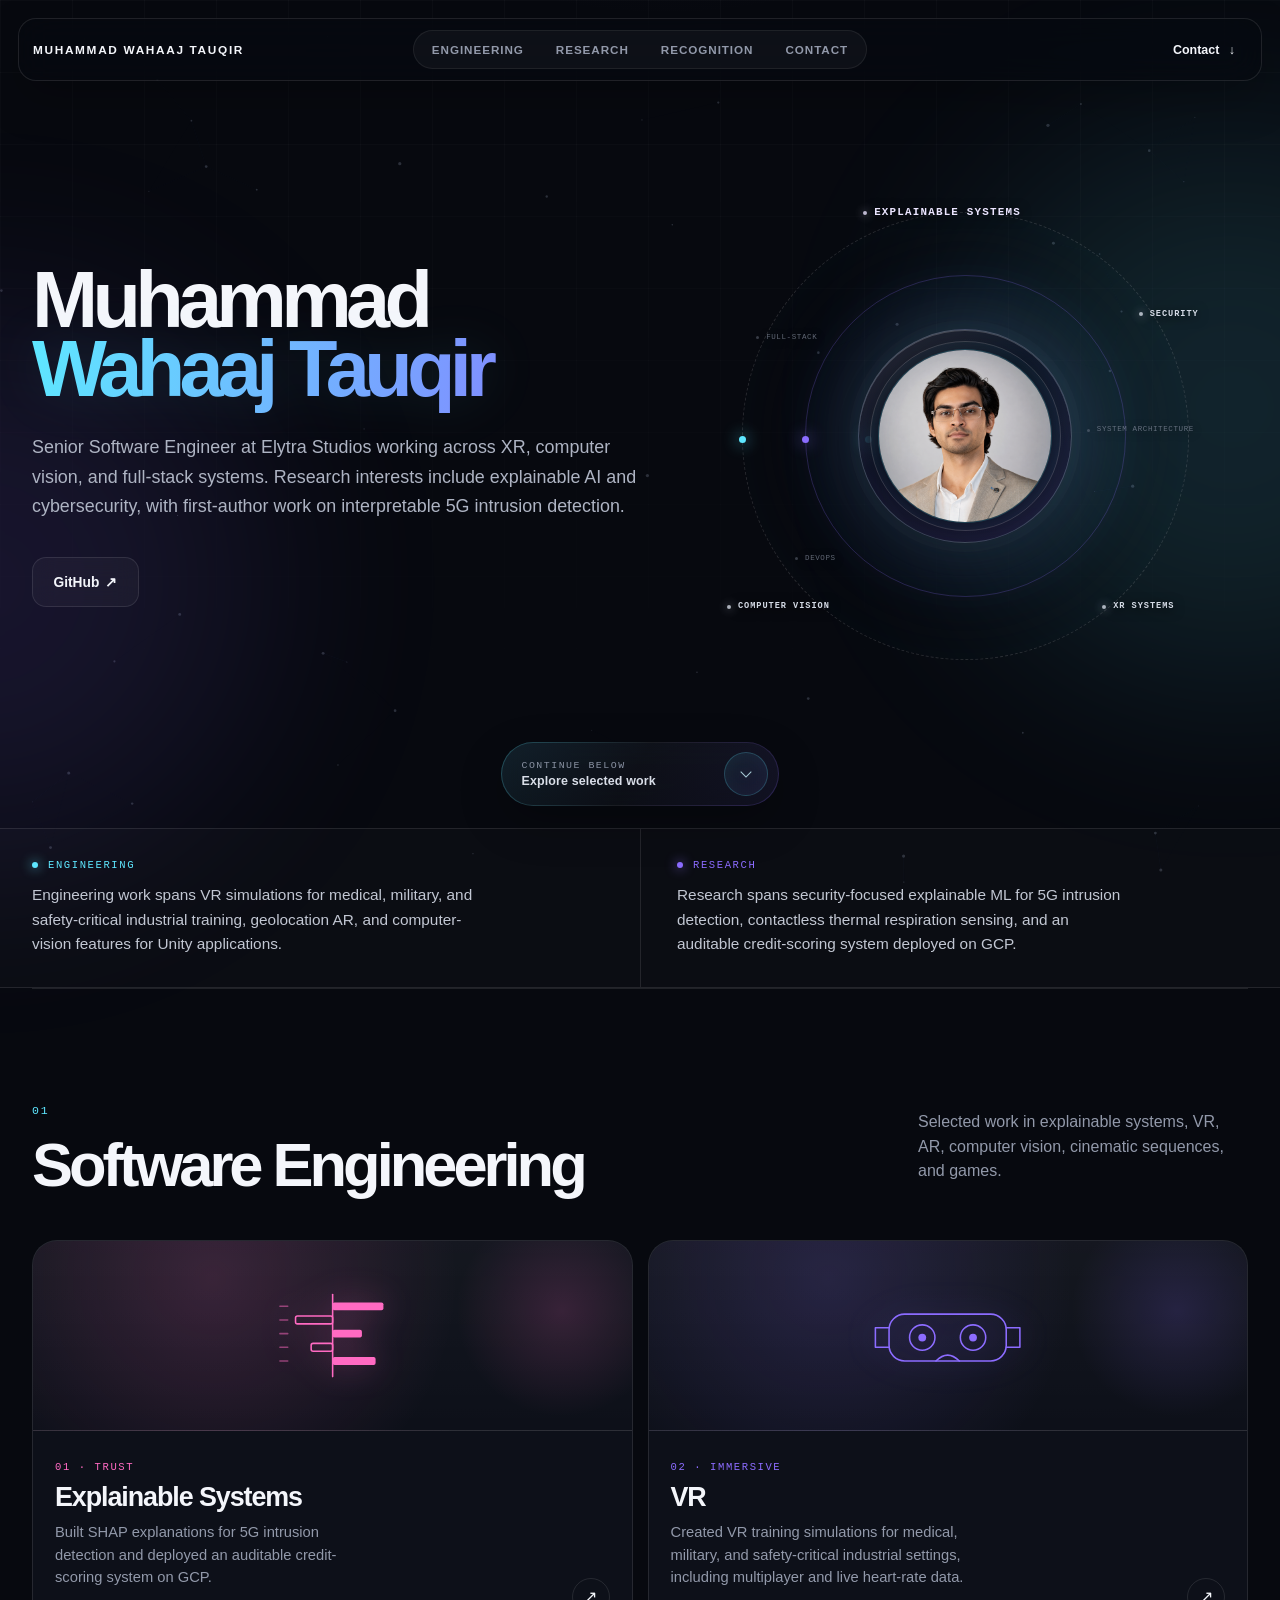
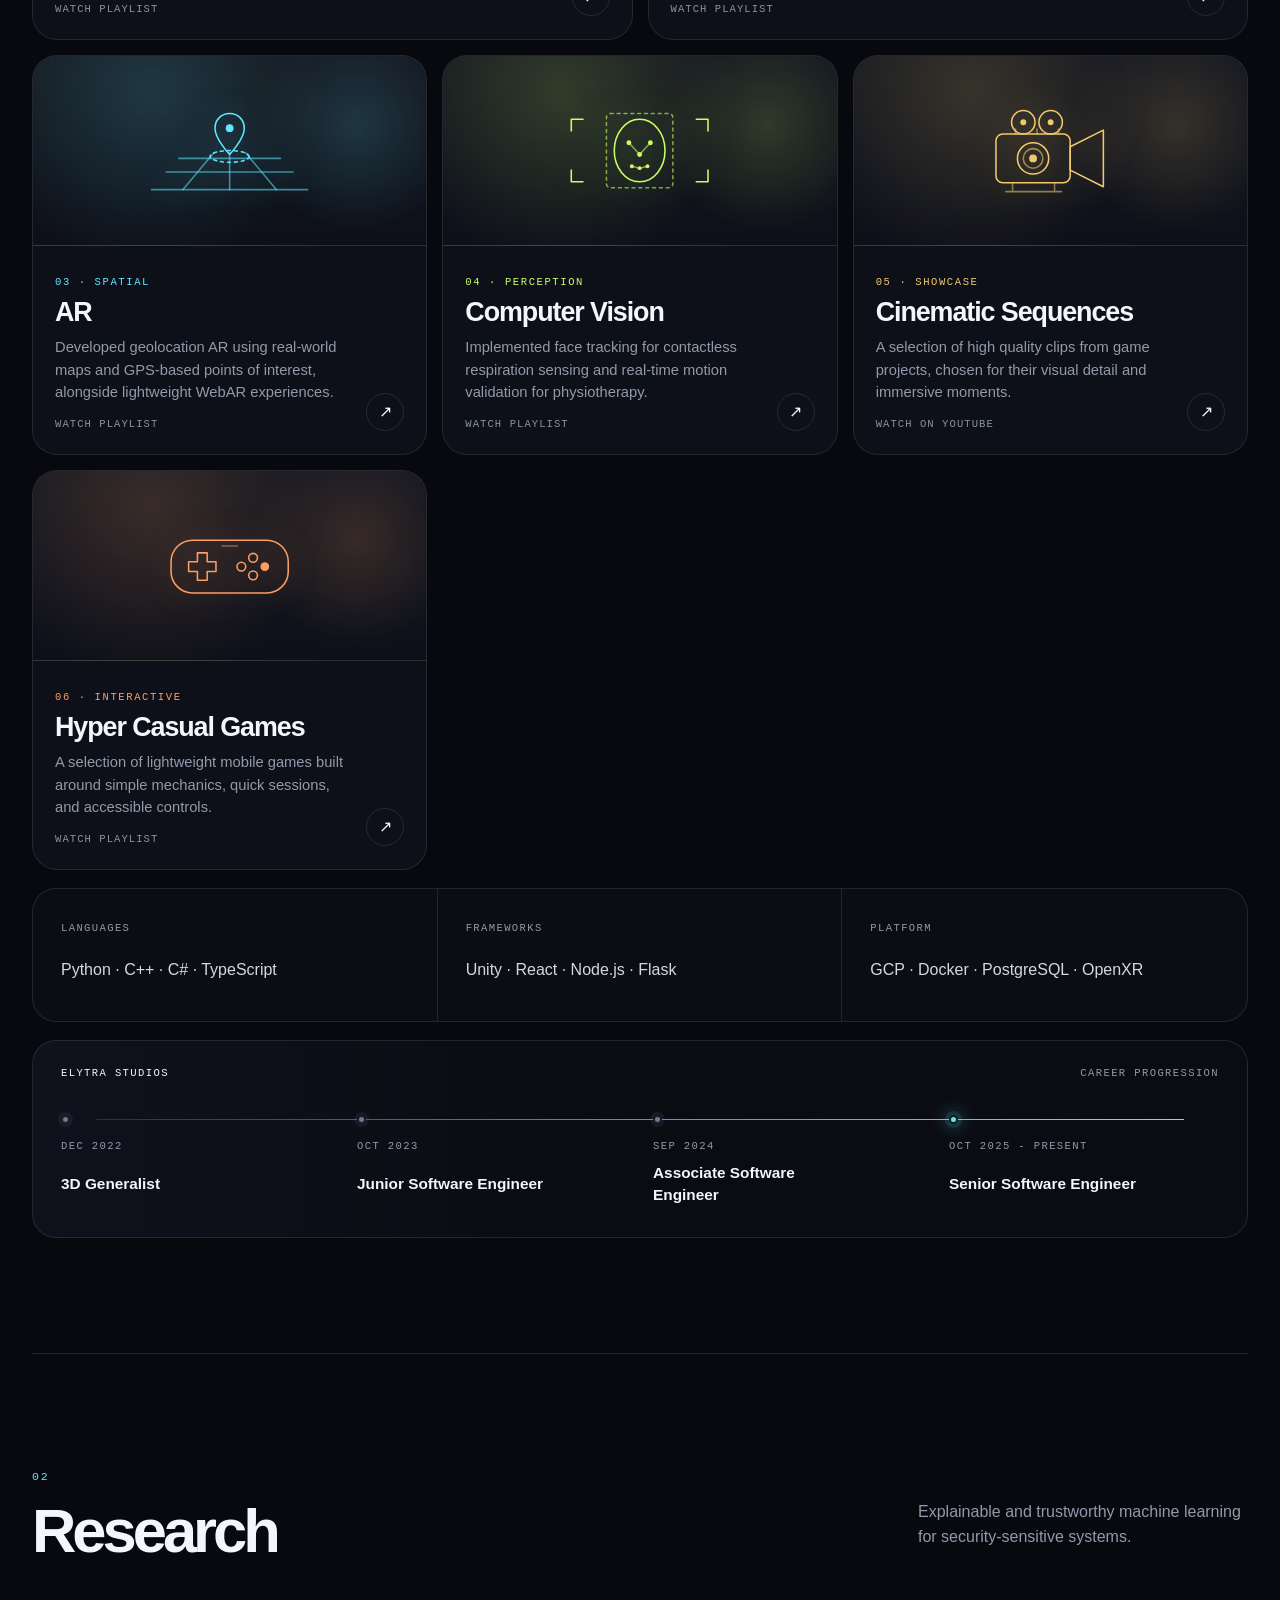
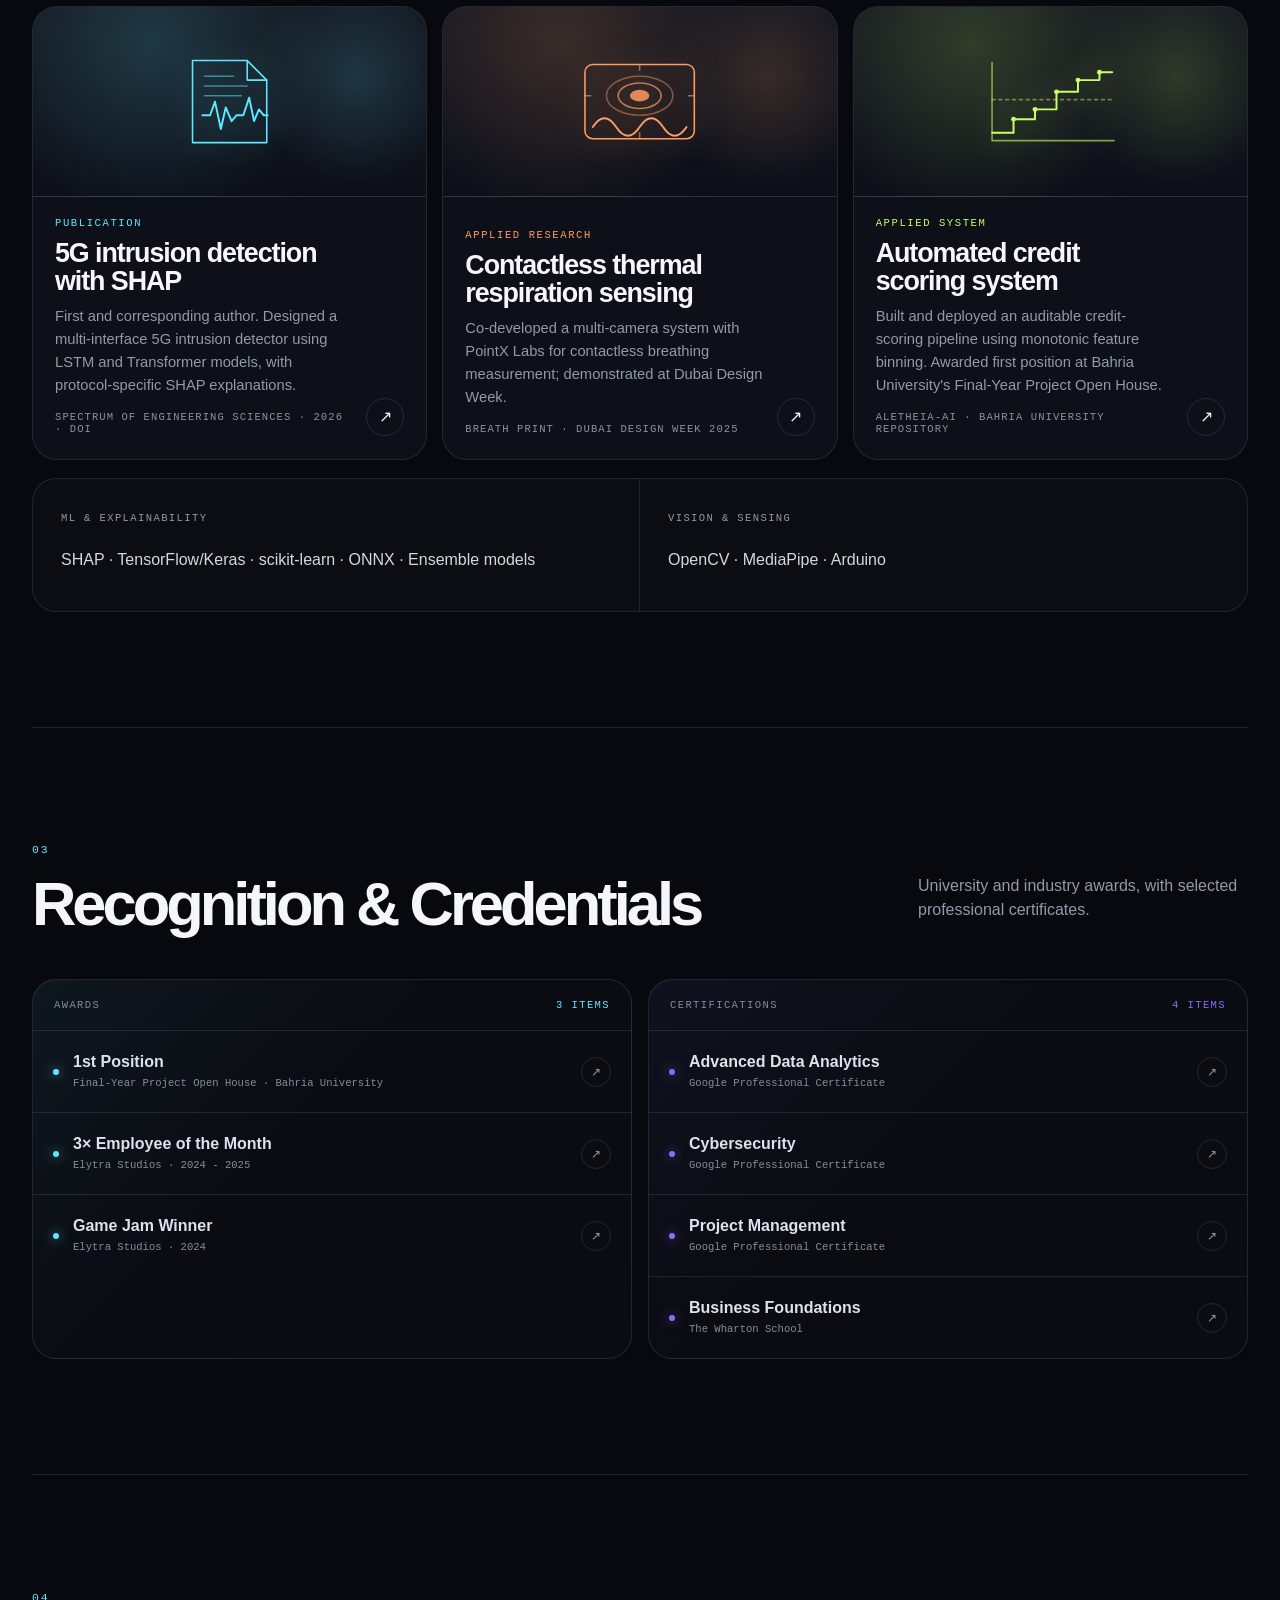
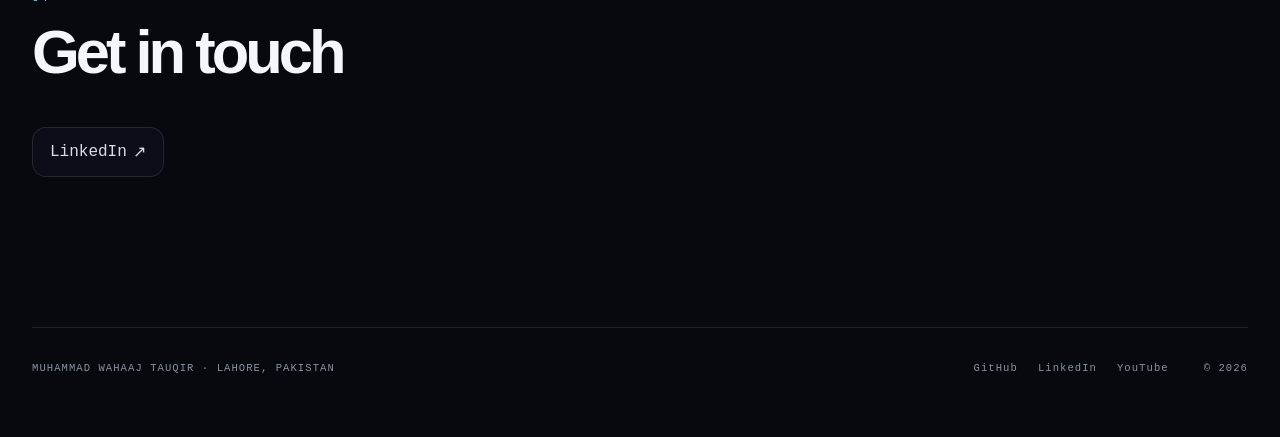
==== index.html @ c323b1b9 "Add cinematic work card and site verification Updates the Software Engineering section to feature si" ====
<!doctype html>
<html lang="en">
  <head>
    <meta charset="UTF-8" />
    <meta name="viewport" content="width=device-width, initial-scale=1.0" />
    <meta
      name="description"
      content="Muhammad Wahaaj Tauqir is a Senior Software Engineer working across XR, computer vision, explainable AI, and security-focused machine learning."
    />
    <meta name="theme-color" content="#07090f" />
    <link rel="canonical" href="https://wahaajtauqir.github.io/" />
    <link rel="icon" type="image/svg+xml" href="assets/favicon.svg" />

    <meta property="og:type" content="website" />
    <meta property="og:url" content="https://wahaajtauqir.github.io/" />
    <meta property="og:title" content="Muhammad Wahaaj Tauqir | Software Engineering &amp; Applied Research" />
    <meta
      property="og:description"
      content="Engineering across XR, computer vision, and explainable systems, with peer-reviewed research in security-focused machine learning."
    />
    <meta property="og:image" content="https://wahaajtauqir.github.io/assets/muhammad-wahaaj-tauqir.png" />
    <meta property="og:image:width" content="512" />
    <meta property="og:image:height" content="512" />
    <meta property="og:image:alt" content="Portrait of Muhammad Wahaaj Tauqir" />
    <meta name="twitter:card" content="summary" />
    <meta name="twitter:title" content="Muhammad Wahaaj Tauqir | Software Engineering &amp; Applied Research" />
    <meta
      name="twitter:description"
      content="Engineering across XR, computer vision, and explainable systems, with peer-reviewed research in security-focused machine learning."
    />
    <meta name="twitter:image" content="https://wahaajtauqir.github.io/assets/muhammad-wahaaj-tauqir.png" />

    <title>Muhammad Wahaaj Tauqir | Software Engineering &amp; Applied Research</title>
    <link rel="stylesheet" href="styles.css" />
    <noscript><style>.reveal { opacity: 1; transform: none; }</style></noscript>
    <script src="script.js" defer></script>
    <script type="application/ld+json">
      {
        "@context": "https://schema.org",
        "@type": "Person",
        "name": "Muhammad Wahaaj Tauqir",
        "url": "https://wahaajtauqir.github.io/",
        "image": "https://wahaajtauqir.github.io/assets/muhammad-wahaaj-tauqir.png",
        "jobTitle": "Senior Software Engineer",
        "worksFor": { "@type": "Organization", "name": "Elytra Studios" },
        "alumniOf": { "@type": "CollegeOrUniversity", "name": "Bahria University" },
        "address": { "@type": "PostalAddress", "addressLocality": "Lahore", "addressCountry": "PK" },
        "email": "mailto:mw.tauqir@gmail.com",
        "knowsAbout": [
          "Explainable AI",
          "Trustworthy Machine Learning",
          "Computer Vision",
          "Full-Stack Development",
          "Unity",
          "Augmented Reality",
          "Virtual Reality"
        ],
        "sameAs": [
          "https://www.linkedin.com/in/wahaajtauqir",
          "https://github.com/WahaajTauqir",
          "https://www.youtube.com/@WahaajTauqir",
          "https://wahaaj.artstation.com/"
        ]
      }
    </script>
  </head>
  <body>
    <a class="skip-link" href="#engineering">Skip to content</a>
    <canvas id="signal-field" aria-hidden="true"></canvas>
    <div class="ambient ambient-one" aria-hidden="true"></div>
    <div class="ambient ambient-two" aria-hidden="true"></div>

    <header class="site-header">
      <a class="brand" href="#top" aria-label="Muhammad Wahaaj Tauqir, home">
        <span class="brand-name">MUHAMMAD WAHAAJ TAUQIR</span>
      </a>

      <nav class="nav-pill" aria-label="Primary navigation">
        <a href="#engineering">Engineering</a>
        <a href="#research">Research</a>
        <a href="#recognition">Recognition</a>
        <a href="#contact">Contact</a>
      </nav>

      <a class="header-link magnetic" href="#contact">
        Contact <span aria-hidden="true">↓</span>
      </a>
    </header>

    <main id="top">
      <section class="hero section-shell" aria-labelledby="hero-title">
        <div class="hero-copy reveal">
          <h1 id="hero-title">
            Muhammad
            <span class="gradient-text">Wahaaj Tauqir</span>
          </h1>

          <p class="hero-intro">
            Senior Software Engineer at Elytra Studios working across XR,
            computer vision, and full-stack systems. Research interests include
            explainable AI and cybersecurity, with first-author work on
            interpretable 5G intrusion detection.
          </p>

          <div class="hero-actions">
            <a
              class="button button-ghost magnetic"
              href="https://github.com/WahaajTauqir"
              target="_blank"
              rel="noreferrer"
            >
              GitHub <span aria-hidden="true">↗</span>
            </a>
          </div>
        </div>

        <div class="hero-visual reveal">
          <div class="core-stage" data-tilt>
            <div class="orbit orbit-one" aria-hidden="true"></div>
            <div class="orbit orbit-two" aria-hidden="true"></div>
            <div class="orbit orbit-three" aria-hidden="true"></div>

            <span class="orbit-label label-xai">EXPLAINABLE SYSTEMS</span>
            <span class="orbit-label label-security">SECURITY</span>
            <span class="orbit-label label-xr">XR SYSTEMS</span>
            <span class="orbit-label label-vision">COMPUTER VISION</span>
            <span class="orbit-label orbit-label-foundation label-fullstack">FULL-STACK</span>
            <span class="orbit-label orbit-label-foundation label-architecture">SYSTEM ARCHITECTURE</span>
            <span class="orbit-label orbit-label-foundation label-devops">DEVOPS</span>

            <div class="portrait-shell">
              <div class="portrait-core">
                <img
                  src="assets/muhammad-wahaaj-tauqir.png"
                  alt="Portrait of Muhammad Wahaaj Tauqir"
                  width="512"
                  height="512"
                />
              </div>
            </div>
          </div>
        </div>

        <a class="scroll-gateway" href="#engineering">
          <span class="gateway-copy">
            <small>CONTINUE BELOW</small>
            <strong>Explore selected work</strong>
          </span>
          <span class="gateway-energy" aria-hidden="true">
            <b></b>
          </span>
        </a>
      </section>

      <section class="glance" aria-label="At a glance">
        <div class="glance-grid section-shell">
          <div class="glance-column glance-industry reveal">
            <span class="glance-label">Engineering</span>
            <p>
              Engineering work spans VR simulations for medical, military, and
              safety-critical industrial training, geolocation AR, and
              computer-vision features for Unity applications.
            </p>
          </div>
          <div class="glance-column glance-research reveal">
            <span class="glance-label">Research</span>
            <p>
              Research spans security-focused explainable ML for 5G intrusion
              detection, contactless thermal respiration sensing, and an
              auditable credit-scoring system deployed on GCP.
            </p>
          </div>
        </div>
      </section>

      <section class="work section-shell" id="engineering" aria-labelledby="engineering-title">
        <div class="section-heading reveal">
          <div>
            <span class="section-index">01</span>
            <h2 id="engineering-title">Software Engineering</h2>
          </div>
          <p>Selected work in explainable systems, VR, AR, computer vision, cinematic sequences, and games.</p>
        </div>

        <div class="portfolio-grid work-grid">
          <a
            class="portfolio-card card-xai reveal"
            href="https://www.youtube.com/playlist?list=PLMPaoZF7hiu4"
            target="_blank"
            rel="noreferrer"
            data-tilt
          >
            <div class="card-visual" aria-hidden="true">
              <svg viewBox="0 0 200 120"><use href="#glyph-xai" /></svg>
            </div>
            <div class="card-body">
              <span class="portfolio-kicker">01 · Trust</span>
              <h3>Explainable Systems</h3>
              <p class="card-summary">
                Built SHAP explanations for 5G intrusion detection and
                deployed an auditable credit-scoring system on GCP.
              </p>
              <span class="card-meta">Watch playlist</span>
            </div>
            <span class="card-arrow" aria-hidden="true">↗</span>
          </a>

          <a
            class="portfolio-card card-vr reveal"
            href="https://www.youtube.com/playlist?list=PLVRAEJSM_vLA"
            target="_blank"
            rel="noreferrer"
            data-tilt
          >
            <div class="card-visual" aria-hidden="true">
              <svg viewBox="0 0 200 120"><use href="#glyph-vr" /></svg>
            </div>
            <div class="card-body">
              <span class="portfolio-kicker">02 · Immersive</span>
              <h3>VR</h3>
              <p class="card-summary">
                Created VR training simulations for medical, military, and
                safety-critical industrial settings, including multiplayer and
                live heart-rate data.
              </p>
              <span class="card-meta">Watch playlist</span>
            </div>
            <span class="card-arrow" aria-hidden="true">↗</span>
          </a>

          <a
            class="portfolio-card card-ar reveal"
            href="https://www.youtube.com/playlist?list=PLXUl6CMg7nL4"
            target="_blank"
            rel="noreferrer"
            data-tilt
          >
            <div class="card-visual" aria-hidden="true">
              <svg viewBox="0 0 200 120"><use href="#glyph-ar" /></svg>
            </div>
            <div class="card-body">
              <span class="portfolio-kicker">03 · Spatial</span>
              <h3>AR</h3>
              <p class="card-summary">
                Developed geolocation AR using real-world maps and GPS-based
                points of interest, alongside lightweight WebAR experiences.
              </p>
              <span class="card-meta">Watch playlist</span>
            </div>
            <span class="card-arrow" aria-hidden="true">↗</span>
          </a>

          <a
            class="portfolio-card card-vision reveal"
            href="https://www.youtube.com/playlist?list=PLanHb62E8j2g"
            target="_blank"
            rel="noreferrer"
            data-tilt
          >
            <div class="card-visual" aria-hidden="true">
              <svg viewBox="0 0 200 120"><use href="#glyph-vision" /></svg>
            </div>
            <div class="card-body">
              <span class="portfolio-kicker">04 · Perception</span>
              <h3>Computer Vision</h3>
              <p class="card-summary">
                Implemented face tracking for contactless respiration sensing
                and real-time motion validation for physiotherapy.
              </p>
              <span class="card-meta">Watch playlist</span>
            </div>
            <span class="card-arrow" aria-hidden="true">↗</span>
          </a>

          <a
            class="portfolio-card card-cinematic reveal"
            href="https://www.youtube.com/@WahaajTauqir"
            target="_blank"
            rel="noreferrer"
            data-tilt
          >
            <div class="card-visual" aria-hidden="true">
              <svg viewBox="0 0 200 120"><use href="#glyph-cinematic" /></svg>
            </div>
            <div class="card-body">
              <span class="portfolio-kicker">05 · Showcase</span>
              <h3>Cinematic Sequences</h3>
              <p class="card-summary">
                A selection of high quality clips from game projects, chosen
                for their visual detail and immersive moments.
              </p>
              <span class="card-meta">Watch on YouTube</span>
            </div>
            <span class="card-arrow" aria-hidden="true">↗</span>
          </a>

          <a
            class="portfolio-card card-games reveal"
            href="https://www.youtube.com/playlist?list=PLMde3_zJ_Uuo"
            target="_blank"
            rel="noreferrer"
            data-tilt
          >
            <div class="card-visual" aria-hidden="true">
              <svg viewBox="0 0 200 120"><use href="#glyph-games" /></svg>
            </div>
            <div class="card-body">
              <span class="portfolio-kicker">06 · Interactive</span>
              <h3>Hyper Casual Games</h3>
              <p class="card-summary">
                A selection of lightweight mobile games built around simple
                mechanics, quick sessions, and accessible controls.
              </p>
              <span class="card-meta">Watch playlist</span>
            </div>
            <span class="card-arrow" aria-hidden="true">↗</span>
          </a>
        </div>

        <div class="skill-matrix reveal" aria-label="Engineering technologies">
          <div class="skill-group">
            <span>LANGUAGES</span>
            <p>Python · C++ · C# · TypeScript</p>
          </div>
          <div class="skill-group">
            <span>FRAMEWORKS</span>
            <p>Unity · React · Node.js · Flask</p>
          </div>
          <div class="skill-group">
            <span>PLATFORM</span>
            <p>GCP · Docker · PostgreSQL · OpenXR</p>
          </div>
        </div>

        <div class="career reveal" aria-label="Career progression at Elytra Studios">
          <div class="career-heading">
            <span>ELYTRA STUDIOS</span>
            <span>CAREER PROGRESSION</span>
          </div>
          <div class="career-track">
            <div class="career-step">
              <i aria-hidden="true"></i>
              <span>DEC 2022</span>
              <strong>3D Generalist</strong>
            </div>
            <div class="career-step">
              <i aria-hidden="true"></i>
              <span>OCT 2023</span>
              <strong>Junior Software Engineer</strong>
            </div>
            <div class="career-step">
              <i aria-hidden="true"></i>
              <span>SEP 2024</span>
              <strong>Associate Software Engineer</strong>
            </div>
            <div class="career-step is-current">
              <i aria-hidden="true"></i>
              <span>OCT 2025 - PRESENT</span>
              <strong>Senior Software Engineer</strong>
            </div>
          </div>
        </div>
      </section>

      <section class="research section-shell" id="research" aria-labelledby="research-title">
        <div class="section-heading reveal">
          <div>
            <span class="section-index">02</span>
            <h2 id="research-title">Research</h2>
          </div>
          <p>Explainable and trustworthy machine learning for security-sensitive systems.</p>
        </div>

        <div class="portfolio-grid research-grid">
          <a
            class="portfolio-card card-paper reveal"
            href="https://doi.org/10.5281/zenodo.19724553"
            target="_blank"
            rel="noreferrer"
            data-tilt
          >
            <div class="card-visual" aria-hidden="true">
              <svg viewBox="0 0 200 120"><use href="#glyph-paper" /></svg>
            </div>
            <div class="card-body">
              <span class="portfolio-kicker">Publication</span>
              <h3>5G intrusion detection with SHAP</h3>
              <p class="card-summary">
                First and corresponding author. Designed a multi-interface 5G
                intrusion detector using LSTM and Transformer models, with
                protocol-specific SHAP explanations.
              </p>
              <span class="card-meta">Spectrum of Engineering Sciences · 2026 · DOI</span>
            </div>
            <span class="card-arrow" aria-hidden="true">↗</span>
          </a>

          <a
            class="portfolio-card card-thermal reveal"
            href="https://www.dubaidesignweek.ae/programme/2025/breath-print/"
            target="_blank"
            rel="noreferrer"
            data-tilt
          >
            <div class="card-visual" aria-hidden="true">
              <svg viewBox="0 0 200 120"><use href="#glyph-thermal" /></svg>
            </div>
            <div class="card-body">
              <span class="portfolio-kicker">Applied Research</span>
              <h3>Contactless thermal respiration sensing</h3>
              <p class="card-summary">
                Co-developed a multi-camera system with PointX Labs for
                contactless breathing measurement; demonstrated at Dubai
                Design Week.
              </p>
              <span class="card-meta">Breath Print · Dubai Design Week 2025</span>
            </div>
            <span class="card-arrow" aria-hidden="true">↗</span>
          </a>

          <a
            class="portfolio-card card-scorecard reveal"
            href="http://111.68.99.22:8080/xmlui/handle/123456789/20585?show=full"
            target="_blank"
            rel="noreferrer"
            data-tilt
          >
            <div class="card-visual" aria-hidden="true">
              <svg viewBox="0 0 200 120"><use href="#glyph-scorecard" /></svg>
            </div>
            <div class="card-body">
              <span class="portfolio-kicker">Applied System</span>
              <h3>Automated credit scoring system</h3>
              <p class="card-summary">
                Built and deployed an auditable credit-scoring pipeline using
                monotonic feature binning. Awarded first position at Bahria
                University's Final-Year Project Open House.
              </p>
              <span class="card-meta">Aletheia-AI · Bahria University Repository</span>
            </div>
            <span class="card-arrow" aria-hidden="true">↗</span>
          </a>
        </div>

        <div class="skill-matrix reveal" aria-label="Research and computer vision tools">
          <div class="skill-group">
            <span>ML &amp; EXPLAINABILITY</span>
            <p>SHAP · TensorFlow/Keras · scikit-learn · ONNX · Ensemble models</p>
          </div>
          <div class="skill-group">
            <span>VISION &amp; SENSING</span>
            <p>OpenCV · MediaPipe · Arduino</p>
          </div>
        </div>
      </section>

      <section class="recognition section-shell" id="recognition" aria-labelledby="recognition-title">
        <div class="section-heading reveal">
          <div>
            <span class="section-index">03</span>
            <h2 id="recognition-title">Recognition &amp; Credentials</h2>
          </div>
          <p>University and industry awards, with selected professional certificates.</p>
        </div>

        <div class="recognition-grid">
          <div class="credential-panel award-panel reveal">
            <div class="credential-panel-heading">
              <span>AWARDS</span>
              <span>3 ITEMS</span>
            </div>

            <a
              class="recognition-item"
              href="https://www.facebook.com/share/p/1Bg4rBjmjh/"
              target="_blank"
              rel="noreferrer"
            >
              <i aria-hidden="true"></i>
              <span>
                <strong>1st Position</strong>
                <small>Final-Year Project Open House · Bahria University</small>
              </span>
              <b aria-hidden="true">↗</b>
            </a>

            <a
              class="recognition-item"
              href="https://www.linkedin.com/posts/elytra-studios_teamelytra-employeeappreciation-starsofthemonth-ugcPost-7359543993157697536-hfxY"
              target="_blank"
              rel="noreferrer"
            >
              <i aria-hidden="true"></i>
              <span>
                <strong>3× Employee of the Month</strong>
                <small>Elytra Studios · 2024 - 2025</small>
              </span>
              <b aria-hidden="true">↗</b>
            </a>

            <a
              class="recognition-item"
              href="https://www.linkedin.com/posts/elytra-studios_elytrastudios-gamejam-parallelworld-activity-7170321837669695488-nSr6"
              target="_blank"
              rel="noreferrer"
            >
              <i aria-hidden="true"></i>
              <span>
                <strong>Game Jam Winner</strong>
                <small>Elytra Studios · 2024</small>
              </span>
              <b aria-hidden="true">↗</b>
            </a>
          </div>

          <div class="credential-panel certificate-panel reveal">
            <div class="credential-panel-heading">
              <span>CERTIFICATIONS</span>
              <span>4 ITEMS</span>
            </div>

            <a
              class="recognition-item"
              href="https://coursera.org/share/21f3559c2ae113e85dec74eb9b251b2f"
              target="_blank"
              rel="noreferrer"
            >
              <i aria-hidden="true"></i>
              <span>
                <strong>Advanced Data Analytics</strong>
                <small>Google Professional Certificate</small>
              </span>
              <b aria-hidden="true">↗</b>
            </a>

            <a
              class="recognition-item"
              href="https://coursera.org/share/f6790113d68476282ce21a7e5e25bfec"
              target="_blank"
              rel="noreferrer"
            >
              <i aria-hidden="true"></i>
              <span>
                <strong>Cybersecurity</strong>
                <small>Google Professional Certificate</small>
              </span>
              <b aria-hidden="true">↗</b>
            </a>

            <a
              class="recognition-item"
              href="https://coursera.org/share/198aa19a9dae673c2797600e16b2d530"
              target="_blank"
              rel="noreferrer"
            >
              <i aria-hidden="true"></i>
              <span>
                <strong>Project Management</strong>
                <small>Google Professional Certificate</small>
              </span>
              <b aria-hidden="true">↗</b>
            </a>

            <a
              class="recognition-item"
              href="https://coursera.org/share/061d556eeec14bd84240392c429a4bdc"
              target="_blank"
              rel="noreferrer"
            >
              <i aria-hidden="true"></i>
              <span>
                <strong>Business Foundations</strong>
                <small>The Wharton School</small>
              </span>
              <b aria-hidden="true">↗</b>
            </a>
          </div>
        </div>
      </section>

      <section class="contact section-shell" id="contact" aria-labelledby="contact-title">
        <div class="section-heading reveal">
          <div>
            <span class="section-index">04</span>
            <h2 id="contact-title">Get in touch</h2>
          </div>
        </div>

        <div class="contact-actions reveal">
          <a
            class="contact-action contact-linkedin magnetic"
            href="https://www.linkedin.com/in/wahaajtauqir"
            target="_blank"
            rel="noreferrer"
          >
            LinkedIn <span aria-hidden="true">↗</span>
          </a>
        </div>

        <div class="footer-row">
          <p>MUHAMMAD WAHAAJ TAUQIR · LAHORE, PAKISTAN</p>
          <div class="social-links">
            <a href="https://github.com/WahaajTauqir" target="_blank" rel="noreferrer">GitHub</a>
            <a href="https://www.linkedin.com/in/wahaajtauqir" target="_blank" rel="noreferrer">LinkedIn</a>
            <a href="https://www.youtube.com/@WahaajTauqir" target="_blank" rel="noreferrer">YouTube</a>
          </div>
          <p>&copy; <span id="year"></span></p>
        </div>
      </section>
    </main>

    <!-- Card glyph sprite. Each symbol shares one line style and takes its colour from the card accent via currentColor. -->
    <svg class="glyph-sprite" width="0" height="0" aria-hidden="true" focusable="false">
      <symbol id="glyph-games" viewBox="0 0 200 120" fill="none" stroke="currentColor" stroke-width="1.6" stroke-linecap="round" stroke-linejoin="round">
        <rect x="40" y="34" width="120" height="54" rx="22" />
        <path d="M67 47h10v9h9v10h-9v9H67v-9h-9V56h9z" />
        <circle cx="124" cy="52" r="4.5" />
        <circle cx="136" cy="61" r="4.5" fill="currentColor" stroke="none" />
        <circle cx="124" cy="70" r="4.5" />
        <circle cx="112" cy="61" r="4.5" />
        <path d="M92 40h16" opacity="0.5" />
      </symbol>

      <symbol id="glyph-cinematic" viewBox="0 0 200 120" fill="none" stroke="currentColor" stroke-width="1.6" stroke-linecap="round" stroke-linejoin="round">
        <circle cx="72" cy="31" r="12" />
        <circle cx="100" cy="31" r="12" />
        <circle cx="72" cy="31" r="3" fill="currentColor" stroke="none" />
        <circle cx="100" cy="31" r="3" fill="currentColor" stroke="none" />
        <path d="M86 43V38M64 43V38M108 43V38" opacity="0.55" />
        <rect x="44" y="43" width="76" height="50" rx="7" />
        <path d="m120 56 34-17v58l-34-17z" />
        <circle cx="82" cy="68" r="16" />
        <circle cx="82" cy="68" r="10" opacity="0.6" />
        <circle cx="82" cy="68" r="4" fill="currentColor" stroke="none" />
        <path d="M61 93v9M104 93v9M54 102h57" opacity="0.55" />
      </symbol>

      <symbol id="glyph-ar" viewBox="0 0 200 120" fill="none" stroke="currentColor" stroke-width="1.6" stroke-linecap="round" stroke-linejoin="round">
        <path d="M48 68h104M35 82h130M20 100h160" opacity="0.55" />
        <path d="M84 62 52 100M100 62v38M116 62l32 38" opacity="0.55" />
        <ellipse cx="100" cy="66" rx="20" ry="6" stroke-dasharray="3 4" />
        <path d="M100 22c-9 0-15 7-15 15 0 11 15 27 15 27s15-16 15-27c0-8-6-15-15-15z" />
        <circle cx="100" cy="37" r="4" fill="currentColor" stroke="none" />
      </symbol>

      <symbol id="glyph-vr" viewBox="0 0 200 120" fill="none" stroke="currentColor" stroke-width="1.6" stroke-linecap="round" stroke-linejoin="round">
        <rect x="40" y="38" width="120" height="48" rx="16" />
        <path d="M88 86q12-12 24 0" />
        <path d="M40 52H26v20h14M160 52h14v20h-14" />
        <circle cx="74" cy="62" r="13" />
        <circle cx="126" cy="62" r="13" />
        <circle cx="74" cy="62" r="4" fill="currentColor" stroke="none" />
        <circle cx="126" cy="62" r="4" fill="currentColor" stroke="none" />
      </symbol>

      <symbol id="glyph-vision" viewBox="0 0 200 120" fill="none" stroke="currentColor" stroke-width="1.6" stroke-linecap="round" stroke-linejoin="round">
        <path d="M30 40V28h12M170 40V28h-12M30 80v12h12M170 80v12h-12" />
        <rect x="66" y="22" width="68" height="76" rx="4" stroke-dasharray="3 4" opacity="0.6" />
        <ellipse cx="100" cy="60" rx="26" ry="32" />
        <path d="M89 52 100 64 111 52M92 76l8 2 8-2" opacity="0.6" />
        <circle cx="89" cy="52" r="2.5" fill="currentColor" stroke="none" />
        <circle cx="111" cy="52" r="2.5" fill="currentColor" stroke="none" />
        <circle cx="100" cy="64" r="2.5" fill="currentColor" stroke="none" />
        <circle cx="92" cy="76" r="2" fill="currentColor" stroke="none" />
        <circle cx="100" cy="78" r="2" fill="currentColor" stroke="none" />
        <circle cx="108" cy="76" r="2" fill="currentColor" stroke="none" />
      </symbol>

      <symbol id="glyph-xai" viewBox="0 0 200 120" fill="none" stroke="currentColor" stroke-width="1.6" stroke-linecap="round" stroke-linejoin="round">
        <path d="M100 18v84" />
        <rect x="100" y="26" width="52" height="8" rx="2" fill="currentColor" stroke="none" />
        <rect x="62" y="40" width="38" height="8" rx="2" />
        <rect x="100" y="54" width="30" height="8" rx="2" fill="currentColor" stroke="none" />
        <rect x="78" y="68" width="22" height="8" rx="2" />
        <rect x="100" y="82" width="44" height="8" rx="2" fill="currentColor" stroke="none" />
        <path d="M46 30h8M46 44h8M46 58h8M46 72h8M46 86h8" opacity="0.5" />
      </symbol>

      <symbol id="glyph-paper" viewBox="0 0 200 120" fill="none" stroke="currentColor" stroke-width="1.6" stroke-linecap="round" stroke-linejoin="round">
        <path d="M62 18h56l20 20v64H62z" />
        <path d="M118 18v20h20" />
        <path d="M74 34h30M74 44h44M74 54h38" opacity="0.5" />
        <path d="M72 74h8l5-14 6 28 5-22 6 14 5-6h7l6-18 5 24 5-12 5 6h4" stroke-width="2" />
      </symbol>

      <symbol id="glyph-thermal" viewBox="0 0 200 120" fill="none" stroke="currentColor" stroke-width="1.6" stroke-linecap="round" stroke-linejoin="round">
        <rect x="44" y="22" width="112" height="76" rx="8" />
        <path d="M100 22v6M100 92v6M44 54h6M150 54h6" opacity="0.6" />
        <ellipse cx="100" cy="54" rx="34" ry="20" opacity="0.45" />
        <ellipse cx="100" cy="54" rx="22" ry="13" opacity="0.7" />
        <ellipse cx="100" cy="54" rx="10" ry="6" fill="currentColor" stroke="none" opacity="0.85" />
        <path d="M52 86c8-12 16-12 24 0s16 12 24 0 16-12 24 0 16 12 24 0" stroke-width="2" />
      </symbol>

      <symbol id="glyph-scorecard" viewBox="0 0 200 120" fill="none" stroke="currentColor" stroke-width="1.6" stroke-linecap="round" stroke-linejoin="round">
        <path d="M40 100h125M40 100V20" opacity="0.6" />
        <path d="M40 58h125" stroke-dasharray="3 4" opacity="0.45" />
        <path d="M40 92h22v-14h22v-10h22v-18h22v-12h22v-8h13" stroke-width="2" />
        <circle cx="62" cy="78" r="2.5" fill="currentColor" stroke="none" />
        <circle cx="84" cy="68" r="2.5" fill="currentColor" stroke="none" />
        <circle cx="106" cy="50" r="2.5" fill="currentColor" stroke="none" />
        <circle cx="128" cy="38" r="2.5" fill="currentColor" stroke="none" />
        <circle cx="150" cy="30" r="2.5" fill="currentColor" stroke="none" />
      </symbol>
    </svg>
  </body>
</html>
---- styles.css ----
:root {
  color-scheme: dark;
  --bg: #07090f;
  --surface: rgba(15, 18, 30, 0.72);
  --surface-strong: #111522;
  --text: #f4f6fb;
  --muted: #9299aa;
  --line: rgba(255, 255, 255, 0.1);
  --cyan: #5ee7ff;
  --violet: #8c6cff;
  --lime: #c8ff66;
  --pink: #ff6ac2;
  --max-width: 1380px;
  --display: "SF Pro Display", "Inter", "Segoe UI", sans-serif;
  --mono: "SFMono-Regular", Consolas, "Liberation Mono", monospace;
}

* {
  box-sizing: border-box;
}

html {
  scroll-behavior: smooth;
  scrollbar-color: var(--violet) var(--bg);
}

body {
  margin: 0;
  overflow-x: hidden;
  background:
    radial-gradient(circle at 52% -10%, rgba(93, 78, 180, 0.13), transparent 34rem),
    var(--bg);
  color: var(--text);
  font-family: var(--display);
  -webkit-font-smoothing: antialiased;
}

body::before {
  position: fixed;
  inset: 0;
  z-index: -3;
  background-image:
    linear-gradient(rgba(255, 255, 255, 0.025) 1px, transparent 1px),
    linear-gradient(90deg, rgba(255, 255, 255, 0.025) 1px, transparent 1px);
  background-size: 72px 72px;
  -webkit-mask-image: linear-gradient(to bottom, black, transparent 90%);
  mask-image: linear-gradient(to bottom, black, transparent 90%);
  content: "";
  pointer-events: none;
}

a {
  color: inherit;
  text-decoration: none;
}

button,
a {
  -webkit-tap-highlight-color: transparent;
}

#signal-field {
  position: fixed;
  inset: 0;
  z-index: -2;
  width: 100%;
  height: 100%;
  opacity: 0.48;
  pointer-events: none;
}

.ambient {
  position: fixed;
  z-index: -1;
  width: 34rem;
  height: 34rem;
  border-radius: 50%;
  filter: blur(110px);
  opacity: 0.12;
  pointer-events: none;
}

.ambient-one {
  top: 15%;
  right: -14rem;
  background: var(--cyan);
}

.ambient-two {
  bottom: 5%;
  left: -18rem;
  background: var(--violet);
}

.section-shell {
  width: min(calc(100% - 64px), var(--max-width));
  margin-inline: auto;
}

/* Keyboard users can jump past the hero; visible only when focused. */
.skip-link {
  position: fixed;
  top: 12px;
  left: 12px;
  z-index: 60;
  padding: 10px 14px;
  border: 1px solid var(--cyan);
  border-radius: 10px;
  background: var(--surface-strong);
  color: var(--text);
  font-size: 0.85rem;
  font-weight: 650;
  transform: translateY(-200%);
  transition: transform 160ms ease;
}

.skip-link:focus-visible {
  outline: none;
  transform: translateY(0);
}

.site-header {
  position: fixed;
  top: 18px;
  left: 50%;
  z-index: 40;
  display: grid;
  grid-template-columns: 1fr auto 1fr;
  align-items: center;
  width: min(calc(100% - 36px), 1440px);
  padding: 11px 14px;
  border: 1px solid var(--line);
  border-radius: 18px;
  background: rgba(7, 9, 15, 0.68);
  box-shadow: 0 18px 45px rgba(0, 0, 0, 0.22);
  backdrop-filter: blur(18px) saturate(140%);
  transform: translateX(-50%);
}

.brand {
  display: flex;
  align-items: center;
  width: max-content;
  font-size: 0.74rem;
  font-weight: 720;
  letter-spacing: 0.14em;
}

.nav-pill {
  display: flex;
  gap: 4px;
  padding: 4px;
  border: 1px solid rgba(255, 255, 255, 0.07);
  border-radius: 99px;
  background: rgba(255, 255, 255, 0.035);
}

.nav-pill a {
  padding: 8px 14px;
  border-radius: 99px;
  color: var(--muted);
  font-size: 0.73rem;
  font-weight: 650;
  letter-spacing: 0.08em;
  text-transform: uppercase;
  transition: color 180ms ease, background 180ms ease;
}

.nav-pill a:hover,
.nav-pill a:focus-visible {
  background: rgba(255, 255, 255, 0.07);
  color: var(--text);
  outline: none;
}

.header-link {
  justify-self: end;
  padding: 9px 12px;
  font-size: 0.78rem;
  font-weight: 650;
}

.header-link span,
.button span,
.contact-action span {
  display: inline-block;
  margin-left: 6px;
  transition: transform 180ms ease;
}

.header-link:hover span,
.button:hover span,
.contact-action:hover span {
  transform: translate(3px, -3px);
}

.hero {
  position: relative;
  display: grid;
  grid-template-columns: minmax(0, 1.07fr) minmax(420px, 0.93fr);
  align-items: center;
  min-height: 92svh;
  padding-block: 116px 72px;
}

.hero-copy {
  position: relative;
  z-index: 3;
}

.section-index,
.portfolio-kicker {
  font-family: var(--mono);
  font-size: 0.72rem;
  letter-spacing: 0.15em;
  text-transform: uppercase;
}

.hero h1 {
  max-width: 850px;
  margin: 0;
  font-size: clamp(3.5rem, 6.2vw, 6.4rem);
  font-weight: 760;
  line-height: 0.87;
  letter-spacing: -0.072em;
}

.gradient-text {
  display: block;
  /* Extend the painted area below the tight line box so descenders (j, q) are not clipped by background-clip: text. */
  padding-bottom: 0.14em;
  margin-bottom: -0.14em;
  background: linear-gradient(100deg, var(--cyan), var(--violet));
  background-clip: text;
  color: transparent;
  filter: drop-shadow(0 0 25px rgba(94, 231, 255, 0.1));
}

.hero-intro {
  max-width: 620px;
  margin: 30px 0 0;
  color: #aeb4c3;
  font-size: clamp(1rem, 1.4vw, 1.22rem);
  line-height: 1.65;
}

.hero-actions {
  display: flex;
  flex-wrap: wrap;
  gap: 12px;
  margin-top: 35px;
}

.button {
  display: inline-flex;
  align-items: center;
  justify-content: center;
  min-height: 50px;
  padding: 0 21px;
  border: 1px solid transparent;
  border-radius: 14px;
  font-size: 0.86rem;
  font-weight: 680;
  transition: border-color 200ms ease, background 200ms ease, transform 200ms ease;
}

.button-ghost {
  border-color: var(--line);
  background: rgba(255, 255, 255, 0.035);
  backdrop-filter: blur(12px);
}

.button-ghost:hover {
  border-color: rgba(94, 231, 255, 0.3);
  background: rgba(94, 231, 255, 0.06);
}

.hero-visual {
  position: relative;
  display: grid;
  place-items: center;
  min-height: 550px;
  perspective: 1200px;
}

.core-stage {
  position: relative;
  display: grid;
  place-items: center;
  width: min(38vw, 540px);
  aspect-ratio: 1;
  transform-style: preserve-3d;
  transition: transform 220ms ease-out;
}

.core-stage::before {
  position: absolute;
  inset: 8%;
  border-radius: 50%;
  background: radial-gradient(circle, rgba(140, 108, 255, 0.12), transparent 67%);
  filter: blur(10px);
  content: "";
}

.orbit {
  position: absolute;
  border: 1px solid rgba(255, 255, 255, 0.13);
  border-radius: 50%;
  box-shadow: inset 0 0 40px rgba(94, 231, 255, 0.025);
}

.orbit::before {
  position: absolute;
  top: 50%;
  left: -4px;
  width: 7px;
  height: 7px;
  border-radius: 50%;
  background: var(--cyan);
  box-shadow: 0 0 16px var(--cyan);
  content: "";
}

.orbit-one {
  inset: 4%;
  border-style: dashed;
  animation: rotate 28s linear infinite;
}

.orbit-two {
  inset: 17%;
  border-color: rgba(140, 108, 255, 0.23);
  animation: rotate-reverse 19s linear infinite;
}

.orbit-two::before {
  background: var(--violet);
  box-shadow: 0 0 16px var(--violet);
}

.orbit-three {
  inset: 30%;
  border-style: dotted;
  animation: rotate 13s linear infinite;
}

@keyframes rotate { to { transform: rotate(360deg); } }
@keyframes rotate-reverse { to { transform: rotate(-360deg); } }

.portrait-shell {
  position: relative;
  z-index: 2;
  display: grid;
  place-items: center;
  width: 44%;
  aspect-ratio: 1;
  border: 1px solid rgba(196, 222, 255, 0.28);
  border-radius: 50%;
  background:
    linear-gradient(145deg, rgba(255, 255, 255, 0.11), rgba(94, 231, 255, 0.025) 40%, rgba(140, 108, 255, 0.09)),
    rgba(10, 13, 22, 0.52);
  box-shadow:
    inset 0 1px 0 rgba(255, 255, 255, 0.2),
    inset 0 -18px 38px rgba(140, 108, 255, 0.08),
    0 0 0 9px rgba(255, 255, 255, 0.014),
    0 0 90px rgba(94, 231, 255, 0.16);
  backdrop-filter: blur(14px) saturate(125%);
}

.portrait-shell::before {
  position: absolute;
  inset: 5%;
  z-index: 2;
  border: 1px solid rgba(255, 255, 255, 0.16);
  border-radius: 50%;
  box-shadow: inset 0 0 28px rgba(94, 231, 255, 0.07);
  content: "";
  pointer-events: none;
}

.portrait-core {
  position: relative;
  z-index: 1;
  width: 82%;
  aspect-ratio: 1;
  overflow: hidden;
  border: 1px solid rgba(94, 231, 255, 0.22);
  border-radius: 50%;
  background: #111522;
  box-shadow: 0 12px 38px rgba(0, 0, 0, 0.34);
}

.portrait-core img {
  display: block;
  width: 100%;
  height: 100%;
  object-fit: cover;
  object-position: center;
}

.orbit-label {
  position: absolute;
  z-index: 3;
  display: flex;
  gap: 7px;
  align-items: center;
  color: #d5dbe6;
  font-family: var(--mono);
  font-size: clamp(0.54rem, 0.6vw, 0.66rem);
  font-weight: 590;
  letter-spacing: 0.11em;
  line-height: 1;
  text-shadow: 0 2px 12px rgba(7, 9, 15, 0.95);
  white-space: nowrap;
}

.orbit-label::before {
  width: 4px;
  height: 4px;
  flex: 0 0 auto;
  border-radius: 50%;
  background: currentColor;
  box-shadow: 0 0 10px currentColor;
  content: "";
  opacity: 0.8;
}

.label-xai {
  top: 3%;
  left: 29%;
  color: #ebe5ff;
  font-size: clamp(0.68rem, 0.76vw, 0.82rem);
}
.label-security { top: 24%; right: 2%; }
.label-xr { right: 7%; bottom: 14%; }
.label-vision { bottom: 14%; left: 1%; }

.orbit-label-foundation {
  color: #858d9d;
  font-size: clamp(0.47rem, 0.52vw, 0.56rem);
  font-weight: 540;
  letter-spacing: 0.08em;
  opacity: 0.72;
}

.orbit-label-foundation::before {
  width: 3px;
  height: 3px;
  box-shadow: none;
  opacity: 0.55;
}

.label-fullstack { top: 29%; left: 7%; }
.label-architecture { top: 48%; right: 3%; }
.label-devops { bottom: 24%; left: 15%; }

.scroll-gateway {
  --gateway-x: 50%;
  --gateway-y: 50%;
  position: absolute;
  bottom: 22px;
  left: 50%;
  z-index: 5;
  display: flex;
  gap: 22px;
  align-items: center;
  min-width: 278px;
  padding: 9px 10px 9px 20px;
  overflow: hidden;
  border: 1px solid transparent;
  border-radius: 999px;
  background:
    linear-gradient(rgba(11, 14, 23, 0.72), rgba(8, 11, 18, 0.76)) padding-box,
    linear-gradient(120deg, rgba(94, 231, 255, 0.32), rgba(255, 255, 255, 0.08) 48%, rgba(140, 108, 255, 0.28)) border-box;
  box-shadow: 0 16px 45px rgba(0, 0, 0, 0.24);
  backdrop-filter: blur(18px) saturate(125%);
  transform: translateX(-50%);
  transition: box-shadow 260ms ease, transform 260ms ease;
}

.scroll-gateway::before {
  position: absolute;
  inset: 0;
  background: radial-gradient(circle at var(--gateway-x) var(--gateway-y), rgba(94, 231, 255, 0.13), transparent 38%);
  content: "";
  opacity: 0;
  transition: opacity 220ms ease;
  pointer-events: none;
}

.scroll-gateway:hover,
.scroll-gateway:focus-visible {
  box-shadow: 0 18px 52px rgba(36, 173, 211, 0.17);
  transform: translate(-50%, -4px);
}

.scroll-gateway:hover::before,
.scroll-gateway:focus-visible::before {
  opacity: 1;
}

.gateway-copy {
  position: relative;
  z-index: 1;
  display: grid;
  gap: 3px;
}

.gateway-copy small {
  color: #8a92a3;
  font-family: var(--mono);
  font-size: 0.62rem;
  letter-spacing: 0.15em;
}

.gateway-copy strong {
  color: #d9dee8;
  font-size: 0.78rem;
  font-weight: 590;
  letter-spacing: 0.01em;
  transition: color 220ms ease;
}

.scroll-gateway:hover .gateway-copy strong,
.scroll-gateway:focus-visible .gateway-copy strong {
  color: #f3fbff;
}

.gateway-energy {
  position: relative;
  z-index: 1;
  display: grid;
  place-items: center;
  width: 44px;
  height: 44px;
  margin-left: auto;
  overflow: hidden;
  border: 1px solid rgba(94, 231, 255, 0.22);
  border-radius: 50%;
  background: linear-gradient(145deg, rgba(94, 231, 255, 0.08), rgba(140, 108, 255, 0.07));
  box-shadow: inset 0 0 18px rgba(94, 231, 255, 0.04);
  transition: border-color 220ms ease, box-shadow 220ms ease, transform 220ms ease;
}

.scroll-gateway:hover .gateway-energy,
.scroll-gateway:focus-visible .gateway-energy {
  border-color: rgba(94, 231, 255, 0.5);
  box-shadow: inset 0 0 20px rgba(94, 231, 255, 0.1), 0 0 22px rgba(94, 231, 255, 0.12);
  transform: translateY(2px);
}

.gateway-energy b {
  width: 8px;
  height: 8px;
  margin-top: -4px;
  border-right: 1px solid rgba(203, 247, 255, 0.8);
  border-bottom: 1px solid rgba(203, 247, 255, 0.8);
  transform: rotate(45deg);
}

.glance {
  border-block: 1px solid var(--line);
  background: rgba(255, 255, 255, 0.018);
}

.glance-grid {
  display: grid;
  grid-template-columns: 1fr 1fr;
}

.glance-column {
  --glance-accent: var(--cyan);
  display: grid;
  gap: 12px;
  align-content: start;
  padding: 30px 36px 30px 0;
}

.glance-column + .glance-column {
  padding: 30px 0 30px 36px;
  border-left: 1px solid var(--line);
}

.glance-research { --glance-accent: var(--violet); }

.glance-label {
  display: flex;
  gap: 10px;
  align-items: center;
  color: var(--glance-accent);
  font-family: var(--mono);
  font-size: 0.66rem;
  letter-spacing: 0.15em;
  text-transform: uppercase;
}

.glance-label::before {
  width: 6px;
  height: 6px;
  border-radius: 50%;
  background: var(--glance-accent);
  box-shadow: 0 0 12px var(--glance-accent);
  content: "";
}

.glance-column p {
  max-width: 52ch;
  margin: 0;
  color: #c2c7d3;
  font-size: clamp(0.95rem, 1.2vw, 1.08rem);
  line-height: 1.6;
}

.work,
.research,
.recognition,
.contact {
  padding-block: clamp(90px, 9vw, 130px);
  border-top: 1px solid var(--line);
}

.section-heading {
  display: grid;
  grid-template-columns: 1fr 0.55fr;
  gap: 50px;
  align-items: end;
  margin-bottom: 48px;
}

.section-index {
  display: block;
  margin-bottom: 20px;
  color: var(--cyan);
}

.section-heading h2 {
  margin: 0;
  font-size: clamp(2.4rem, 4.8vw, 5rem);
  font-weight: 720;
  line-height: 0.9;
  letter-spacing: -0.065em;
}

.section-heading > p {
  justify-self: end;
  max-width: 330px;
  margin: 0 0 8px;
  color: var(--muted);
  font-size: 1rem;
  line-height: 1.55;
}

.skill-matrix {
  display: grid;
  grid-auto-flow: column;
  grid-auto-columns: 1fr;
  margin-top: 18px;
  border: 1px solid var(--line);
  border-radius: 24px;
  background: rgba(255, 255, 255, 0.018);
  overflow: hidden;
}

.skill-group {
  position: relative;
  min-height: 132px;
  padding: 28px;
  border-right: 1px solid var(--line);
  transition: background 220ms ease;
}

.skill-group:last-child { border-right: 0; }

.skill-group::after {
  position: absolute;
  right: 0;
  bottom: 0;
  left: 0;
  height: 1px;
  background: linear-gradient(90deg, transparent, var(--cyan), transparent);
  content: "";
  opacity: 0;
  transform: scaleX(0.35);
  transition: opacity 220ms ease, transform 350ms ease;
}

.skill-group:hover {
  background: rgba(94, 231, 255, 0.035);
}

.skill-group:hover::after {
  opacity: 0.7;
  transform: scaleX(1);
}

.skill-group > span,
.career-heading,
.career-step > span {
  color: var(--muted);
  font-family: var(--mono);
  font-size: 0.66rem;
  letter-spacing: 0.13em;
}

.skill-group p {
  margin: 22px 0 0;
  color: #d3d8e3;
  font-size: clamp(0.9rem, 1.25vw, 1.1rem);
  line-height: 1.6;
}

.career {
  margin-top: 18px;
  padding: 26px 28px 32px;
  border: 1px solid var(--line);
  border-radius: 24px;
  background:
    linear-gradient(90deg, rgba(140, 108, 255, 0.045), transparent 45%),
    rgba(255, 255, 255, 0.014);
}

.career-heading {
  display: flex;
  justify-content: space-between;
}

.career-heading span:first-child { color: var(--text); }

.career-track {
  position: relative;
  display: grid;
  grid-template-columns: repeat(4, 1fr);
  gap: 26px;
  margin-top: 36px;
}

.career-track::before {
  position: absolute;
  top: 4px;
  right: 3%;
  left: 3%;
  height: 1px;
  background: linear-gradient(90deg, rgba(255, 255, 255, 0.13), var(--violet), var(--cyan));
  content: "";
}

.career-step {
  position: relative;
  display: grid;
  gap: 10px;
  padding-top: 25px;
}

.career-step i {
  position: absolute;
  top: 0;
  left: 0;
  z-index: 1;
  width: 9px;
  height: 9px;
  border: 2px solid #181c29;
  border-radius: 50%;
  background: #6f7890;
  box-shadow: 0 0 0 3px rgba(111, 120, 144, 0.12);
}

.career-step.is-current i {
  background: var(--cyan);
  box-shadow: 0 0 0 4px rgba(94, 231, 255, 0.1), 0 0 18px var(--cyan);
}

.career-step strong {
  max-width: 210px;
  font-size: clamp(0.9rem, 1.2vw, 1.08rem);
  font-weight: 560;
  line-height: 1.4;
}

/* Portfolio card — one component shared by the engineering and research grids.
   Anatomy: visual (SVG glyph) → kicker → title → summary → meta (where the link goes). */

.portfolio-grid {
  display: grid;
  grid-template-columns: repeat(6, 1fr);
  gap: 15px;
}

.work-grid .portfolio-card:nth-child(-n + 2) { grid-column: span 3; }
.work-grid .portfolio-card:nth-child(n + 3) { grid-column: span 2; }
.research-grid .portfolio-card { grid-column: span 2; }

.portfolio-card {
  --card-accent: var(--cyan);
  position: relative;
  display: flex;
  flex-direction: column;
  gap: 20px;
  min-height: 400px;
  overflow: hidden;
  padding: 18px 22px 24px;
  border: 1px solid var(--line);
  border-radius: 25px;
  background: #0d1019;
  cursor: pointer;
  outline: none;
  transform-style: preserve-3d;
  transition: border-color 240ms ease, transform 220ms ease-out, box-shadow 240ms ease;
}

.portfolio-card::after {
  position: absolute;
  top: -40px;
  right: -40px;
  width: 220px;
  height: 220px;
  border-radius: 50%;
  background: radial-gradient(circle, var(--card-accent), transparent 68%);
  content: "";
  opacity: 0.16;
  pointer-events: none;
  transition: transform 500ms cubic-bezier(.2,.8,.2,1), opacity 300ms ease;
}

.portfolio-card:hover,
.portfolio-card:focus-visible {
  border-color: color-mix(in srgb, var(--card-accent) 52%, transparent);
  box-shadow:
    0 26px 80px rgba(0, 0, 0, 0.28),
    inset 0 0 44px color-mix(in srgb, var(--card-accent) 6%, transparent);
}

.portfolio-card:hover::after {
  opacity: 0.26;
  transform: scale(1.25);
}

.card-games { --card-accent: #ff9c62; }
.card-cinematic { --card-accent: #f1c86b; }
.card-ar { --card-accent: var(--cyan); }
.card-vr { --card-accent: var(--violet); }
.card-vision { --card-accent: var(--lime); }
.card-xai { --card-accent: var(--pink); }
.card-paper { --card-accent: var(--cyan); }
.card-thermal { --card-accent: #ff9c62; }
.card-scorecard { --card-accent: var(--lime); }

.card-visual {
  position: relative;
  z-index: 2;
  display: grid;
  place-items: center;
  height: 190px;
  margin: -18px -22px 0;
  border-bottom: 1px solid var(--line);
  background:
    radial-gradient(circle at 30% 20%, color-mix(in srgb, var(--card-accent) 16%, transparent), transparent 55%),
    linear-gradient(180deg, rgba(255, 255, 255, 0.03), transparent);
  color: var(--card-accent);
}

.card-visual svg {
  width: auto;
  height: 62%;
  max-width: 78%;
  filter: drop-shadow(0 0 16px color-mix(in srgb, var(--card-accent) 40%, transparent));
  transition: transform 400ms cubic-bezier(.2,.8,.2,1);
}

.portfolio-card:hover .card-visual svg { transform: scale(1.06); }

.card-body {
  position: relative;
  z-index: 2;
  display: grid;
  gap: 10px;
  margin-top: auto;
  padding-right: 52px;
}

.portfolio-kicker { color: var(--card-accent); font-size: 0.66rem; }

.portfolio-card h3 {
  margin: 0;
  font-size: clamp(1.45rem, 2.1vw, 2.1rem);
  font-weight: 660;
  line-height: 1.05;
  letter-spacing: -0.04em;
}

.card-summary {
  max-width: 40ch;
  margin: 0;
  color: var(--muted);
  font-size: 0.92rem;
  line-height: 1.55;
}

.card-meta {
  margin-top: 4px;
  color: #8a92a3;
  font-family: var(--mono);
  font-size: 0.66rem;
  letter-spacing: 0.1em;
  text-transform: uppercase;
}

.card-arrow {
  position: absolute;
  right: 22px;
  bottom: 23px;
  z-index: 2;
  display: grid;
  place-items: center;
  width: 38px;
  height: 38px;
  border: 1px solid var(--line);
  border-radius: 50%;
  font-family: var(--mono);
  transition: background 200ms ease, color 200ms ease, transform 200ms ease;
}

.portfolio-card:hover .card-arrow {
  border-color: color-mix(in srgb, var(--card-accent) 50%, transparent);
  background: var(--card-accent);
  color: #080a0f;
  box-shadow: 0 0 22px color-mix(in srgb, var(--card-accent) 35%, transparent);
  transform: rotate(12deg);
}

.recognition-grid {
  display: grid;
  grid-template-columns: 1fr 1fr;
  gap: 16px;
}

.credential-panel {
  --credential-accent: var(--cyan);
  overflow: hidden;
  border: 1px solid var(--line);
  border-radius: 24px;
  background:
    linear-gradient(135deg, color-mix(in srgb, var(--credential-accent) 5%, transparent), transparent 42%),
    rgba(255, 255, 255, 0.014);
}

.certificate-panel { --credential-accent: var(--violet); }

.credential-panel-heading {
  display: flex;
  justify-content: space-between;
  padding: 19px 21px;
  color: #838b9b;
  font-family: var(--mono);
  font-size: 0.66rem;
  letter-spacing: 0.13em;
}

.credential-panel-heading span:last-child {
  color: var(--credential-accent);
}

.recognition-item {
  display: grid;
  grid-template-columns: auto 1fr auto;
  gap: 14px;
  align-items: center;
  min-height: 82px;
  padding: 16px 20px;
  border-top: 1px solid var(--line);
  transition: background 220ms ease, padding 220ms ease;
}

.recognition-item:hover,
.recognition-item:focus-visible {
  padding-left: 24px;
  background: color-mix(in srgb, var(--credential-accent) 6%, transparent);
}

.recognition-item i {
  width: 6px;
  height: 6px;
  border-radius: 50%;
  background: var(--credential-accent);
  box-shadow: 0 0 12px color-mix(in srgb, var(--credential-accent) 75%, transparent);
}

.recognition-item > span {
  display: grid;
  gap: 5px;
}

.recognition-item strong {
  color: #dde2eb;
  font-size: clamp(0.94rem, 1.25vw, 1.08rem);
  font-weight: 580;
}

.recognition-item small {
  color: #858d9d;
  font-family: var(--mono);
  font-size: clamp(0.66rem, 0.78vw, 0.73rem);
  line-height: 1.45;
}

.recognition-item b {
  display: grid;
  place-items: center;
  width: 30px;
  height: 30px;
  border: 1px solid var(--line);
  border-radius: 50%;
  color: #929aaa;
  font-size: 0.74rem;
  font-weight: 500;
  transition: border-color 200ms ease, color 200ms ease, transform 200ms ease;
}

.recognition-item:hover b,
.recognition-item:focus-visible b {
  border-color: color-mix(in srgb, var(--credential-accent) 45%, transparent);
  color: var(--credential-accent);
  transform: translate(2px, -2px);
}

.contact {
  padding-bottom: 34px;
}

.contact-actions {
  display: flex;
  flex-wrap: wrap;
  gap: 10px;
}

.contact-action {
  display: inline-flex;
  align-items: center;
  padding: 14px 17px;
  border: 1px solid var(--line);
  border-radius: 14px;
  background: rgba(255, 255, 255, 0.025);
  color: #d8dde7;
  font-family: var(--mono);
  font-size: clamp(0.82rem, 1.3vw, 1rem);
  transition: border-color 180ms ease, background 180ms ease, color 180ms ease;
}

.contact-action:hover {
  border-color: rgba(94, 231, 255, 0.36);
  background: rgba(94, 231, 255, 0.055);
  color: var(--cyan);
}

.contact-linkedin {
  background: rgba(140, 108, 255, 0.045);
}

.footer-row {
  display: grid;
  grid-template-columns: 1fr auto auto;
  gap: 35px;
  align-items: center;
  margin-top: 150px;
  padding-top: 24px;
  border-top: 1px solid var(--line);
  color: #8a92a3;
  font-family: var(--mono);
  font-size: 0.66rem;
  letter-spacing: 0.1em;
}

.social-links {
  display: flex;
  gap: 20px;
}

.social-links a { transition: color 180ms ease; }
.social-links a:hover { color: var(--cyan); }

.reveal {
  opacity: 0;
  transform: translateY(28px);
  transition: opacity 800ms cubic-bezier(.2,.75,.2,1), transform 800ms cubic-bezier(.2,.75,.2,1);
}

.reveal.is-visible {
  opacity: 1;
  transform: translateY(0);
}

@media (max-width: 1180px) {
  .scroll-gateway {
    position: relative;
    bottom: auto;
    left: auto;
    grid-column: 1 / -1;
    justify-self: center;
    margin: 24px 0 0;
    transform: none;
  }

  .scroll-gateway:hover,
  .scroll-gateway:focus-visible { transform: translateY(-4px); }
}

@media (max-width: 1080px) {
  .hero {
    grid-template-columns: 1fr;
    padding-top: 150px;
  }

  .hero-copy { max-width: 870px; }
  .hero-visual { min-height: 570px; }
  .core-stage { width: min(76vw, 560px); }
  .scroll-gateway { margin-bottom: 26px; }

  .work-grid .portfolio-card:nth-child(n),
  .research-grid .portfolio-card { grid-column: span 3; }
  .work-grid .portfolio-card:last-child { grid-column: span 3; }
  .research-grid .portfolio-card:last-child { grid-column: 2 / span 4; }
}

@media (max-width: 820px) {
  .section-shell { width: min(calc(100% - 36px), var(--max-width)); }
  .site-header { grid-template-columns: 1fr auto; }
  .nav-pill { display: none; }

  .hero h1 { font-size: clamp(3.4rem, 11.5vw, 5.7rem); }
  .hero-intro { max-width: 540px; }

  .section-heading,
  .glance-grid,
  .recognition-grid {
    grid-template-columns: 1fr;
  }

  .section-heading > p { justify-self: start; }

  .glance-column,
  .glance-column + .glance-column {
    padding: 26px 0;
    border-left: 0;
  }
  .glance-column + .glance-column { border-top: 1px solid var(--line); }

  .skill-matrix { grid-auto-flow: row; }
  .skill-group {
    min-height: 0;
    border-right: 0;
    border-bottom: 1px solid var(--line);
  }
  .skill-group:last-child { border-bottom: 0; }

  .career-track { grid-template-columns: 1fr 1fr; row-gap: 32px; }
  .career-track::before { display: none; }

  .footer-row {
    grid-template-columns: 1fr;
    gap: 18px;
    margin-top: 110px;
  }
}

@media (max-width: 760px) {
  /* Two cards across get too narrow for visual + title + summary; go single column. */
  .portfolio-grid { grid-template-columns: 1fr; }
  .work-grid .portfolio-card:nth-child(n),
  .work-grid .portfolio-card:last-child,
  .research-grid .portfolio-card,
  .research-grid .portfolio-card:last-child { grid-column: auto; min-height: 0; }
}

@media (max-width: 590px) {
  .site-header { top: 10px; width: calc(100% - 20px); }
  .brand-name { font-size: 0.58rem; letter-spacing: 0.09em; }
  .header-link { font-size: 0.7rem; }
  .hero { min-height: auto; padding-block: 125px 60px; }
  .hero h1 { font-size: clamp(2.85rem, 13.2vw, 4.5rem); }
  .hero-intro { font-size: 0.96rem; }
  .hero-actions { align-items: stretch; flex-direction: column; }
  .button { width: 100%; }
  .hero-actions .button { width: fit-content; }
  .hero-visual { min-height: 430px; }
  .core-stage { width: min(86vw, 430px); }
  .orbit-label {
    gap: 6px;
    font-size: 0.48rem;
    letter-spacing: 0.08em;
  }
  .orbit-label.label-xai { font-size: 0.58rem; }
  .orbit-label-foundation { font-size: 0.43rem; }
  .work,
  .research,
  .recognition,
  .contact { padding-block: 72px; }

  .section-heading { margin-bottom: 36px; }
  .section-heading h2 { font-size: clamp(2.3rem, 11vw, 3.6rem); }

  .skill-group { padding: 22px; }
  .career { padding: 22px; }
  .career-heading { gap: 12px; flex-direction: column; }
  .career-track { grid-template-columns: 1fr; margin-top: 28px; }
  .career-step {
    padding-top: 0;
    padding-left: 24px;
  }
  .career-step i { top: 5px; }

  .card-visual { height: 160px; }
}

@media (prefers-reduced-motion: reduce) {
  html { scroll-behavior: auto; }
  *, *::before, *::after {
    scroll-behavior: auto !important;
    animation-duration: 0.01ms !important;
    animation-iteration-count: 1 !important;
    transition-duration: 0.01ms !important;
  }
  .reveal { opacity: 1; transform: none; }
}
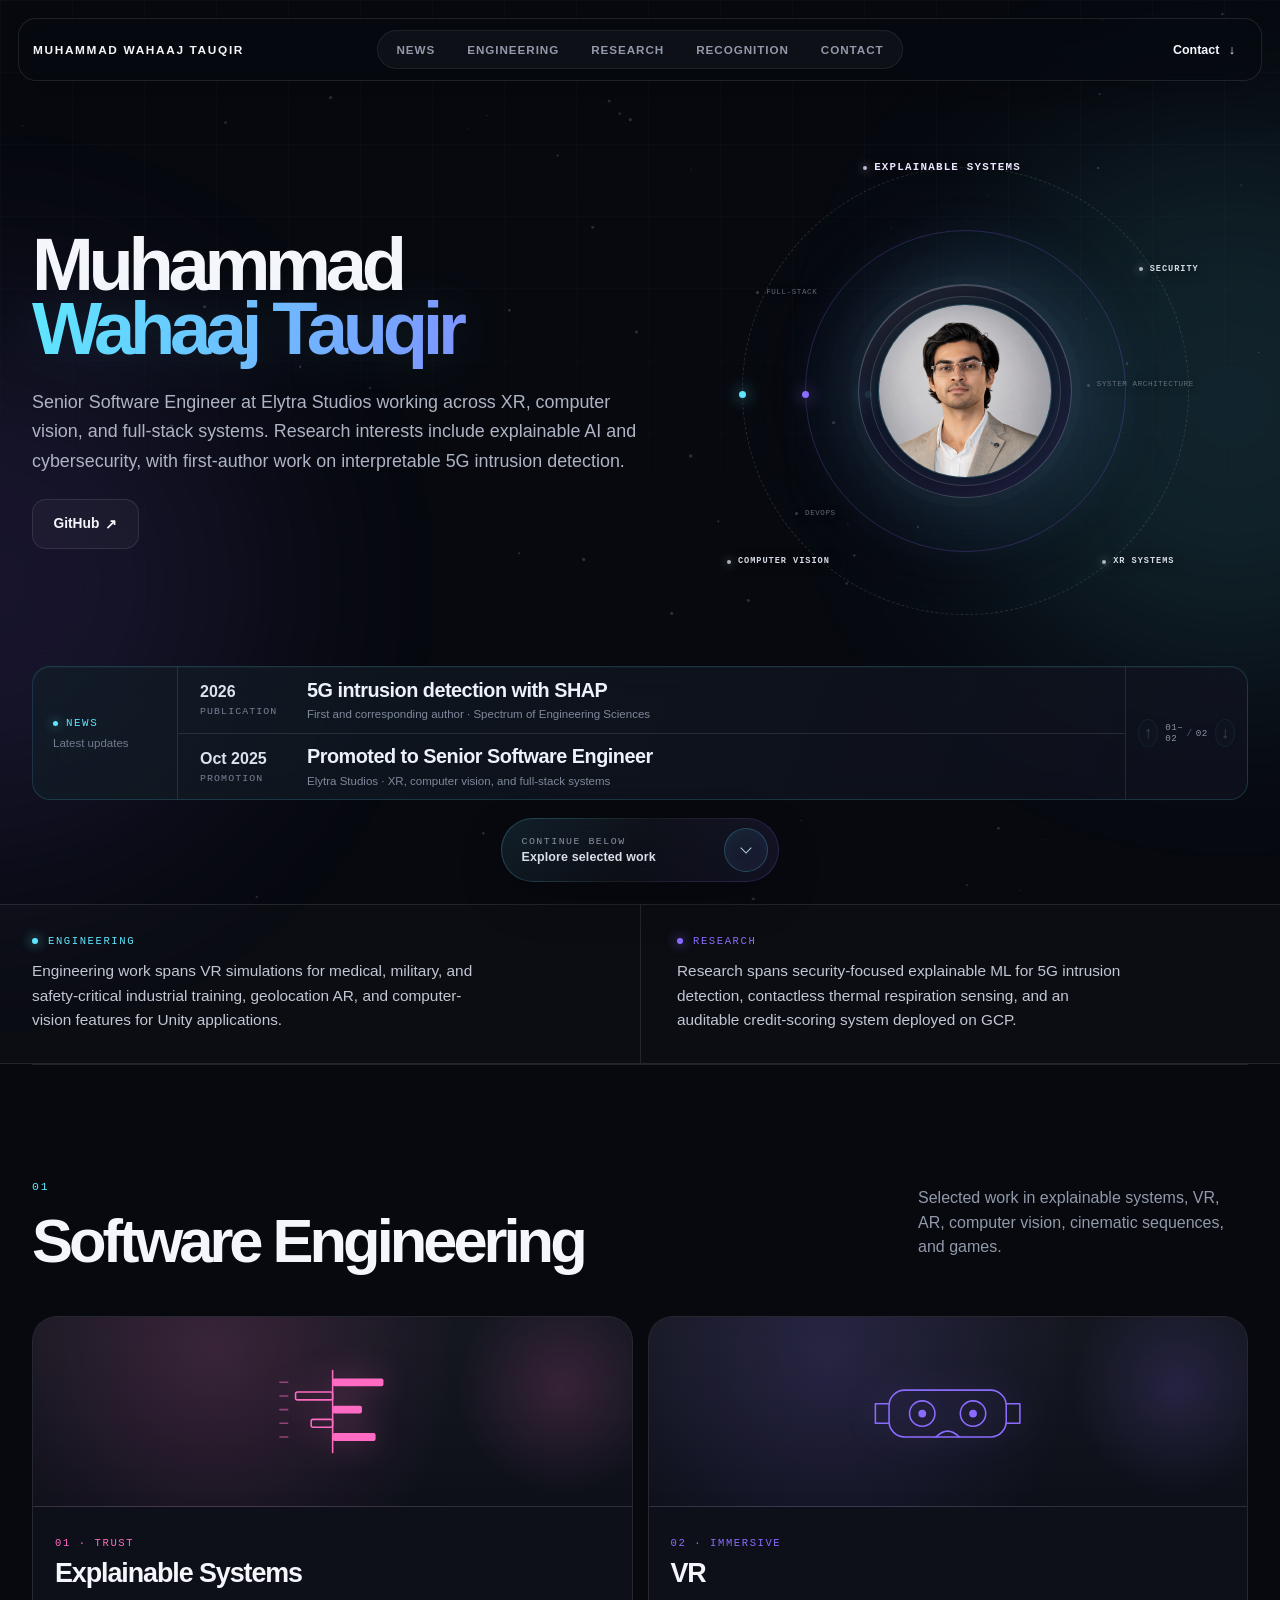
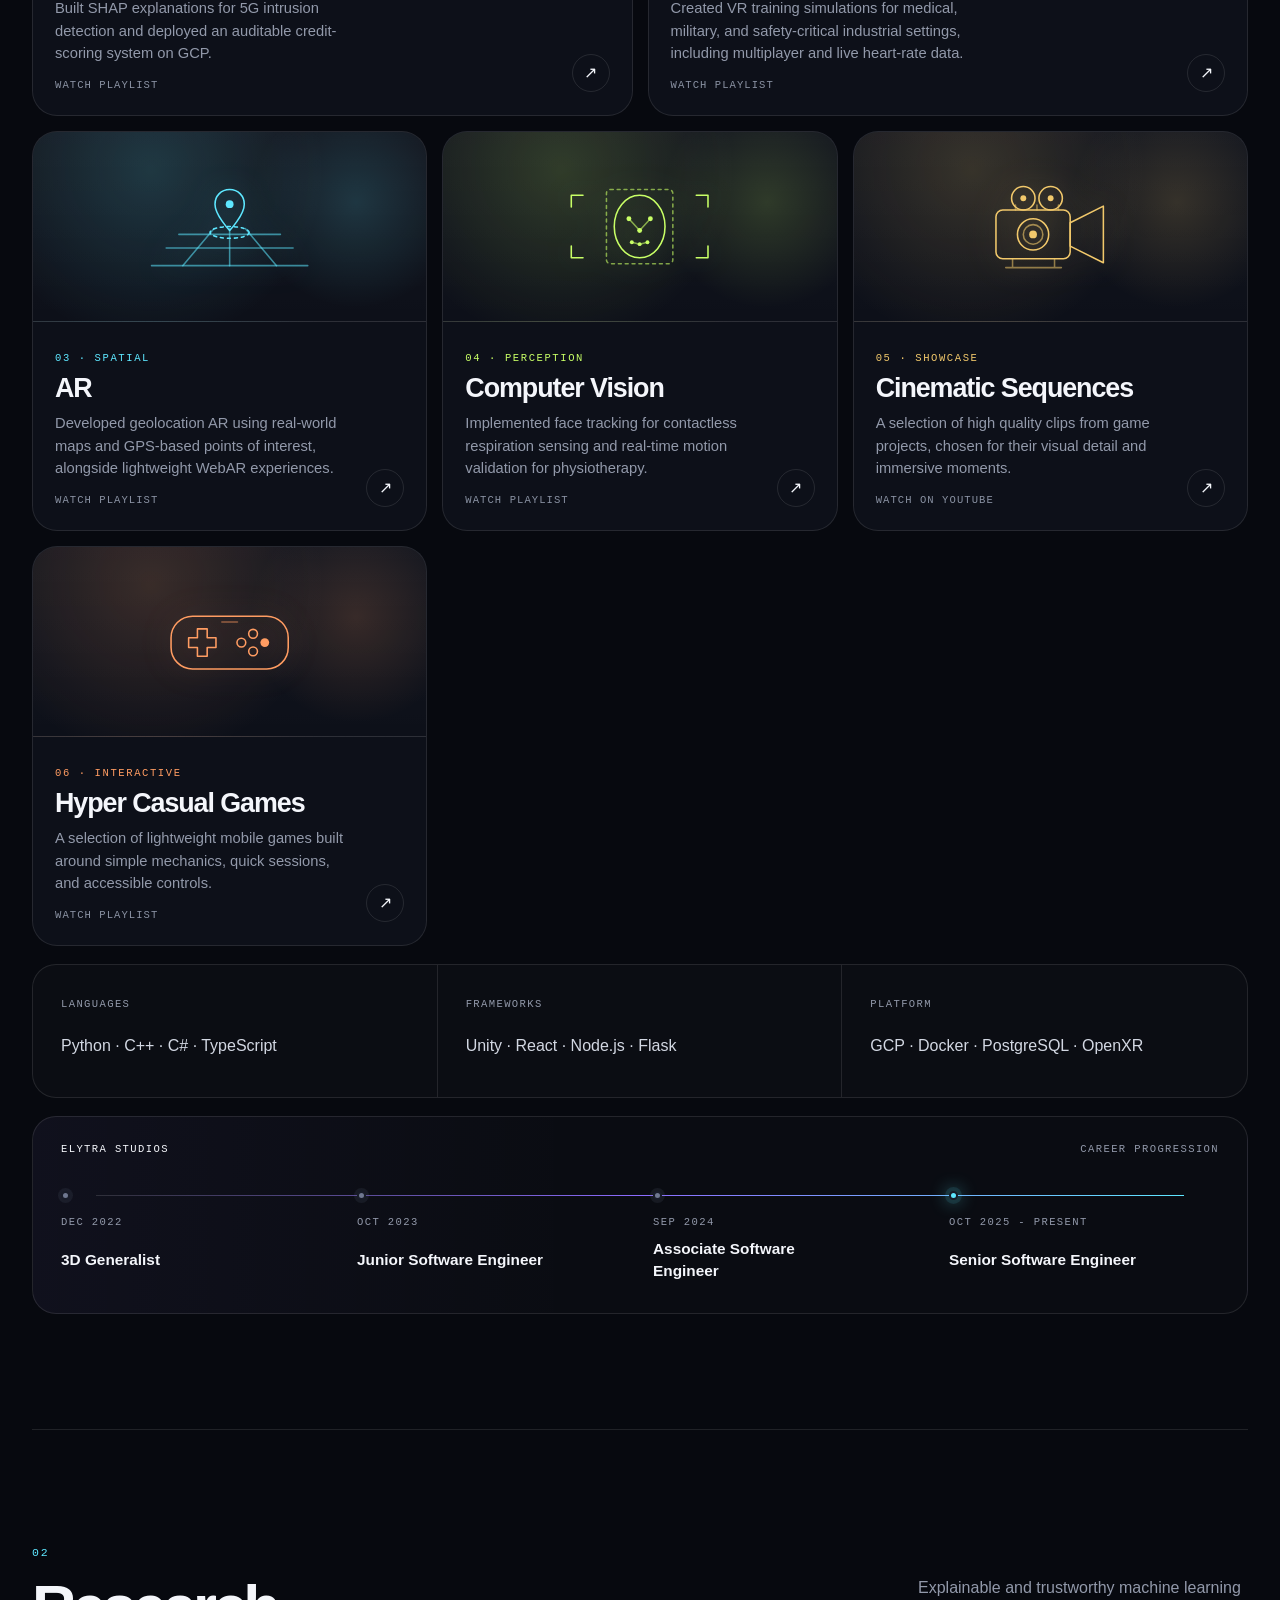
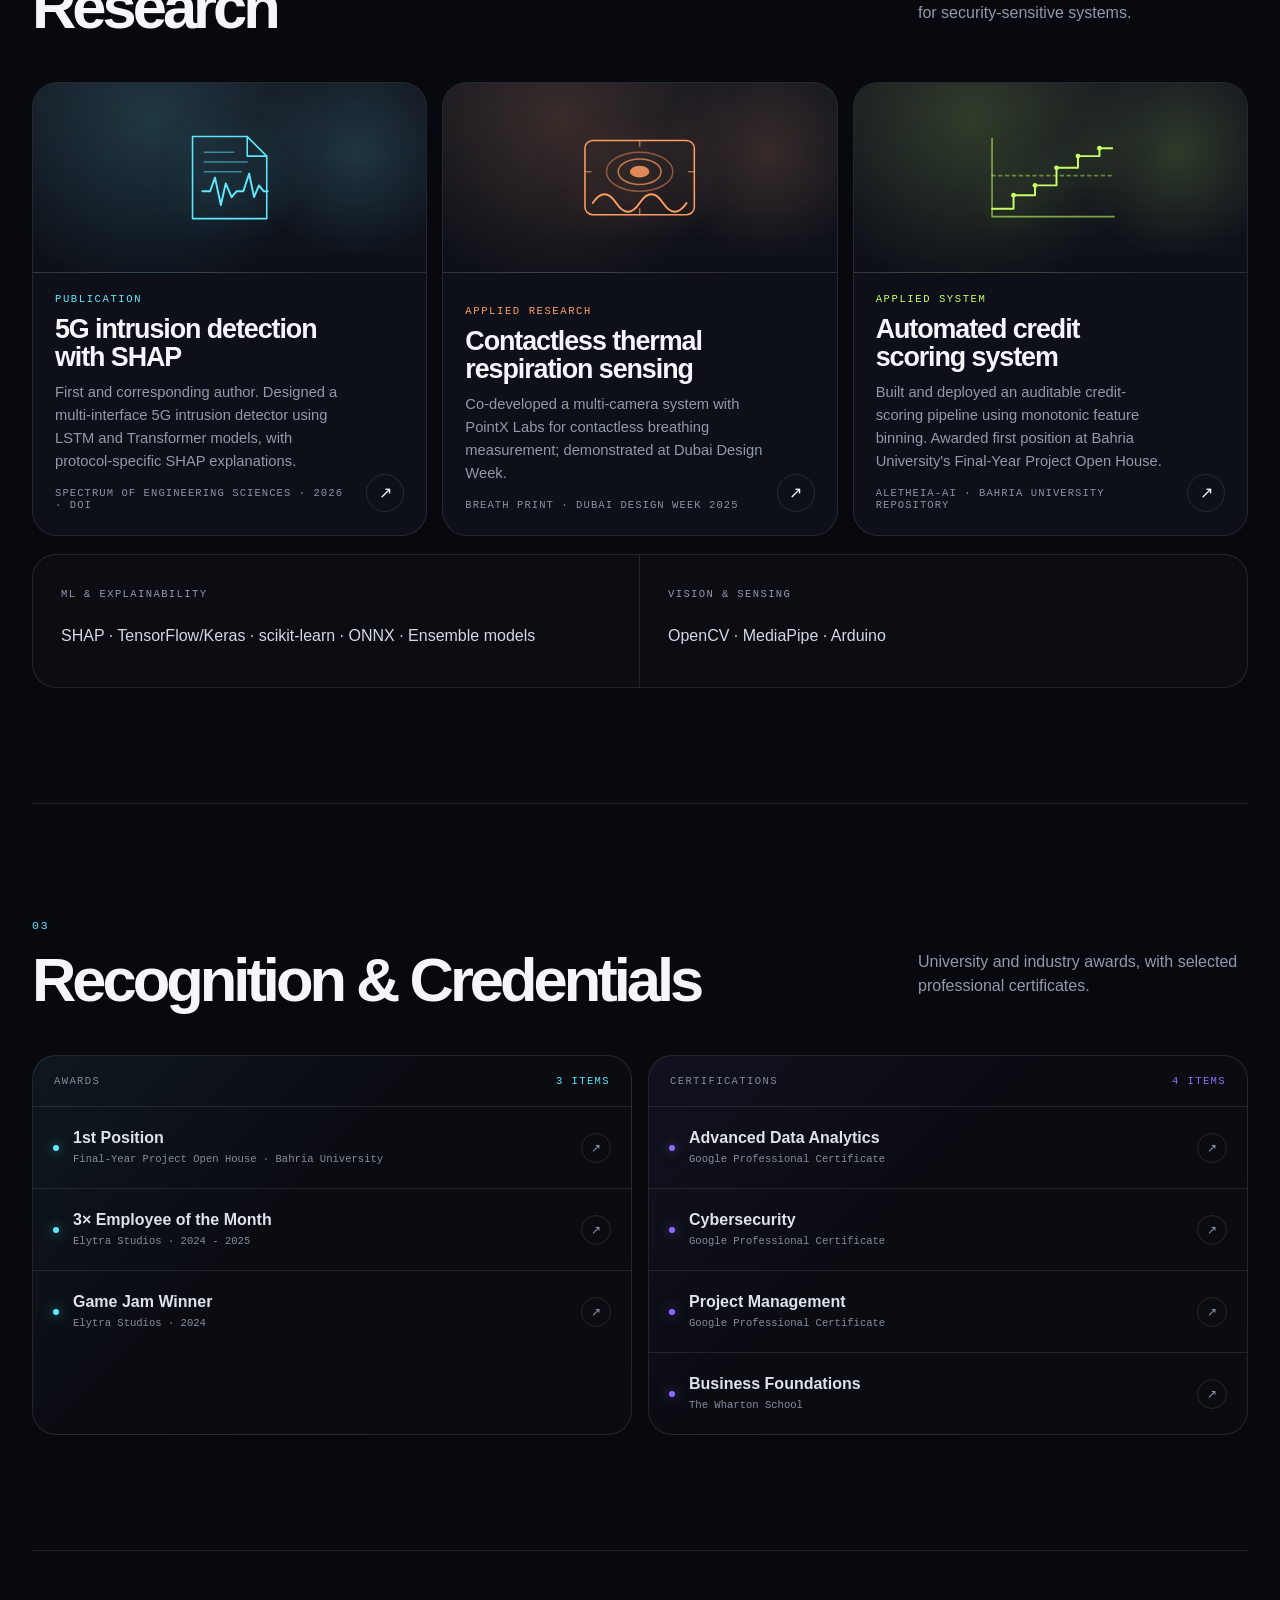
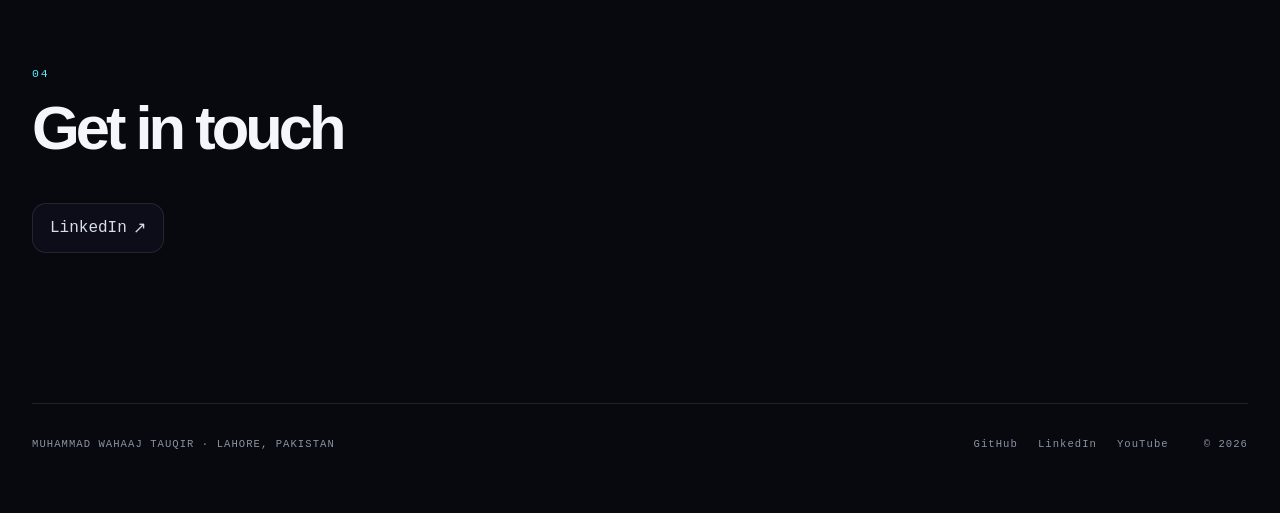
==== commit a4b3f2c3: "Add responsive News rail to hero section Introduces a new hero News module with timeline-style items" ====
--- a/index.html
+++ b/index.html
@@ -31,9 +31,9 @@
     <meta name="twitter:image" content="https://wahaajtauqir.github.io/assets/muhammad-wahaaj-tauqir.png" />
 
     <title>Muhammad Wahaaj Tauqir | Software Engineering &amp; Applied Research</title>
-    <link rel="stylesheet" href="styles.css" />
+    <link rel="stylesheet" href="styles.css?v=20260827" />
     <noscript><style>.reveal { opacity: 1; transform: none; }</style></noscript>
-    <script src="script.js" defer></script>
+    <script src="script.js?v=20260827" defer></script>
     <script type="application/ld+json">
       {
         "@context": "https://schema.org",
@@ -76,6 +76,7 @@
       </a>
 
       <nav class="nav-pill" aria-label="Primary navigation">
+        <a href="#news">News</a>
         <a href="#engineering">Engineering</a>
         <a href="#research">Research</a>
         <a href="#recognition">Recognition</a>
@@ -140,6 +141,47 @@
             </div>
           </div>
         </div>
+
+        <aside class="hero-news reveal" id="news" aria-labelledby="news-title">
+          <div class="hero-news-heading">
+            <span id="news-title"><i aria-hidden="true"></i> News</span>
+            <p>Latest updates</p>
+          </div>
+
+          <div class="hero-news-feed" tabindex="0" aria-label="News items">
+            <div class="hero-news-track">
+              <article class="hero-news-item">
+                <div class="hero-news-meta">
+                  <time datetime="2026">2026</time>
+                  <span>Publication</span>
+                </div>
+                <div class="hero-news-story">
+                  <h2>5G intrusion detection with SHAP</h2>
+                  <p>First and corresponding author · Spectrum of Engineering Sciences</p>
+                </div>
+              </article>
+
+              <article class="hero-news-item">
+                <div class="hero-news-meta">
+                  <time datetime="2025-10">Oct 2025</time>
+                  <span>Promotion</span>
+                </div>
+                <div class="hero-news-story">
+                  <h2>Promoted to Senior Software Engineer</h2>
+                  <p>Elytra Studios · XR, computer vision, and full-stack systems</p>
+                </div>
+              </article>
+            </div>
+          </div>
+
+          <div class="hero-news-controls" aria-label="News navigation">
+            <button type="button" data-news-previous aria-label="Previous news item">↑</button>
+            <output aria-live="polite">
+              <span data-news-current>01</span><i>/</i><span data-news-total>01</span>
+            </output>
+            <button type="button" data-news-next aria-label="Next news item">↓</button>
+          </div>
+        </aside>
 
         <a class="scroll-gateway" href="#engineering">
           <span class="gateway-copy">
--- a/styles.css
+++ b/styles.css
@@ -219,7 +219,7 @@
 .hero h1 {
   max-width: 850px;
   margin: 0;
-  font-size: clamp(3.5rem, 6.2vw, 6.4rem);
+  font-size: clamp(3.5rem, 5.8vw, 6rem);
   font-weight: 760;
   line-height: 0.87;
   letter-spacing: -0.072em;
@@ -238,7 +238,7 @@
 
 .hero-intro {
   max-width: 620px;
-  margin: 30px 0 0;
+  margin: 26px 0 0;
   color: #aeb4c3;
   font-size: clamp(1rem, 1.4vw, 1.22rem);
   line-height: 1.65;
@@ -248,7 +248,7 @@
   display: flex;
   flex-wrap: wrap;
   gap: 12px;
-  margin-top: 35px;
+  margin-top: 23px;
 }
 
 .button {
@@ -650,6 +650,189 @@
   line-height: 1.55;
 }
 
+.hero-news {
+  position: relative;
+  z-index: 4;
+  display: grid;
+  grid-column: 1 / -1;
+  grid-template-columns: 145px minmax(0, 1fr) 122px;
+  min-width: 0;
+  margin-bottom: 32px;
+  overflow: hidden;
+  border: 1px solid rgba(94, 231, 255, 0.16);
+  border-radius: 18px;
+  background:
+    linear-gradient(112deg, rgba(94, 231, 255, 0.05), rgba(140, 108, 255, 0.03)),
+    rgba(11, 14, 23, 0.68);
+  box-shadow: inset 0 1px rgba(255, 255, 255, 0.035);
+  backdrop-filter: blur(16px);
+}
+
+.hero-news-heading {
+  display: grid;
+  gap: 8px;
+  align-content: center;
+  padding: 18px 20px;
+  border-right: 1px solid var(--line);
+}
+
+.hero-news-heading span {
+  display: flex;
+  gap: 8px;
+  align-items: center;
+  color: var(--cyan);
+  font-family: var(--mono);
+  font-size: 0.68rem;
+  letter-spacing: 0.14em;
+  text-transform: uppercase;
+}
+
+.hero-news-heading i {
+  width: 5px;
+  height: 5px;
+  border-radius: 50%;
+  background: var(--cyan);
+  box-shadow: 0 0 11px rgba(94, 231, 255, 0.8);
+}
+
+.hero-news-heading p {
+  margin: 0;
+  color: #737c8e;
+  font-size: 0.72rem;
+}
+
+.hero-news-feed {
+  max-height: 132px;
+  min-width: 0;
+  overflow-x: hidden;
+  overflow-y: auto;
+  overscroll-behavior-y: contain;
+  scroll-behavior: smooth;
+  scroll-snap-type: y mandatory;
+  scrollbar-width: none;
+}
+
+.hero-news-feed::-webkit-scrollbar { display: none; }
+
+.hero-news-feed:focus-visible {
+  outline: 1px solid rgba(94, 231, 255, 0.48);
+  outline-offset: -2px;
+}
+
+.hero-news-track {
+  display: flex;
+  flex-direction: column;
+}
+
+.hero-news-item {
+  display: grid;
+  flex: 0 0 66px;
+  grid-template-columns: 85px minmax(0, 1fr);
+  gap: 22px;
+  align-items: center;
+  min-height: 66px;
+  padding: 9px 17px 9px 22px;
+  scroll-snap-align: start;
+}
+
+.hero-news-item + .hero-news-item { border-top: 1px solid var(--line); }
+
+.hero-news-meta {
+  display: grid;
+  gap: 5px;
+}
+
+.hero-news-meta time {
+  color: #dce2ec;
+  font-size: 1rem;
+  font-weight: 660;
+}
+
+.hero-news-meta span,
+.hero-news-controls output {
+  font-family: var(--mono);
+  font-size: 0.62rem;
+  letter-spacing: 0.11em;
+  text-transform: uppercase;
+}
+
+.hero-news-meta span { color: #788296; }
+
+.hero-news-story {
+  display: grid;
+  gap: 4px;
+  min-width: 0;
+}
+
+.hero-news-story h2 {
+  margin: 0;
+  color: #edf2fa;
+  font-size: clamp(1rem, 1.55vw, 1.3rem);
+  font-weight: 650;
+  line-height: 1.25;
+  letter-spacing: -0.025em;
+  overflow-wrap: anywhere;
+}
+
+.hero-news-story p {
+  margin: 0;
+  color: #7f899b;
+  font-size: 0.72rem;
+  line-height: 1.4;
+  overflow-wrap: anywhere;
+}
+
+.hero-news-controls {
+  display: flex;
+  gap: 7px;
+  align-items: center;
+  justify-content: center;
+  padding-inline: 12px;
+  border-left: 1px solid var(--line);
+}
+
+.hero-news-controls button {
+  display: grid;
+  place-items: center;
+  width: 28px;
+  height: 28px;
+  padding: 0;
+  border: 1px solid rgba(94, 231, 255, 0.22);
+  border-radius: 50%;
+  background: rgba(94, 231, 255, 0.035);
+  color: #b9c7d7;
+  font: inherit;
+  cursor: pointer;
+  transition: border-color 180ms ease, background 180ms ease, color 180ms ease;
+}
+
+.hero-news-controls button:hover:not(:disabled),
+.hero-news-controls button:focus-visible {
+  border-color: rgba(94, 231, 255, 0.55);
+  background: rgba(94, 231, 255, 0.1);
+  color: var(--cyan);
+  outline: none;
+}
+
+.hero-news-controls button:disabled {
+  cursor: default;
+  opacity: 0.28;
+}
+
+.hero-news-controls output {
+  display: flex;
+  gap: 3px;
+  align-items: center;
+  color: #8993a6;
+  font-size: 0.58rem;
+  letter-spacing: 0.06em;
+}
+
+.hero-news-controls output i {
+  color: #515a6a;
+  font-style: normal;
+}
+
 .skill-matrix {
   display: grid;
   grid-auto-flow: column;
@@ -1110,6 +1293,7 @@
   }
 
   .hero-copy { max-width: 870px; }
+  .hero-news { grid-row: 2; margin-top: 24px; }
   .hero-visual { min-height: 570px; }
   .core-stage { width: min(76vw, 560px); }
   .scroll-gateway { margin-bottom: 26px; }
@@ -1127,6 +1311,36 @@
 
   .hero h1 { font-size: clamp(3.4rem, 11.5vw, 5.7rem); }
   .hero-intro { max-width: 540px; }
+
+  .hero-news {
+    grid-template-columns: 1fr;
+    margin: 20px 0 0;
+  }
+  .hero-news-heading {
+    grid-template-columns: auto 1fr;
+    gap: 12px;
+    align-items: center;
+    padding: 13px 120px 13px 14px;
+    border-right: 0;
+    border-bottom: 1px solid var(--line);
+  }
+  .hero-news-heading p { display: none; }
+  .hero-news-feed { max-height: 152px; }
+  .hero-news-item {
+    flex-basis: 76px;
+    grid-template-columns: 76px minmax(0, 1fr);
+    gap: 16px;
+    min-height: 76px;
+    padding: 9px 14px;
+  }
+  .hero-news-controls {
+    position: absolute;
+    top: 7px;
+    right: 8px;
+    min-height: 39px;
+    padding-inline: 6px;
+    border-left: 0;
+  }
 
   .section-heading,
   .glance-grid,
@@ -1174,8 +1388,8 @@
   .site-header { top: 10px; width: calc(100% - 20px); }
   .brand-name { font-size: 0.58rem; letter-spacing: 0.09em; }
   .header-link { font-size: 0.7rem; }
-  .hero { min-height: auto; padding-block: 125px 60px; }
-  .hero h1 { font-size: clamp(2.85rem, 13.2vw, 4.5rem); }
+  .hero { min-height: auto; padding-block: 112px 56px; }
+  .hero h1 { font-size: clamp(2.65rem, 12vw, 4.1rem); }
   .hero-intro { font-size: 0.96rem; }
   .hero-actions { align-items: stretch; flex-direction: column; }
   .button { width: 100%; }
@@ -1197,6 +1411,14 @@
   .section-heading { margin-bottom: 36px; }
   .section-heading h2 { font-size: clamp(2.3rem, 11vw, 3.6rem); }
 
+  .hero-news-feed { max-height: 184px; }
+  .hero-news-item {
+    flex-basis: 92px;
+    grid-template-columns: 68px minmax(0, 1fr);
+    gap: 14px;
+    min-height: 92px;
+    padding: 9px 14px;
+  }
   .skill-group { padding: 22px; }
   .career { padding: 22px; }
   .career-heading { gap: 12px; flex-direction: column; }
@@ -1210,6 +1432,14 @@
   .card-visual { height: 160px; }
 }
 
+@media (max-width: 350px) {
+  .hero-news-feed { max-height: 220px; }
+  .hero-news-item {
+    flex-basis: 110px;
+    min-height: 110px;
+  }
+}
+
 @media (prefers-reduced-motion: reduce) {
   html { scroll-behavior: auto; }
   *, *::before, *::after {
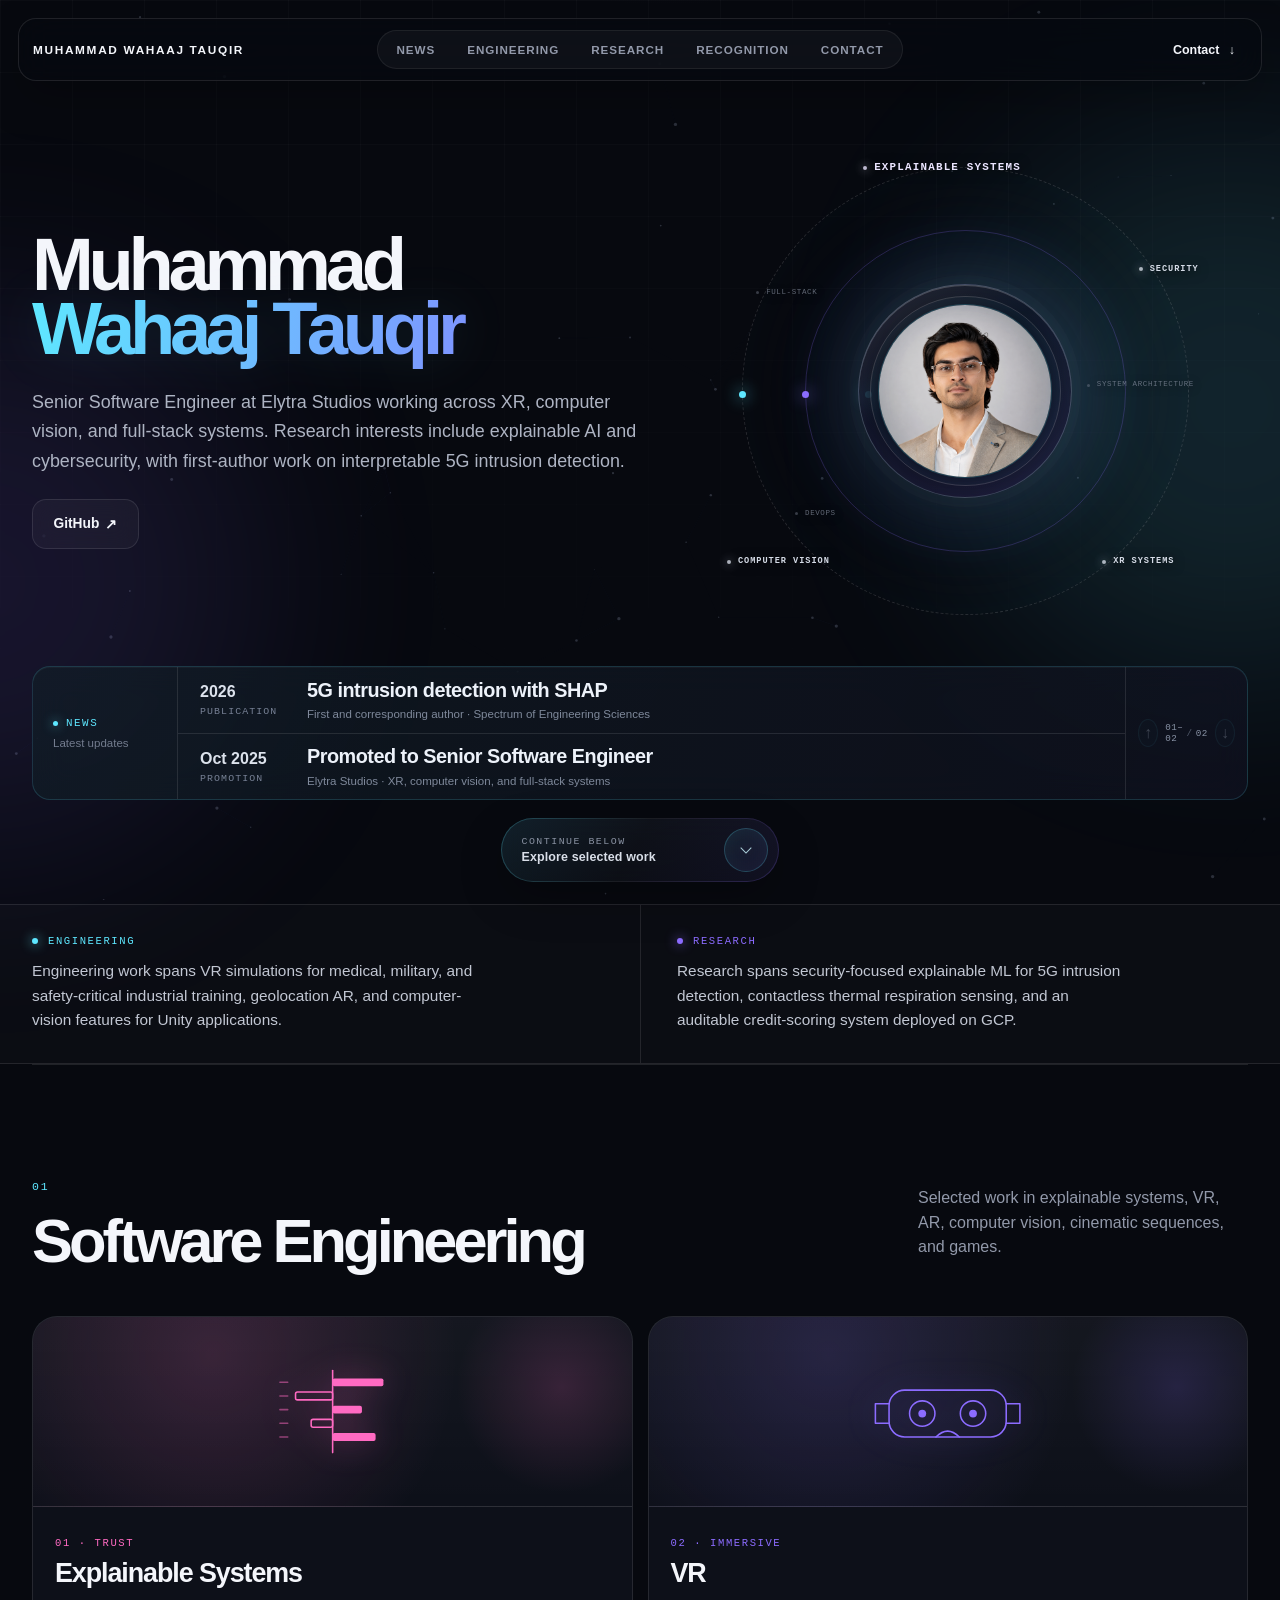
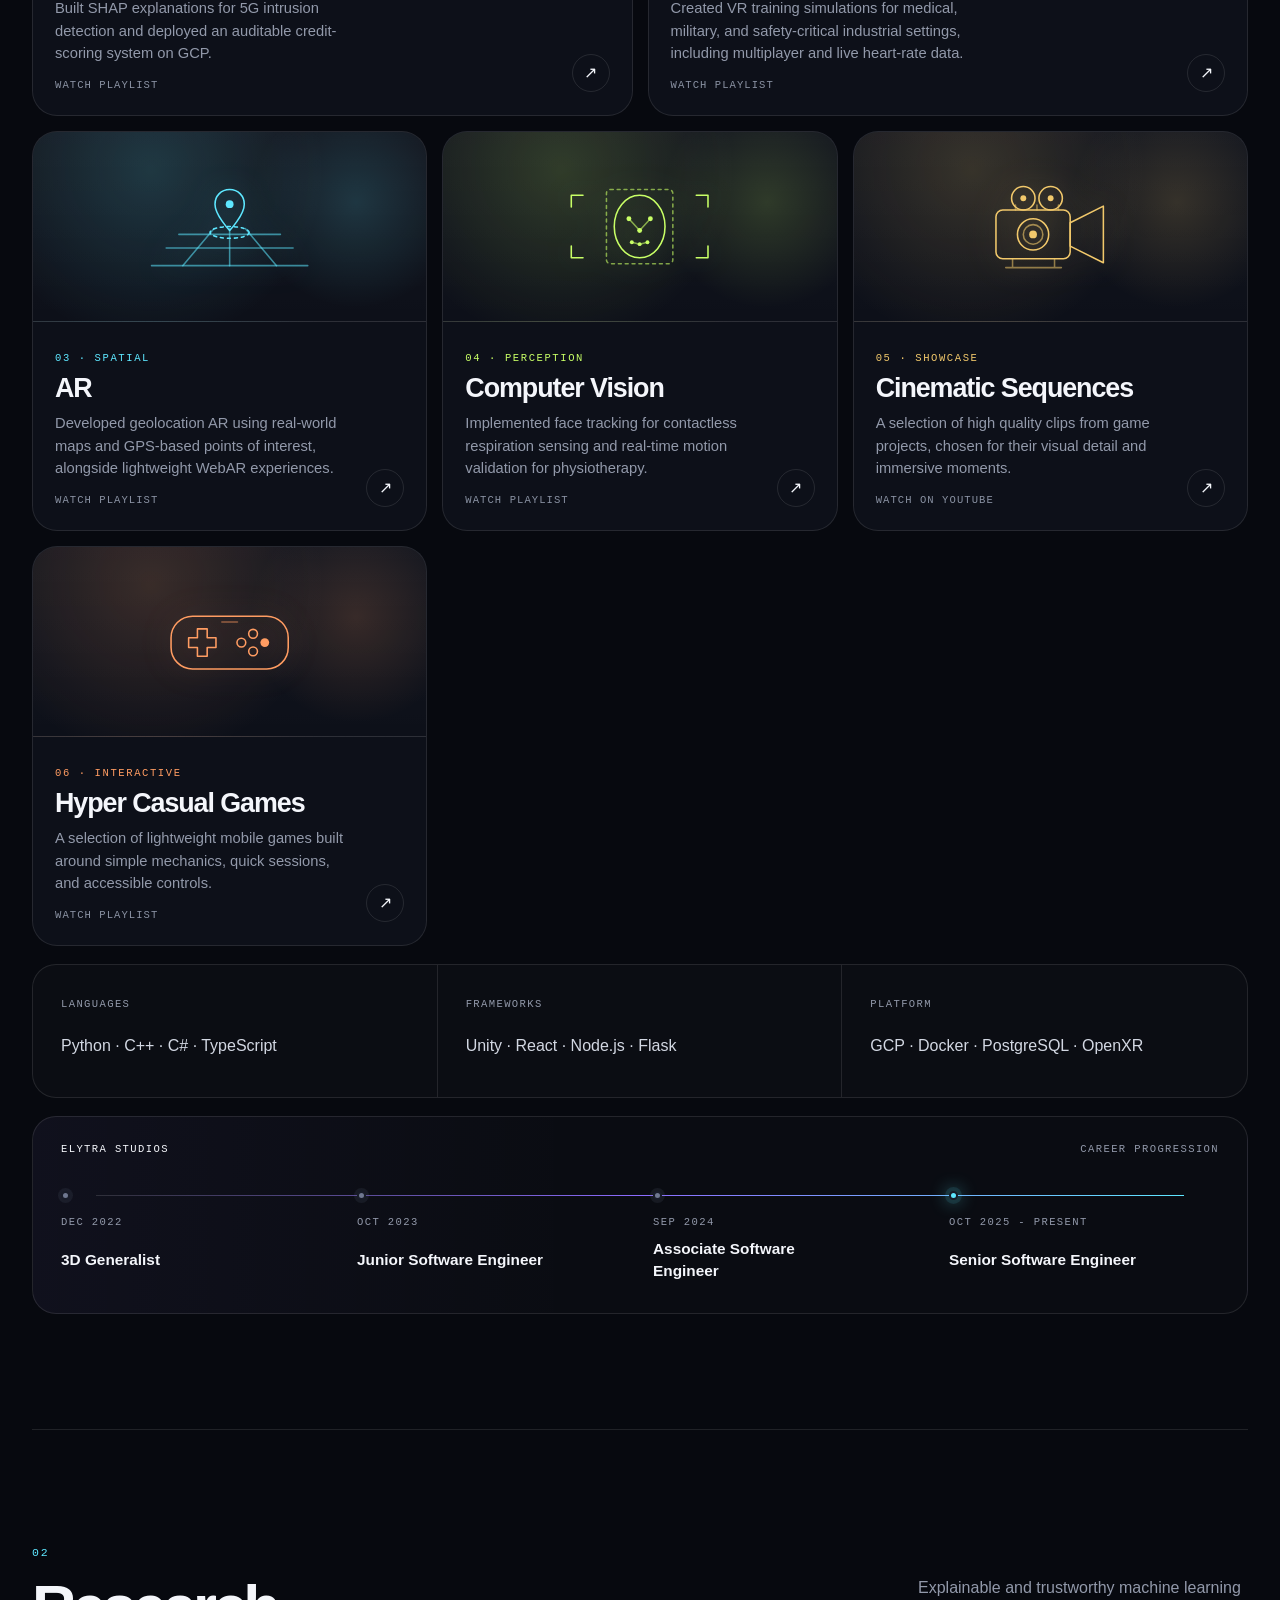
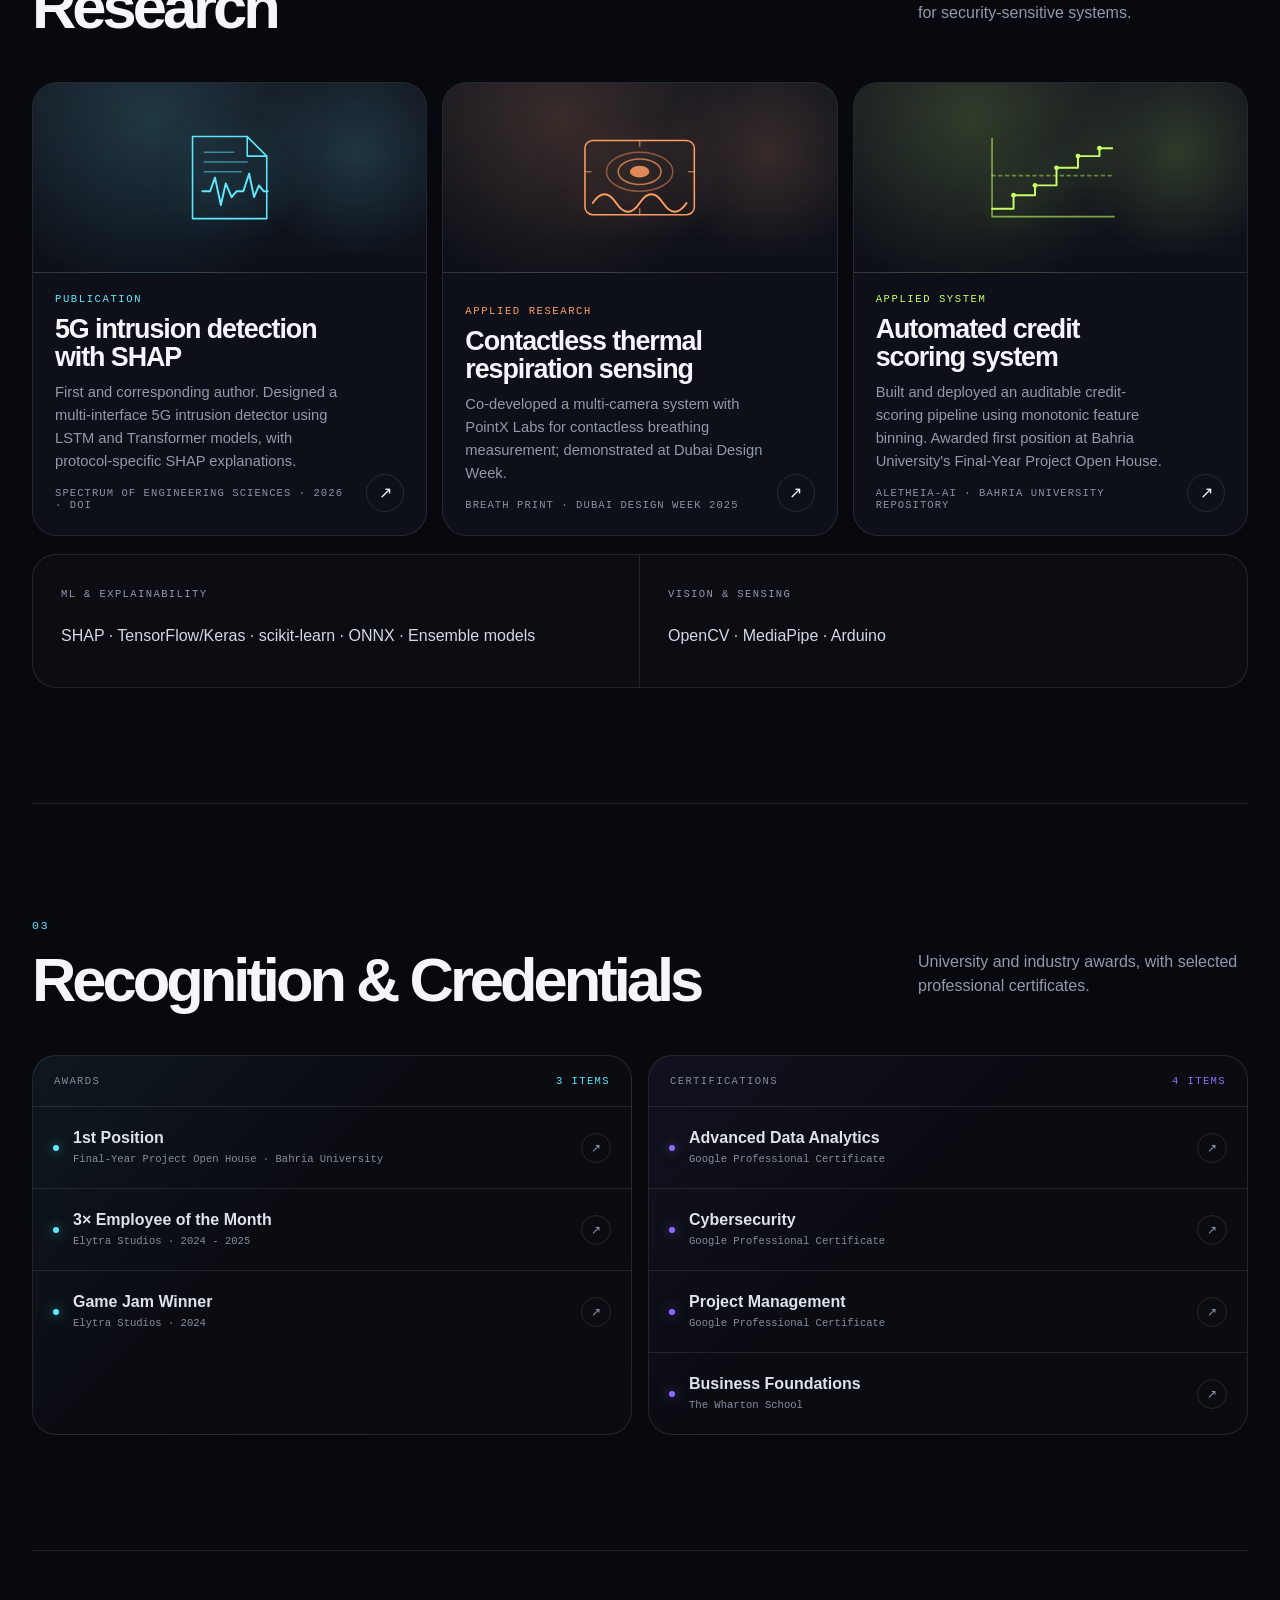
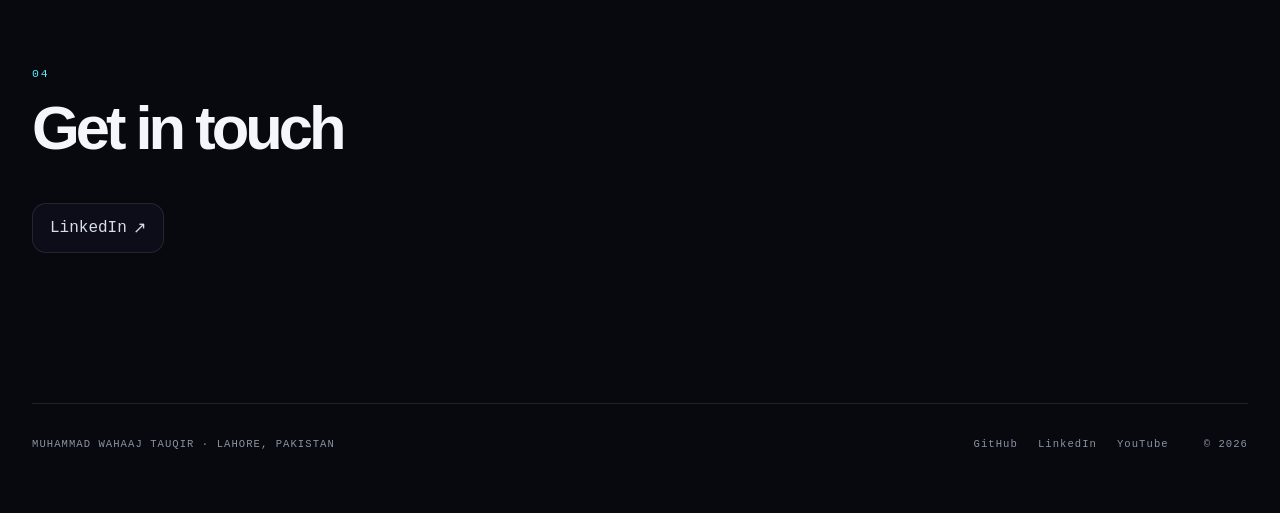
==== commit d59e11af: "Update cinematic portfolio link The cinematic portfolio card was pointing to the creator's YouTube p" ====
--- a/index.html
+++ b/index.html
@@ -316,7 +316,7 @@
 
           <a
             class="portfolio-card card-cinematic reveal"
-            href="https://www.youtube.com/@WahaajTauqir"
+            href="https://www.youtube.com/playlist?list=PLHME6FyxEVTM"
             target="_blank"
             rel="noreferrer"
             data-tilt
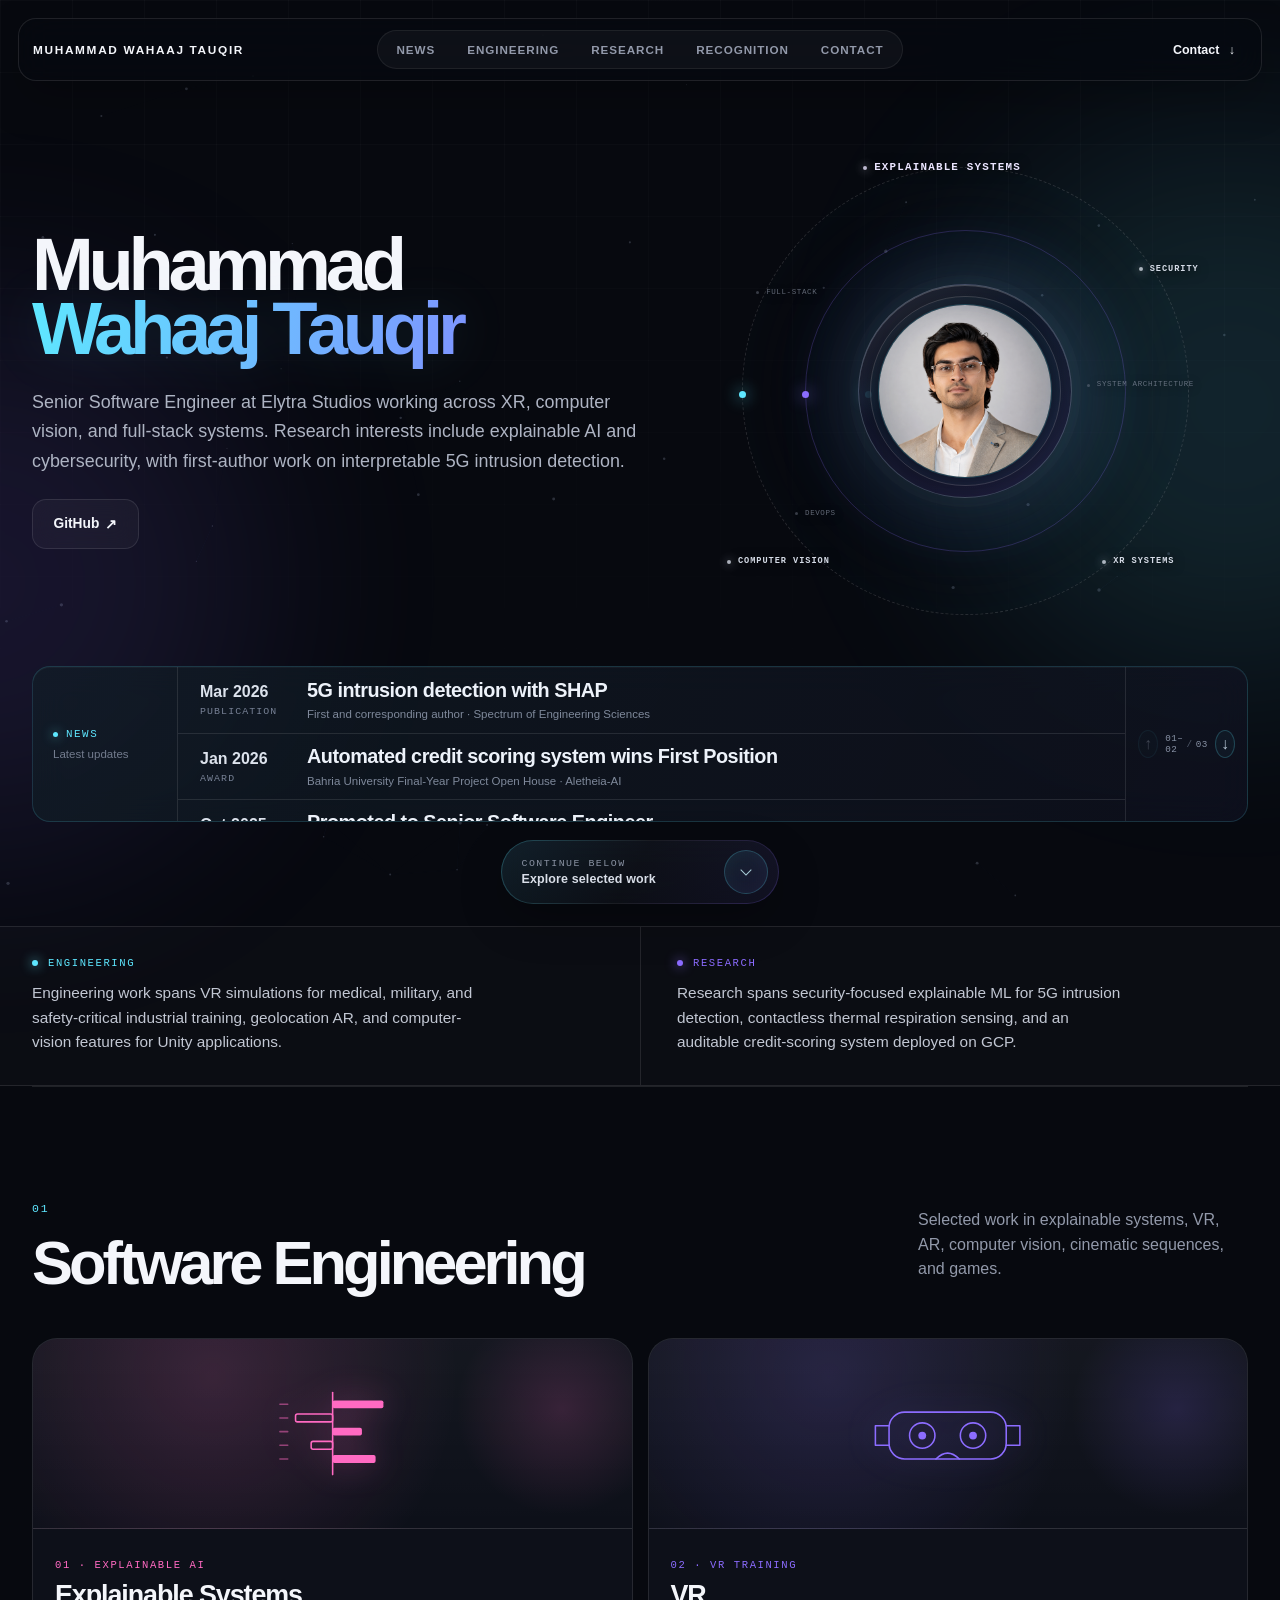
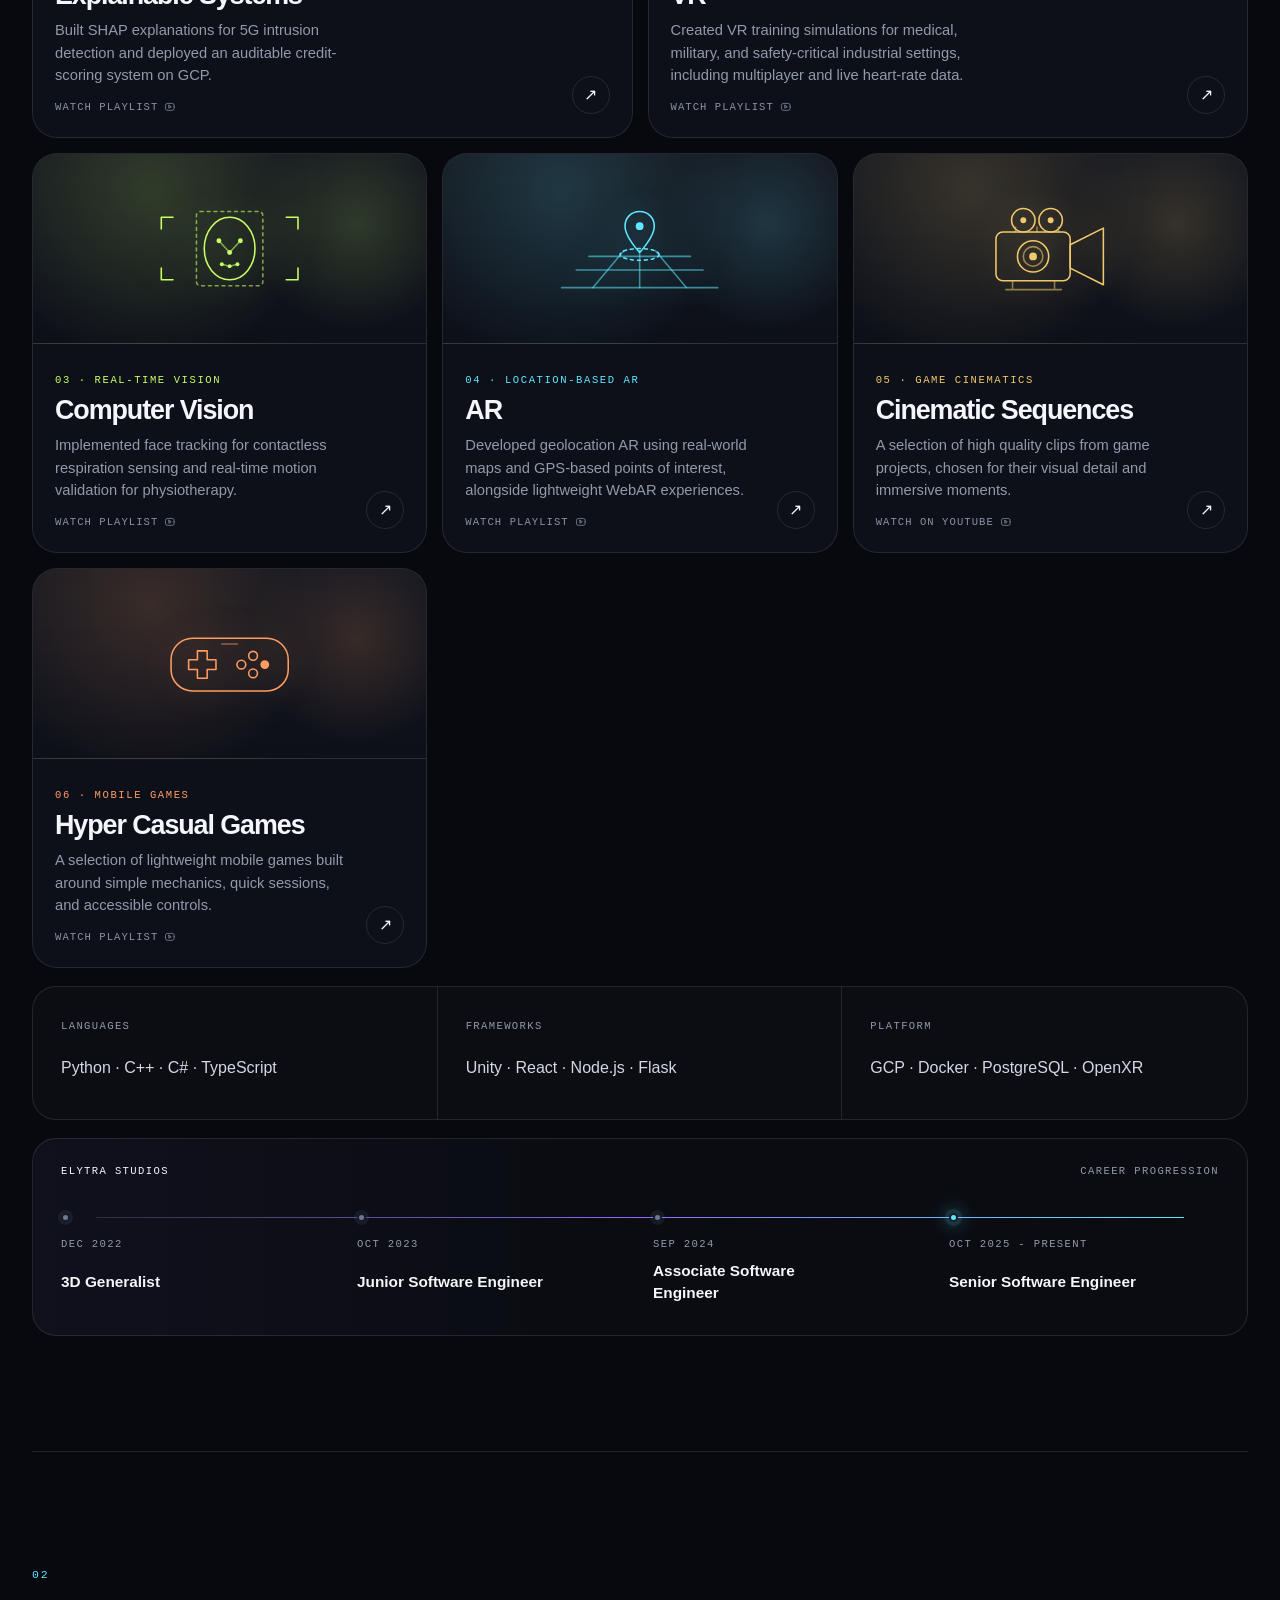
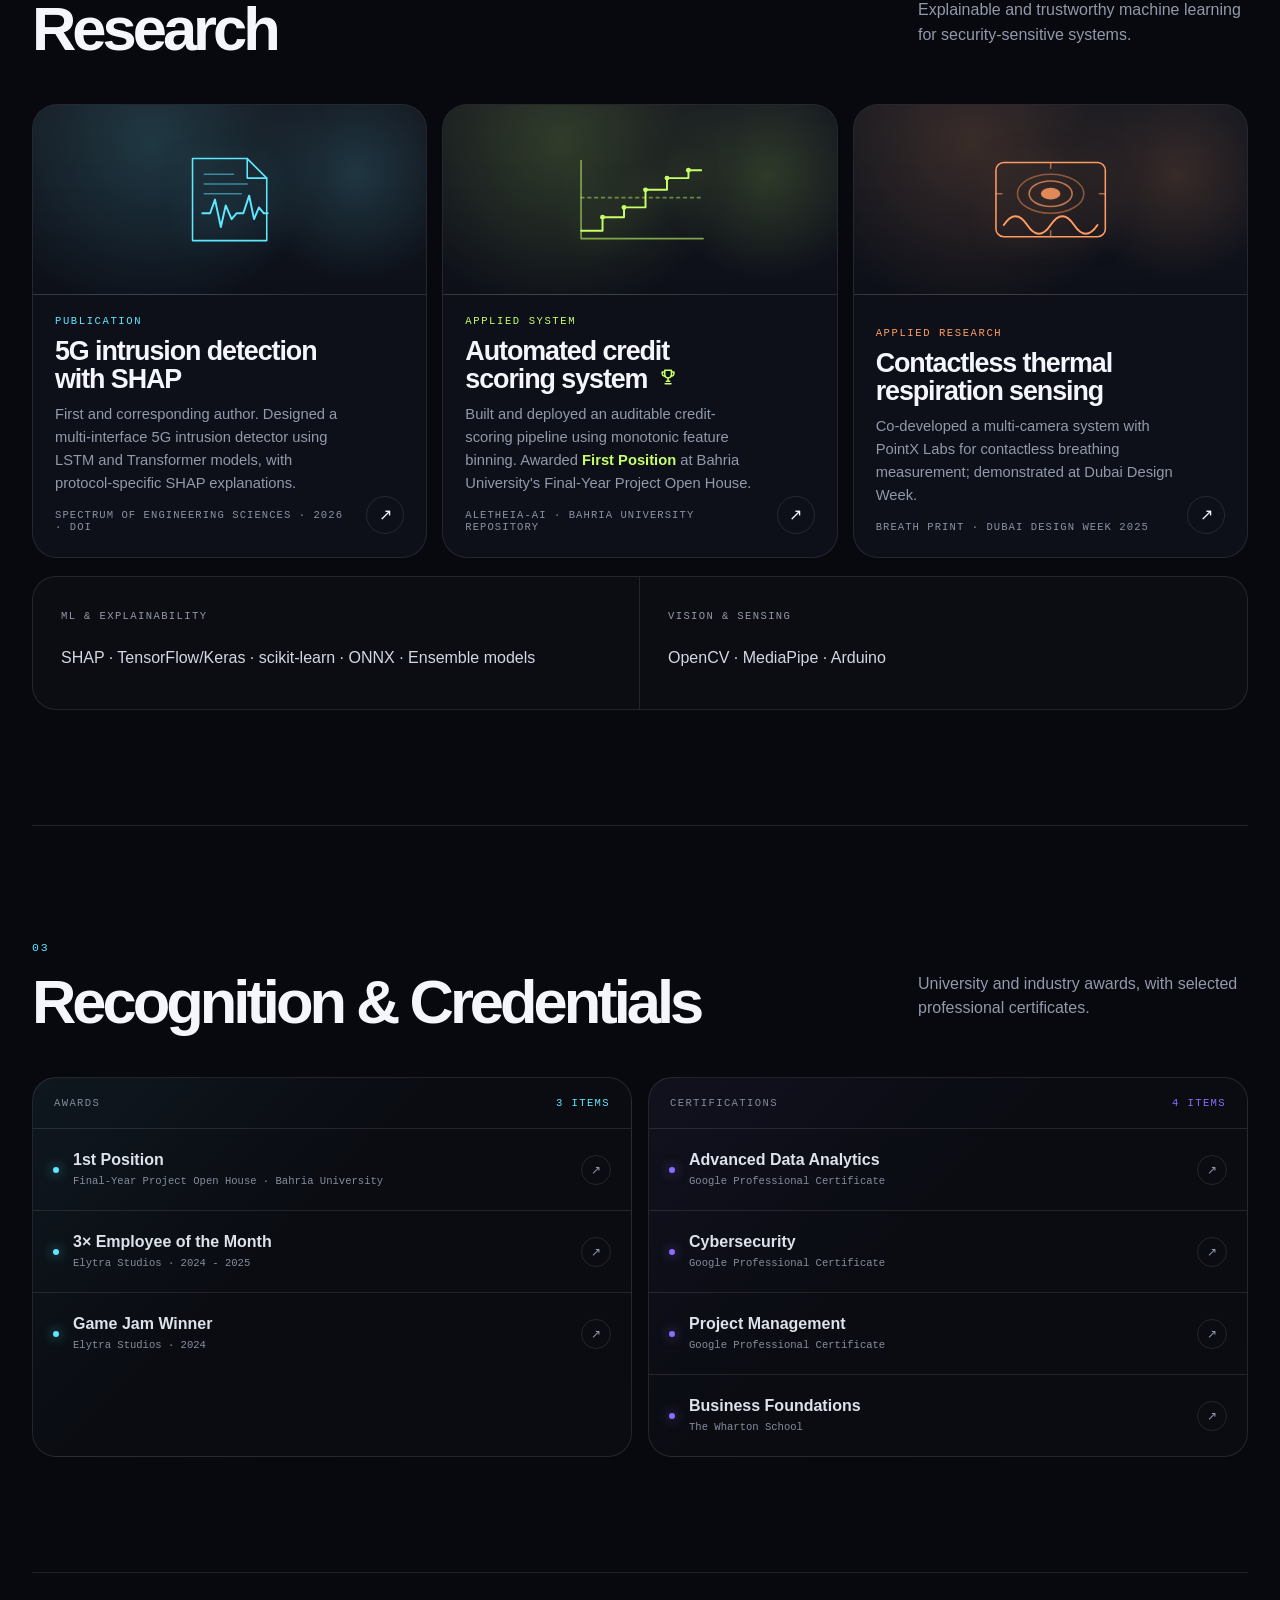
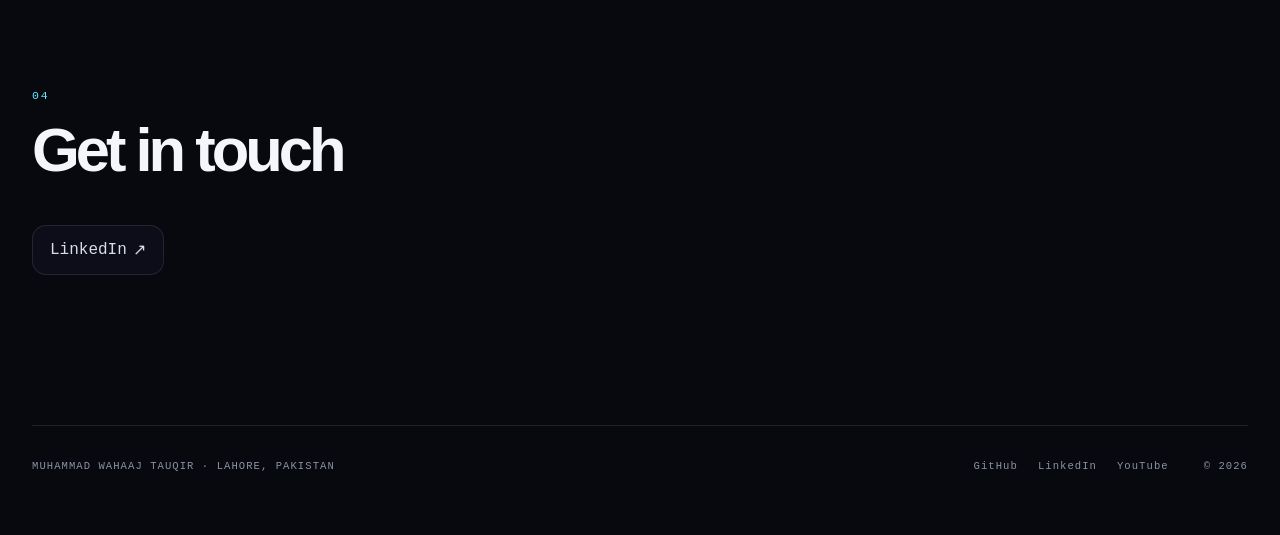
==== commit b96983fa: "Highlight award-winning credit scoring project Updates the homepage to emphasize the Automated Credi" ====
--- a/index.html
+++ b/index.html
@@ -152,12 +152,23 @@
             <div class="hero-news-track">
               <article class="hero-news-item">
                 <div class="hero-news-meta">
-                  <time datetime="2026">2026</time>
+                  <time datetime="2026-03-25">Mar 2026</time>
                   <span>Publication</span>
                 </div>
                 <div class="hero-news-story">
                   <h2>5G intrusion detection with SHAP</h2>
                   <p>First and corresponding author · Spectrum of Engineering Sciences</p>
+                </div>
+              </article>
+
+              <article class="hero-news-item">
+                <div class="hero-news-meta">
+                  <time datetime="2026-01">Jan 2026</time>
+                  <span>Award</span>
+                </div>
+                <div class="hero-news-story">
+                  <h2>Automated credit scoring system wins First Position</h2>
+                  <p>Bahria University Final-Year Project Open House · Aletheia-AI</p>
                 </div>
               </article>
 
@@ -236,13 +247,13 @@
               <svg viewBox="0 0 200 120"><use href="#glyph-xai" /></svg>
             </div>
             <div class="card-body">
-              <span class="portfolio-kicker">01 · Trust</span>
+              <span class="portfolio-kicker">01 · Explainable AI</span>
               <h3>Explainable Systems</h3>
               <p class="card-summary">
                 Built SHAP explanations for 5G intrusion detection and
                 deployed an auditable credit-scoring system on GCP.
               </p>
-              <span class="card-meta">Watch playlist</span>
+              <span class="card-meta">Watch playlist <svg class="card-youtube" viewBox="0 0 24 24" aria-hidden="true"><path d="M21 12.2c0 2.2-.25 3.8-.48 4.8a2.7 2.7 0 0 1-1.9 1.9C17.6 19.15 15.2 19.4 12 19.4s-5.6-.25-6.62-.5A2.7 2.7 0 0 1 3.48 17C3.25 16 3 14.4 3 12.2S3.25 8.4 3.48 7.4a2.7 2.7 0 0 1 1.9-1.9C6.4 5.25 8.8 5 12 5s5.6.25 6.62.5a2.7 2.7 0 0 1 1.9 1.9c.23 1 .48 2.6.48 4.8Z"/><path d="m10 9 5 3-5 3V9Z"/></svg></span>
             </div>
             <span class="card-arrow" aria-hidden="true">↗</span>
           </a>
@@ -258,14 +269,36 @@
               <svg viewBox="0 0 200 120"><use href="#glyph-vr" /></svg>
             </div>
             <div class="card-body">
-              <span class="portfolio-kicker">02 · Immersive</span>
+              <span class="portfolio-kicker">02 · VR Training</span>
               <h3>VR</h3>
               <p class="card-summary">
                 Created VR training simulations for medical, military, and
                 safety-critical industrial settings, including multiplayer and
                 live heart-rate data.
               </p>
-              <span class="card-meta">Watch playlist</span>
+              <span class="card-meta">Watch playlist <svg class="card-youtube" viewBox="0 0 24 24" aria-hidden="true"><path d="M21 12.2c0 2.2-.25 3.8-.48 4.8a2.7 2.7 0 0 1-1.9 1.9C17.6 19.15 15.2 19.4 12 19.4s-5.6-.25-6.62-.5A2.7 2.7 0 0 1 3.48 17C3.25 16 3 14.4 3 12.2S3.25 8.4 3.48 7.4a2.7 2.7 0 0 1 1.9-1.9C6.4 5.25 8.8 5 12 5s5.6.25 6.62.5a2.7 2.7 0 0 1 1.9 1.9c.23 1 .48 2.6.48 4.8Z"/><path d="m10 9 5 3-5 3V9Z"/></svg></span>
+            </div>
+            <span class="card-arrow" aria-hidden="true">↗</span>
+          </a>
+
+          <a
+            class="portfolio-card card-vision reveal"
+            href="https://www.youtube.com/playlist?list=PLanHb62E8j2g"
+            target="_blank"
+            rel="noreferrer"
+            data-tilt
+          >
+            <div class="card-visual" aria-hidden="true">
+              <svg viewBox="0 0 200 120"><use href="#glyph-vision" /></svg>
+            </div>
+            <div class="card-body">
+              <span class="portfolio-kicker">03 · Real-Time Vision</span>
+              <h3>Computer Vision</h3>
+              <p class="card-summary">
+                Implemented face tracking for contactless respiration sensing
+                and real-time motion validation for physiotherapy.
+              </p>
+              <span class="card-meta">Watch playlist <svg class="card-youtube" viewBox="0 0 24 24" aria-hidden="true"><path d="M21 12.2c0 2.2-.25 3.8-.48 4.8a2.7 2.7 0 0 1-1.9 1.9C17.6 19.15 15.2 19.4 12 19.4s-5.6-.25-6.62-.5A2.7 2.7 0 0 1 3.48 17C3.25 16 3 14.4 3 12.2S3.25 8.4 3.48 7.4a2.7 2.7 0 0 1 1.9-1.9C6.4 5.25 8.8 5 12 5s5.6.25 6.62.5a2.7 2.7 0 0 1 1.9 1.9c.23 1 .48 2.6.48 4.8Z"/><path d="m10 9 5 3-5 3V9Z"/></svg></span>
             </div>
             <span class="card-arrow" aria-hidden="true">↗</span>
           </a>
@@ -281,35 +314,13 @@
               <svg viewBox="0 0 200 120"><use href="#glyph-ar" /></svg>
             </div>
             <div class="card-body">
-              <span class="portfolio-kicker">03 · Spatial</span>
+              <span class="portfolio-kicker">04 · Location-Based AR</span>
               <h3>AR</h3>
               <p class="card-summary">
                 Developed geolocation AR using real-world maps and GPS-based
                 points of interest, alongside lightweight WebAR experiences.
               </p>
-              <span class="card-meta">Watch playlist</span>
-            </div>
-            <span class="card-arrow" aria-hidden="true">↗</span>
-          </a>
-
-          <a
-            class="portfolio-card card-vision reveal"
-            href="https://www.youtube.com/playlist?list=PLanHb62E8j2g"
-            target="_blank"
-            rel="noreferrer"
-            data-tilt
-          >
-            <div class="card-visual" aria-hidden="true">
-              <svg viewBox="0 0 200 120"><use href="#glyph-vision" /></svg>
-            </div>
-            <div class="card-body">
-              <span class="portfolio-kicker">04 · Perception</span>
-              <h3>Computer Vision</h3>
-              <p class="card-summary">
-                Implemented face tracking for contactless respiration sensing
-                and real-time motion validation for physiotherapy.
-              </p>
-              <span class="card-meta">Watch playlist</span>
+              <span class="card-meta">Watch playlist <svg class="card-youtube" viewBox="0 0 24 24" aria-hidden="true"><path d="M21 12.2c0 2.2-.25 3.8-.48 4.8a2.7 2.7 0 0 1-1.9 1.9C17.6 19.15 15.2 19.4 12 19.4s-5.6-.25-6.62-.5A2.7 2.7 0 0 1 3.48 17C3.25 16 3 14.4 3 12.2S3.25 8.4 3.48 7.4a2.7 2.7 0 0 1 1.9-1.9C6.4 5.25 8.8 5 12 5s5.6.25 6.62.5a2.7 2.7 0 0 1 1.9 1.9c.23 1 .48 2.6.48 4.8Z"/><path d="m10 9 5 3-5 3V9Z"/></svg></span>
             </div>
             <span class="card-arrow" aria-hidden="true">↗</span>
           </a>
@@ -325,13 +336,13 @@
               <svg viewBox="0 0 200 120"><use href="#glyph-cinematic" /></svg>
             </div>
             <div class="card-body">
-              <span class="portfolio-kicker">05 · Showcase</span>
+              <span class="portfolio-kicker">05 · Game Cinematics</span>
               <h3>Cinematic Sequences</h3>
               <p class="card-summary">
                 A selection of high quality clips from game projects, chosen
                 for their visual detail and immersive moments.
               </p>
-              <span class="card-meta">Watch on YouTube</span>
+              <span class="card-meta">Watch on YouTube <svg class="card-youtube" viewBox="0 0 24 24" aria-hidden="true"><path d="M21 12.2c0 2.2-.25 3.8-.48 4.8a2.7 2.7 0 0 1-1.9 1.9C17.6 19.15 15.2 19.4 12 19.4s-5.6-.25-6.62-.5A2.7 2.7 0 0 1 3.48 17C3.25 16 3 14.4 3 12.2S3.25 8.4 3.48 7.4a2.7 2.7 0 0 1 1.9-1.9C6.4 5.25 8.8 5 12 5s5.6.25 6.62.5a2.7 2.7 0 0 1 1.9 1.9c.23 1 .48 2.6.48 4.8Z"/><path d="m10 9 5 3-5 3V9Z"/></svg></span>
             </div>
             <span class="card-arrow" aria-hidden="true">↗</span>
           </a>
@@ -347,13 +358,13 @@
               <svg viewBox="0 0 200 120"><use href="#glyph-games" /></svg>
             </div>
             <div class="card-body">
-              <span class="portfolio-kicker">06 · Interactive</span>
+              <span class="portfolio-kicker">06 · Mobile Games</span>
               <h3>Hyper Casual Games</h3>
               <p class="card-summary">
                 A selection of lightweight mobile games built around simple
                 mechanics, quick sessions, and accessible controls.
               </p>
-              <span class="card-meta">Watch playlist</span>
+              <span class="card-meta">Watch playlist <svg class="card-youtube" viewBox="0 0 24 24" aria-hidden="true"><path d="M21 12.2c0 2.2-.25 3.8-.48 4.8a2.7 2.7 0 0 1-1.9 1.9C17.6 19.15 15.2 19.4 12 19.4s-5.6-.25-6.62-.5A2.7 2.7 0 0 1 3.48 17C3.25 16 3 14.4 3 12.2S3.25 8.4 3.48 7.4a2.7 2.7 0 0 1 1.9-1.9C6.4 5.25 8.8 5 12 5s5.6.25 6.62.5a2.7 2.7 0 0 1 1.9 1.9c.23 1 .48 2.6.48 4.8Z"/><path d="m10 9 5 3-5 3V9Z"/></svg></span>
             </div>
             <span class="card-arrow" aria-hidden="true">↗</span>
           </a>
@@ -438,6 +449,35 @@
           </a>
 
           <a
+            class="portfolio-card card-scorecard reveal"
+            href="http://111.68.99.22:8080/xmlui/handle/123456789/20585?show=full"
+            target="_blank"
+            rel="noreferrer"
+            data-tilt
+          >
+            <div class="card-visual" aria-hidden="true">
+              <svg viewBox="0 0 200 120"><use href="#glyph-scorecard" /></svg>
+            </div>
+            <div class="card-body">
+              <span class="portfolio-kicker">Applied System</span>
+              <h3>
+                Automated credit scoring system
+                <svg class="award-trophy" viewBox="0 0 24 24" role="img" aria-label="Award-winning project" fill="none" stroke="currentColor" stroke-width="1.8" stroke-linecap="round" stroke-linejoin="round">
+                  <path d="M8 4h8v5a4 4 0 0 1-8 0V4Z" />
+                  <path d="M8 6H5v1a4 4 0 0 0 4 4M16 6h3v1a4 4 0 0 1-4 4M12 13v4M8.5 20h7M10 17h4" />
+                </svg>
+              </h3>
+              <p class="card-summary">
+                Built and deployed an auditable credit-scoring pipeline using
+                monotonic feature binning. Awarded <strong class="award-highlight">First Position</strong> at
+                Bahria University's Final-Year Project Open House.
+              </p>
+              <span class="card-meta">Aletheia-AI · Bahria University Repository</span>
+            </div>
+            <span class="card-arrow" aria-hidden="true">↗</span>
+          </a>
+
+          <a
             class="portfolio-card card-thermal reveal"
             href="https://www.dubaidesignweek.ae/programme/2025/breath-print/"
             target="_blank"
@@ -456,29 +496,6 @@
                 Design Week.
               </p>
               <span class="card-meta">Breath Print · Dubai Design Week 2025</span>
-            </div>
-            <span class="card-arrow" aria-hidden="true">↗</span>
-          </a>
-
-          <a
-            class="portfolio-card card-scorecard reveal"
-            href="http://111.68.99.22:8080/xmlui/handle/123456789/20585?show=full"
-            target="_blank"
-            rel="noreferrer"
-            data-tilt
-          >
-            <div class="card-visual" aria-hidden="true">
-              <svg viewBox="0 0 200 120"><use href="#glyph-scorecard" /></svg>
-            </div>
-            <div class="card-body">
-              <span class="portfolio-kicker">Applied System</span>
-              <h3>Automated credit scoring system</h3>
-              <p class="card-summary">
-                Built and deployed an auditable credit-scoring pipeline using
-                monotonic feature binning. Awarded first position at Bahria
-                University's Final-Year Project Open House.
-              </p>
-              <span class="card-meta">Aletheia-AI · Bahria University Repository</span>
             </div>
             <span class="card-arrow" aria-hidden="true">↗</span>
           </a>
--- a/styles.css
+++ b/styles.css
@@ -702,7 +702,7 @@
 }
 
 .hero-news-feed {
-  max-height: 132px;
+  max-height: 154px;
   min-width: 0;
   overflow-x: hidden;
   overflow-y: auto;
@@ -1070,6 +1070,20 @@
   letter-spacing: -0.04em;
 }
 
+.award-trophy {
+  display: inline-block;
+  width: 0.75em;
+  height: 0.75em;
+  margin-left: 0.16em;
+  color: var(--card-accent);
+  vertical-align: 0.02em;
+}
+
+.award-highlight {
+  color: var(--card-accent);
+  font-weight: 650;
+}
+
 .card-summary {
   max-width: 40ch;
   margin: 0;
@@ -1079,12 +1093,25 @@
 }
 
 .card-meta {
+  display: inline-flex;
+  gap: 6px;
+  align-items: center;
   margin-top: 4px;
   color: #8a92a3;
   font-family: var(--mono);
   font-size: 0.66rem;
   letter-spacing: 0.1em;
   text-transform: uppercase;
+}
+
+.card-youtube {
+  width: 1.1em;
+  height: 1.1em;
+  fill: none;
+  stroke: currentColor;
+  stroke-width: 1.65;
+  stroke-linecap: round;
+  stroke-linejoin: round;
 }
 
 .card-arrow {
@@ -1325,7 +1352,7 @@
     border-bottom: 1px solid var(--line);
   }
   .hero-news-heading p { display: none; }
-  .hero-news-feed { max-height: 152px; }
+  .hero-news-feed { max-height: 178px; }
   .hero-news-item {
     flex-basis: 76px;
     grid-template-columns: 76px minmax(0, 1fr);
@@ -1411,7 +1438,7 @@
   .section-heading { margin-bottom: 36px; }
   .section-heading h2 { font-size: clamp(2.3rem, 11vw, 3.6rem); }
 
-  .hero-news-feed { max-height: 184px; }
+  .hero-news-feed { max-height: 216px; }
   .hero-news-item {
     flex-basis: 92px;
     grid-template-columns: 68px minmax(0, 1fr);
@@ -1433,7 +1460,7 @@
 }
 
 @media (max-width: 350px) {
-  .hero-news-feed { max-height: 220px; }
+  .hero-news-feed { max-height: 252px; }
   .hero-news-item {
     flex-basis: 110px;
     min-height: 110px;
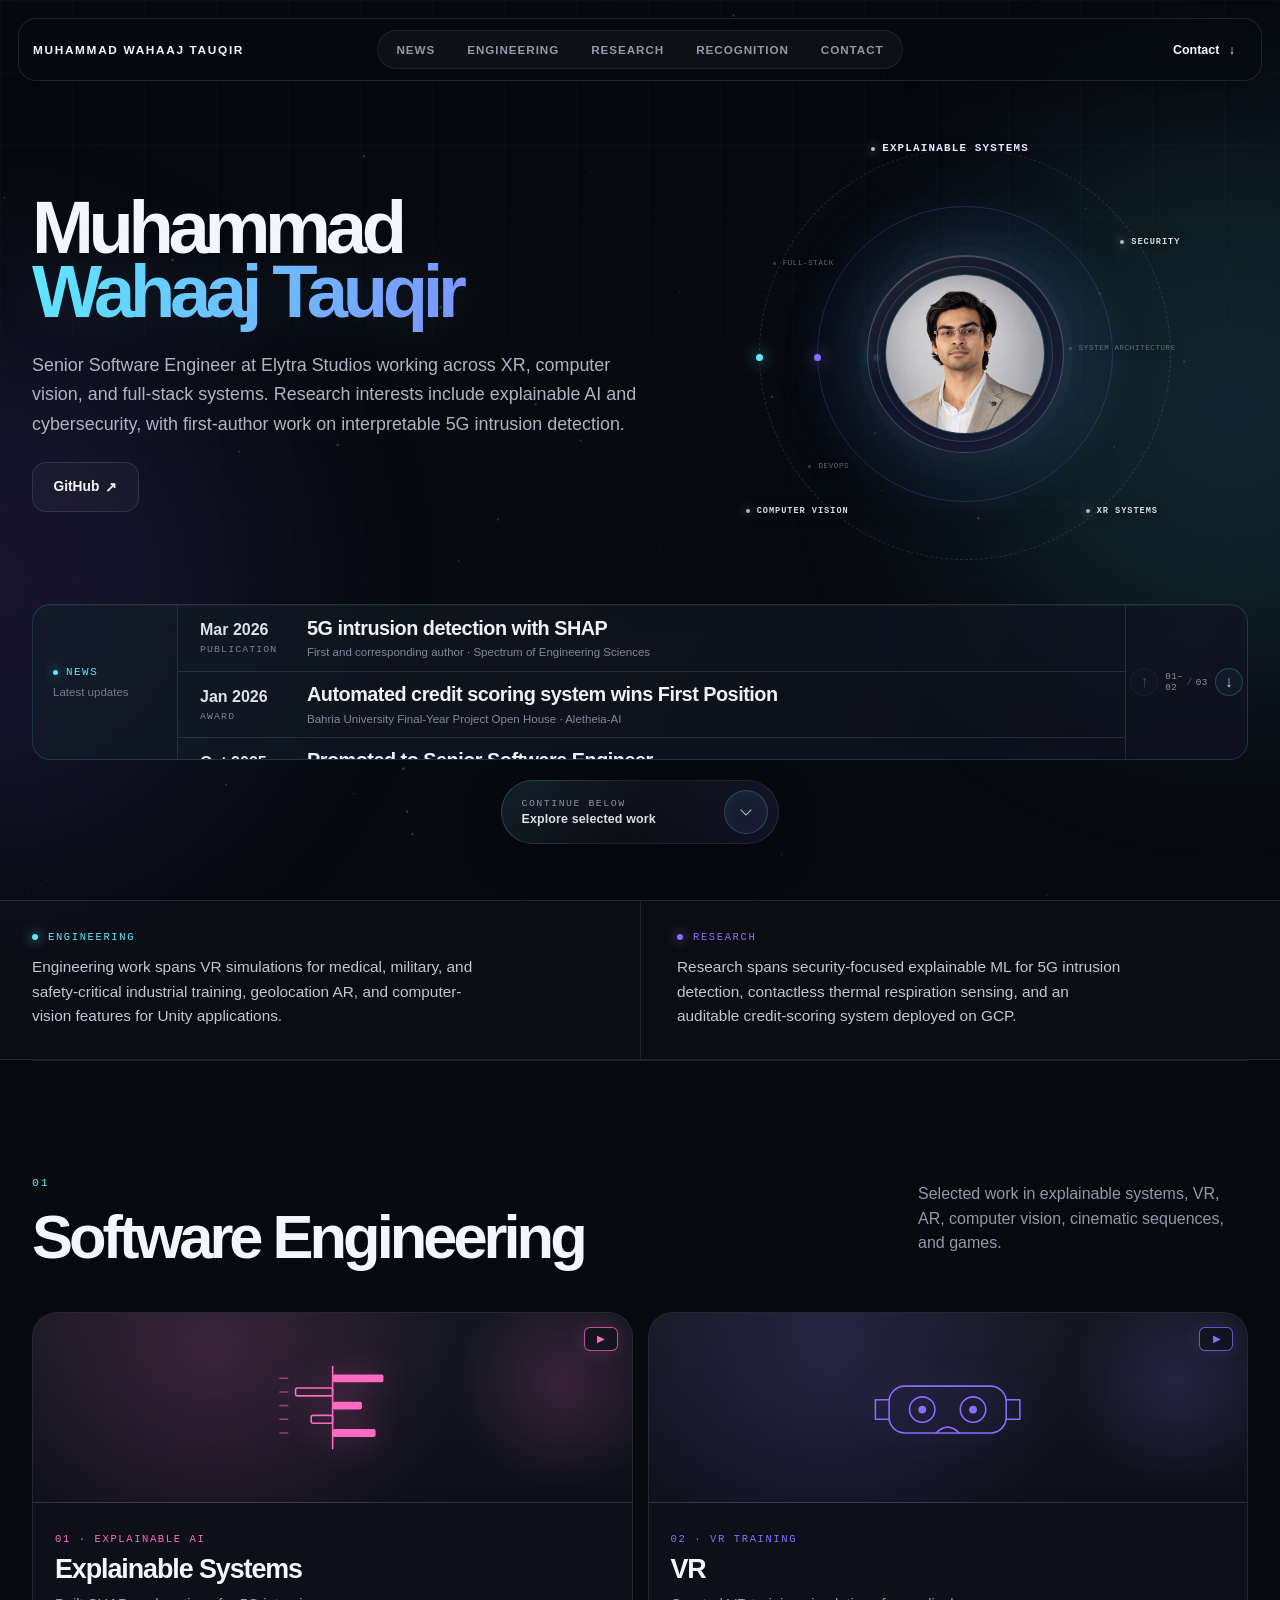
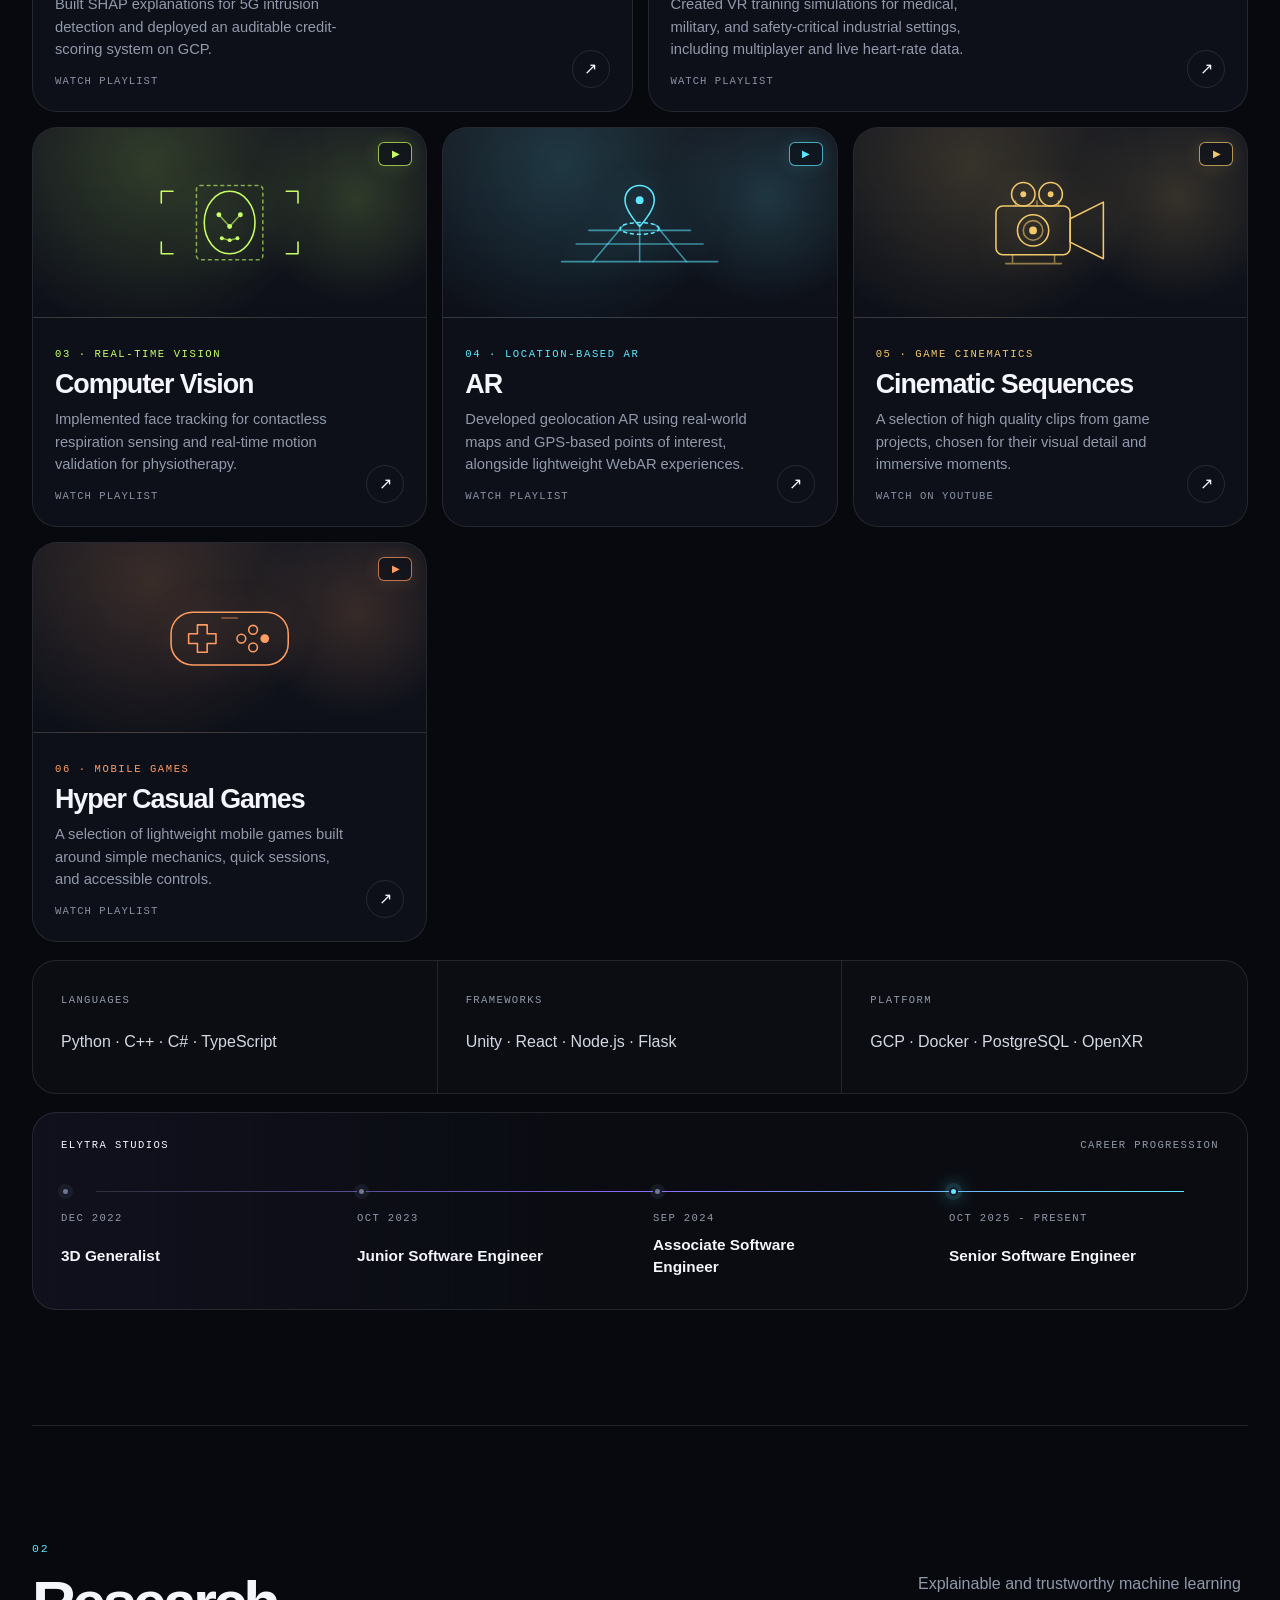
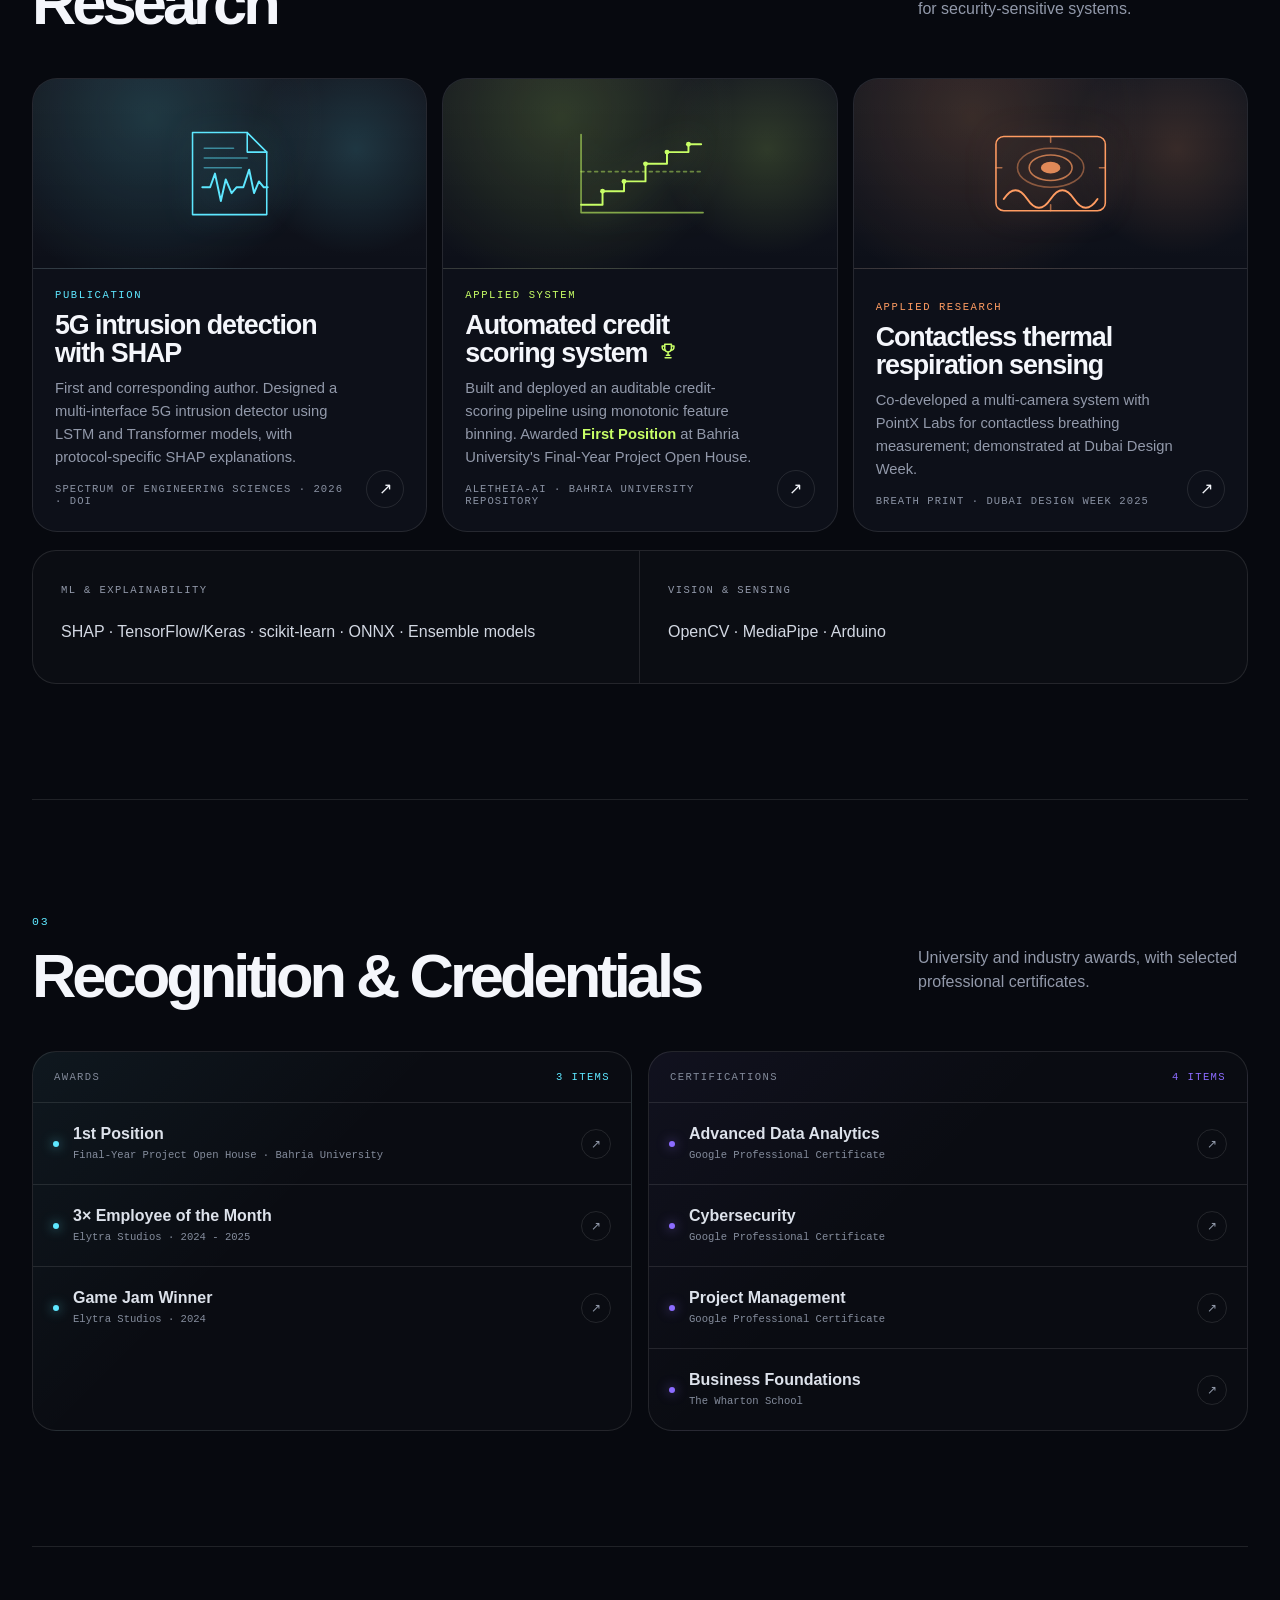
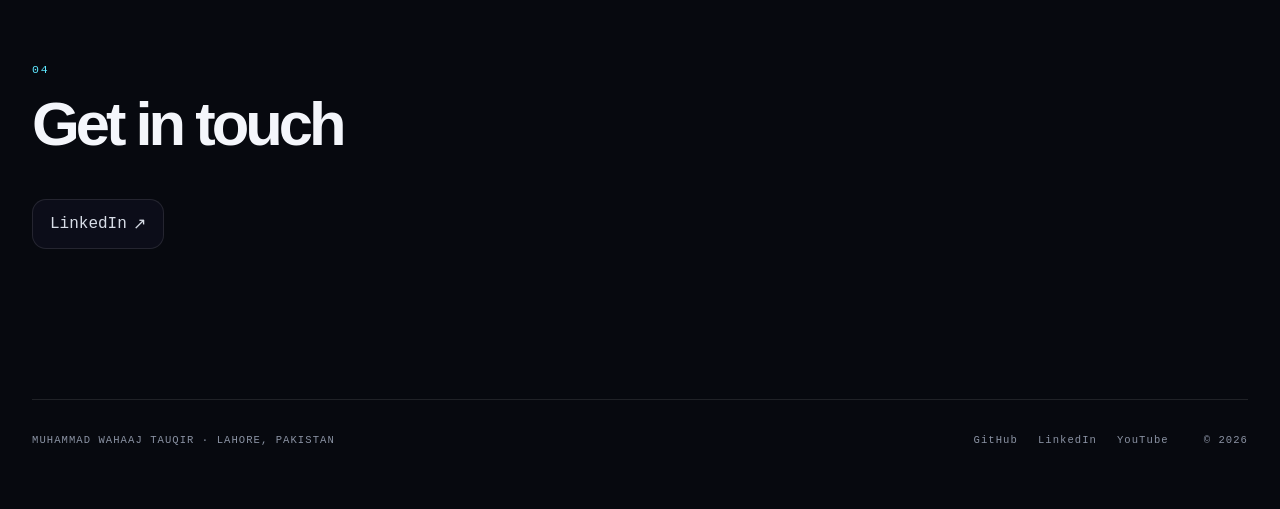
==== commit d43bfd73: "Refine hero spacing and scroll gateway layout Adjusts hero section sizing, padding, and visual scale" ====
--- a/index.html
+++ b/index.html
@@ -31,7 +31,7 @@
     <meta name="twitter:image" content="https://wahaajtauqir.github.io/assets/muhammad-wahaaj-tauqir.png" />
 
     <title>Muhammad Wahaaj Tauqir | Software Engineering &amp; Applied Research</title>
-    <link rel="stylesheet" href="styles.css?v=20260827" />
+    <link rel="stylesheet" href="styles.css?v=20260829" />
     <noscript><style>.reveal { opacity: 1; transform: none; }</style></noscript>
     <script src="script.js?v=20260827" defer></script>
     <script type="application/ld+json">
--- a/styles.css
+++ b/styles.css
@@ -199,8 +199,8 @@
   display: grid;
   grid-template-columns: minmax(0, 1.07fr) minmax(420px, 0.93fr);
   align-items: center;
-  min-height: 92svh;
-  padding-block: 116px 72px;
+  min-height: 86svh;
+  padding-block: 104px 56px;
 }
 
 .hero-copy {
@@ -279,7 +279,7 @@
   position: relative;
   display: grid;
   place-items: center;
-  min-height: 550px;
+  min-height: 500px;
   perspective: 1200px;
 }
 
@@ -287,7 +287,7 @@
   position: relative;
   display: grid;
   place-items: center;
-  width: min(38vw, 540px);
+  width: min(35vw, 500px);
   aspect-ratio: 1;
   transform-style: preserve-3d;
   transition: transform 220ms ease-out;
@@ -457,9 +457,9 @@
 .scroll-gateway {
   --gateway-x: 50%;
   --gateway-y: 50%;
-  position: absolute;
-  bottom: 22px;
-  left: 50%;
+  position: relative;
+  grid-column: 1 / -1;
+  justify-self: center;
   z-index: 5;
   display: flex;
   gap: 22px;
@@ -474,7 +474,7 @@
     linear-gradient(120deg, rgba(94, 231, 255, 0.32), rgba(255, 255, 255, 0.08) 48%, rgba(140, 108, 255, 0.28)) border-box;
   box-shadow: 0 16px 45px rgba(0, 0, 0, 0.24);
   backdrop-filter: blur(18px) saturate(125%);
-  transform: translateX(-50%);
+  transform: none;
   transition: box-shadow 260ms ease, transform 260ms ease;
 }
 
@@ -491,7 +491,7 @@
 .scroll-gateway:hover,
 .scroll-gateway:focus-visible {
   box-shadow: 0 18px 52px rgba(36, 173, 211, 0.17);
-  transform: translate(-50%, -4px);
+  transform: translateY(-4px);
 }
 
 .scroll-gateway:hover::before,
@@ -657,7 +657,7 @@
   grid-column: 1 / -1;
   grid-template-columns: 145px minmax(0, 1fr) 122px;
   min-width: 0;
-  margin-bottom: 32px;
+  margin-bottom: 20px;
   overflow: hidden;
   border: 1px solid rgba(94, 231, 255, 0.16);
   border-radius: 18px;
@@ -793,9 +793,12 @@
 
 .hero-news-controls button {
   display: grid;
+  flex: 0 0 28px;
   place-items: center;
   width: 28px;
   height: 28px;
+  aspect-ratio: 1;
+  box-sizing: border-box;
   padding: 0;
   border: 1px solid rgba(94, 231, 255, 0.22);
   border-radius: 50%;
@@ -1049,6 +1052,33 @@
   transition: transform 400ms cubic-bezier(.2,.8,.2,1);
 }
 
+.work-grid .portfolio-card[href*="youtube.com"] .card-visual::before {
+  position: absolute;
+  top: 14px;
+  right: 14px;
+  z-index: 3;
+  display: grid;
+  width: 32px;
+  height: 22px;
+  place-items: center;
+  border: 1px solid color-mix(in srgb, var(--card-accent) 72%, transparent);
+  border-radius: 6px;
+  background: rgba(11, 14, 23, 0.58);
+  color: var(--card-accent);
+  content: "▶";
+  font-size: 0.62rem;
+  line-height: 1;
+  text-indent: 1px;
+  box-shadow: 0 0 18px color-mix(in srgb, var(--card-accent) 16%, transparent);
+  pointer-events: none;
+  transition: background 180ms ease, border-color 180ms ease;
+}
+
+.work-grid .portfolio-card[href*="youtube.com"]:hover .card-visual::before {
+  border-color: var(--card-accent);
+  background: color-mix(in srgb, var(--card-accent) 14%, rgba(11, 14, 23, 0.72));
+}
+
 .portfolio-card:hover .card-visual svg { transform: scale(1.06); }
 
 .card-body {
@@ -1105,13 +1135,7 @@
 }
 
 .card-youtube {
-  width: 1.1em;
-  height: 1.1em;
-  fill: none;
-  stroke: currentColor;
-  stroke-width: 1.65;
-  stroke-linecap: round;
-  stroke-linejoin: round;
+  display: none;
 }
 
 .card-arrow {
@@ -1298,31 +1322,16 @@
   transform: translateY(0);
 }
 
-@media (max-width: 1180px) {
-  .scroll-gateway {
-    position: relative;
-    bottom: auto;
-    left: auto;
-    grid-column: 1 / -1;
-    justify-self: center;
-    margin: 24px 0 0;
-    transform: none;
-  }
-
-  .scroll-gateway:hover,
-  .scroll-gateway:focus-visible { transform: translateY(-4px); }
-}
-
 @media (max-width: 1080px) {
   .hero {
     grid-template-columns: 1fr;
-    padding-top: 150px;
+    padding-top: 132px;
   }
 
   .hero-copy { max-width: 870px; }
   .hero-news { grid-row: 2; margin-top: 24px; }
-  .hero-visual { min-height: 570px; }
-  .core-stage { width: min(76vw, 560px); }
+  .hero-visual { min-height: 510px; }
+  .core-stage { width: min(72vw, 520px); }
   .scroll-gateway { margin-bottom: 26px; }
 
   .work-grid .portfolio-card:nth-child(n),
@@ -1347,6 +1356,8 @@
     grid-template-columns: auto 1fr;
     gap: 12px;
     align-items: center;
+    min-height: 54px;
+    box-sizing: border-box;
     padding: 13px 120px 13px 14px;
     border-right: 0;
     border-bottom: 1px solid var(--line);
@@ -1362,9 +1373,9 @@
   }
   .hero-news-controls {
     position: absolute;
-    top: 7px;
+    top: 13px;
     right: 8px;
-    min-height: 39px;
+    height: 28px;
     padding-inline: 6px;
     border-left: 0;
   }
@@ -1415,14 +1426,14 @@
   .site-header { top: 10px; width: calc(100% - 20px); }
   .brand-name { font-size: 0.58rem; letter-spacing: 0.09em; }
   .header-link { font-size: 0.7rem; }
-  .hero { min-height: auto; padding-block: 112px 56px; }
+  .hero { min-height: auto; padding-block: 98px 42px; }
   .hero h1 { font-size: clamp(2.65rem, 12vw, 4.1rem); }
   .hero-intro { font-size: 0.96rem; }
   .hero-actions { align-items: stretch; flex-direction: column; }
   .button { width: 100%; }
   .hero-actions .button { width: fit-content; }
-  .hero-visual { min-height: 430px; }
-  .core-stage { width: min(86vw, 430px); }
+  .hero-visual { min-height: 390px; }
+  .core-stage { width: min(80vw, 400px); }
   .orbit-label {
     gap: 6px;
     font-size: 0.48rem;
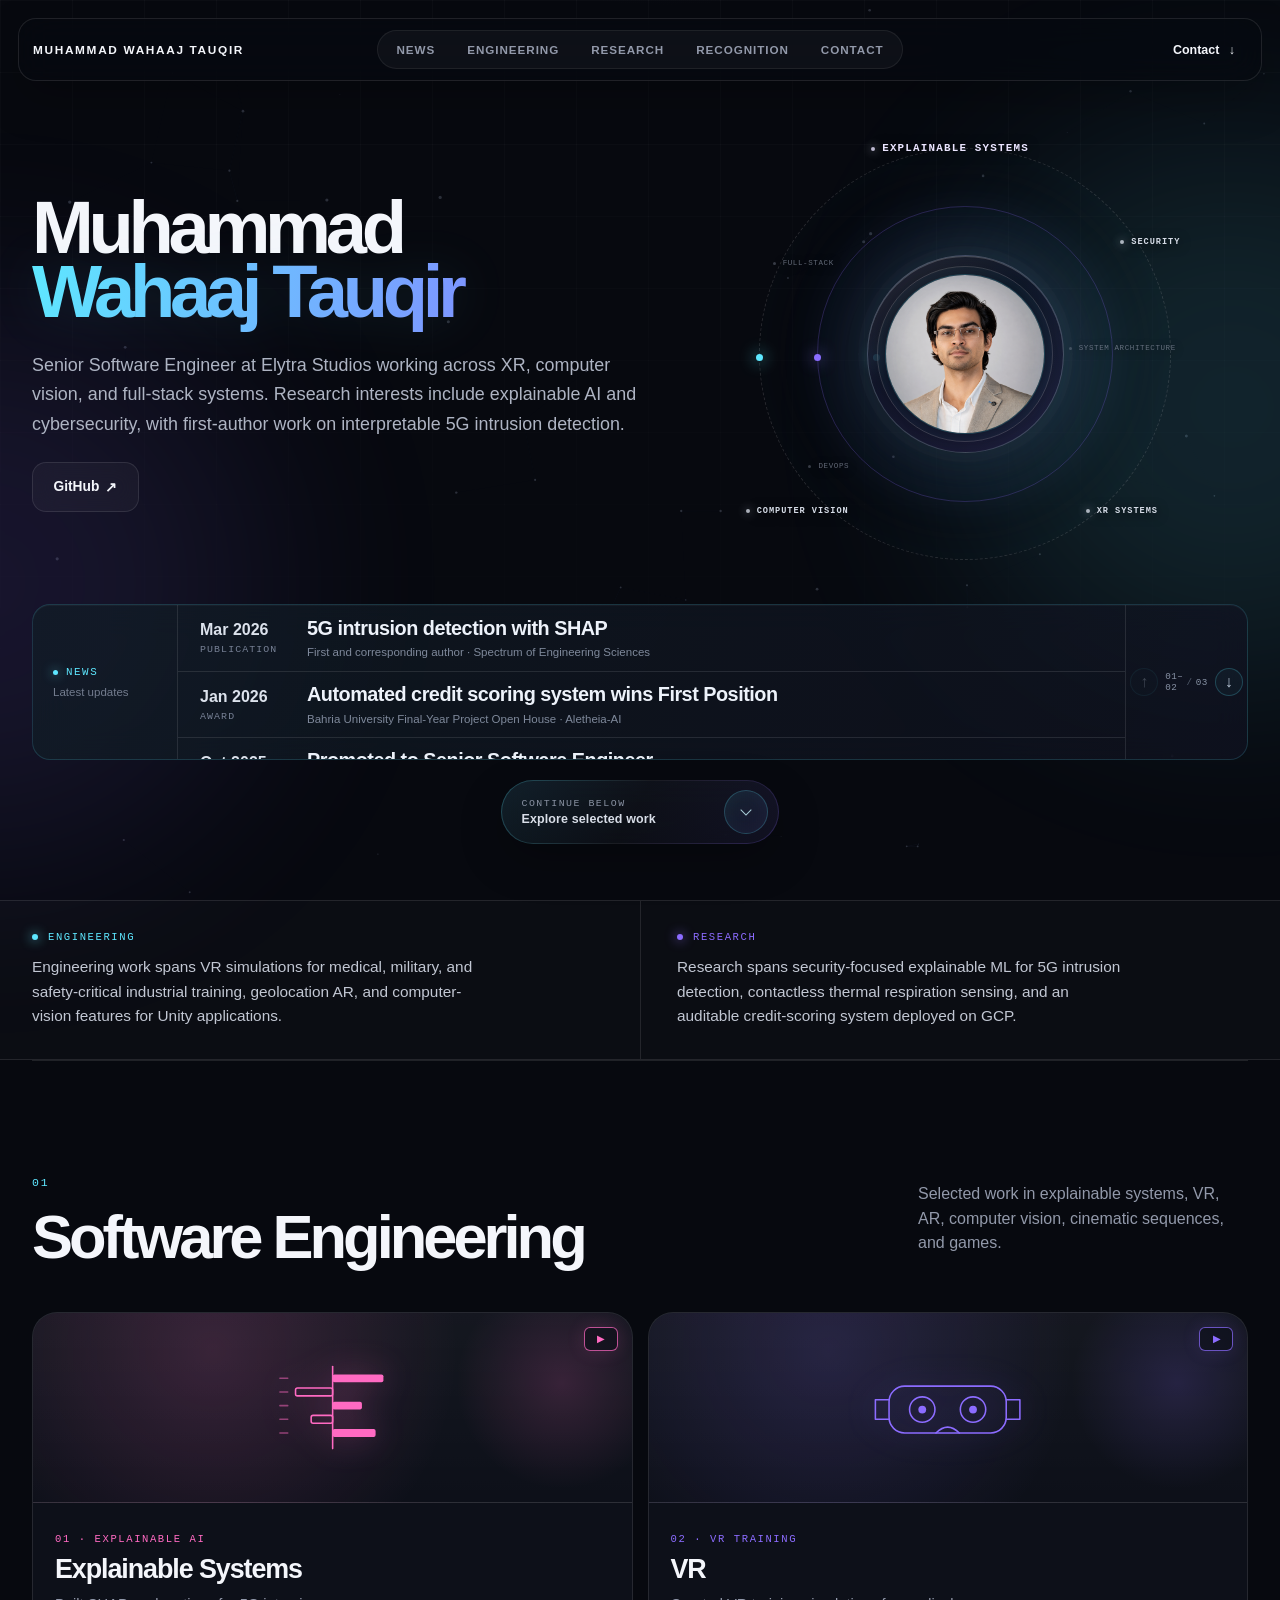
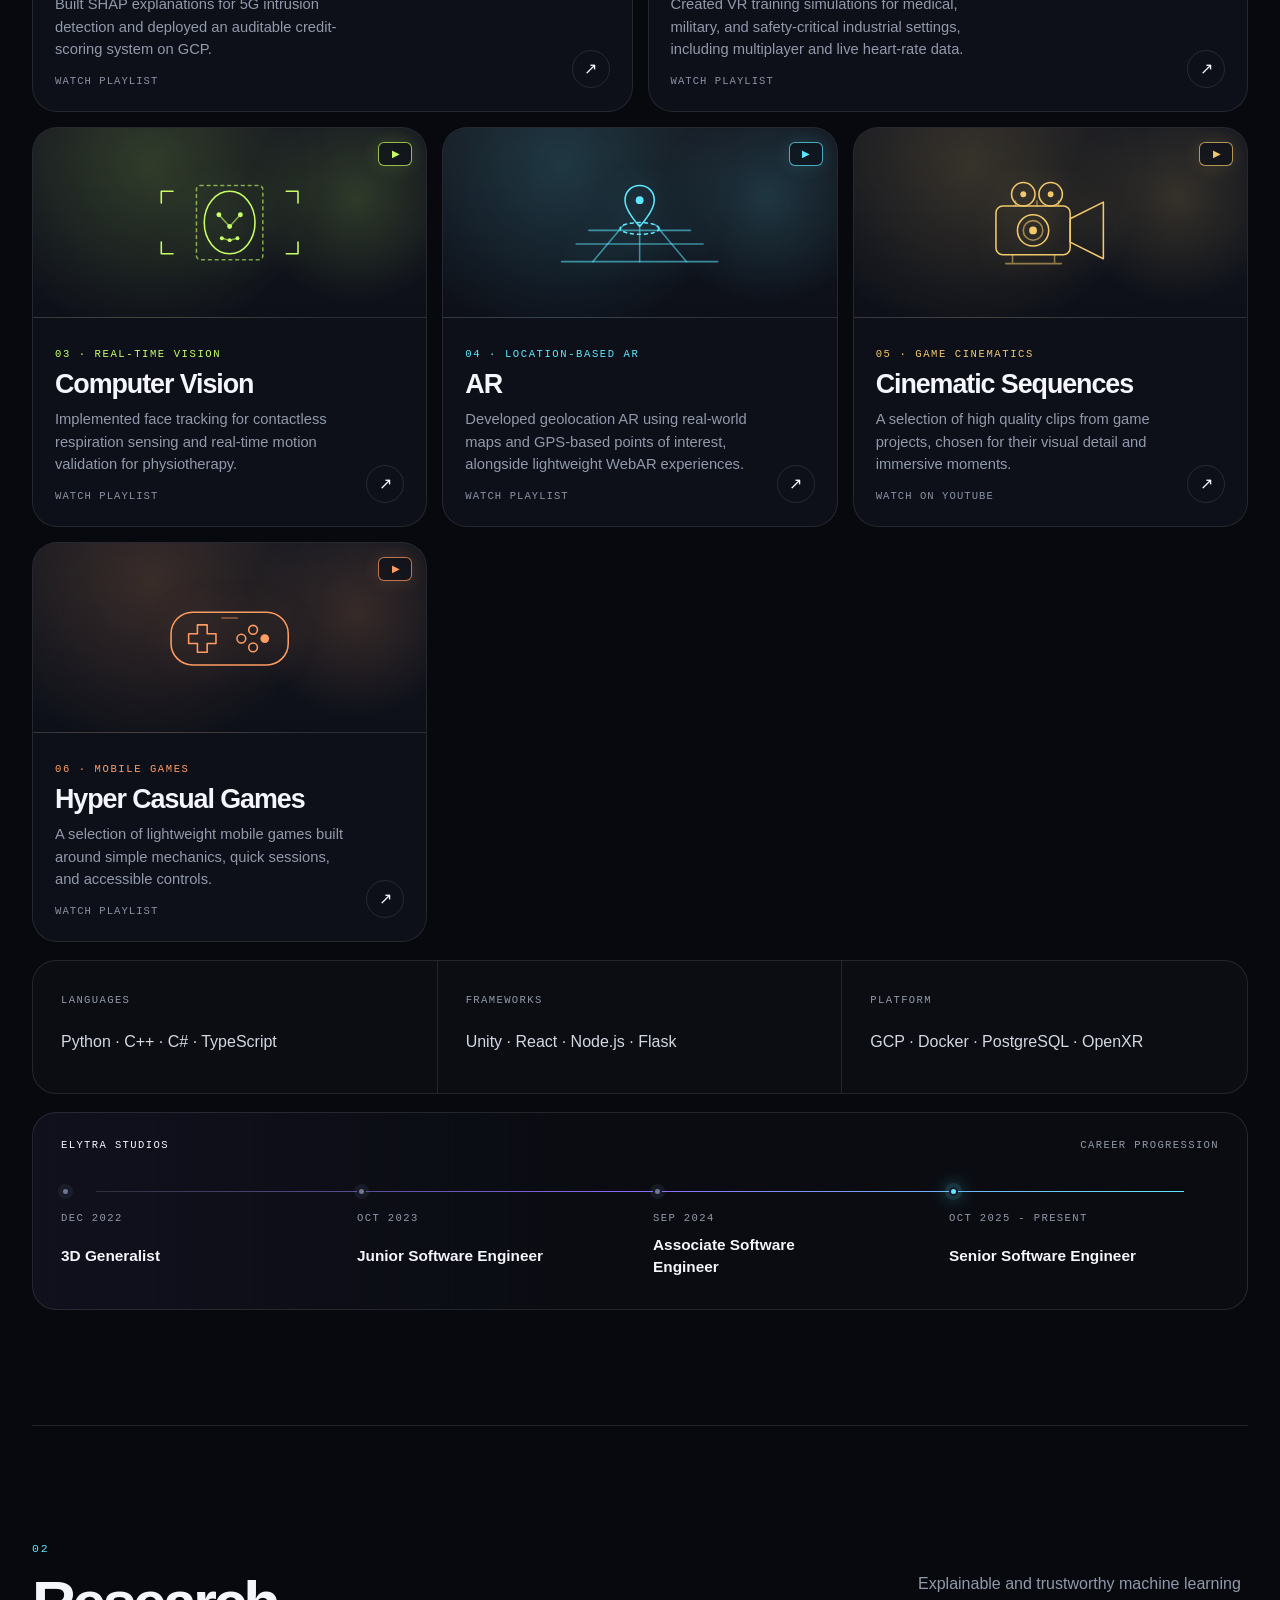
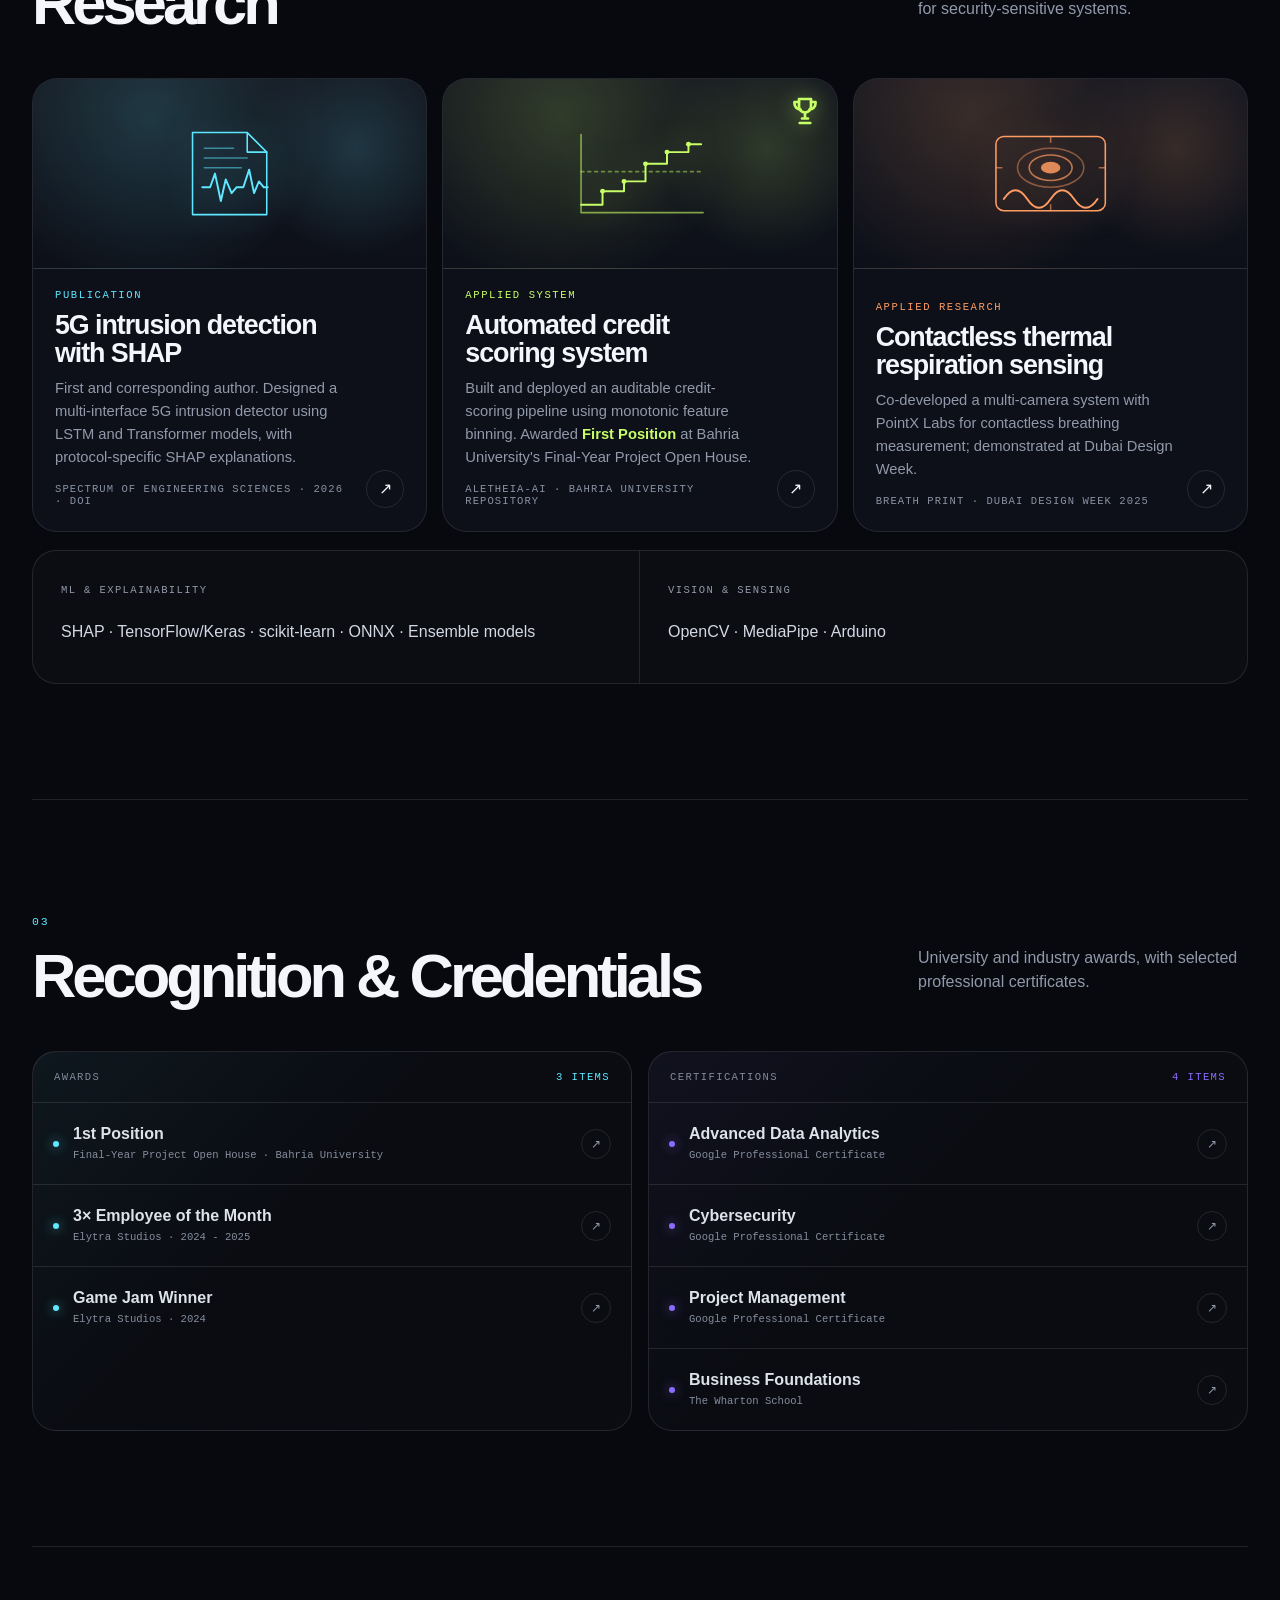
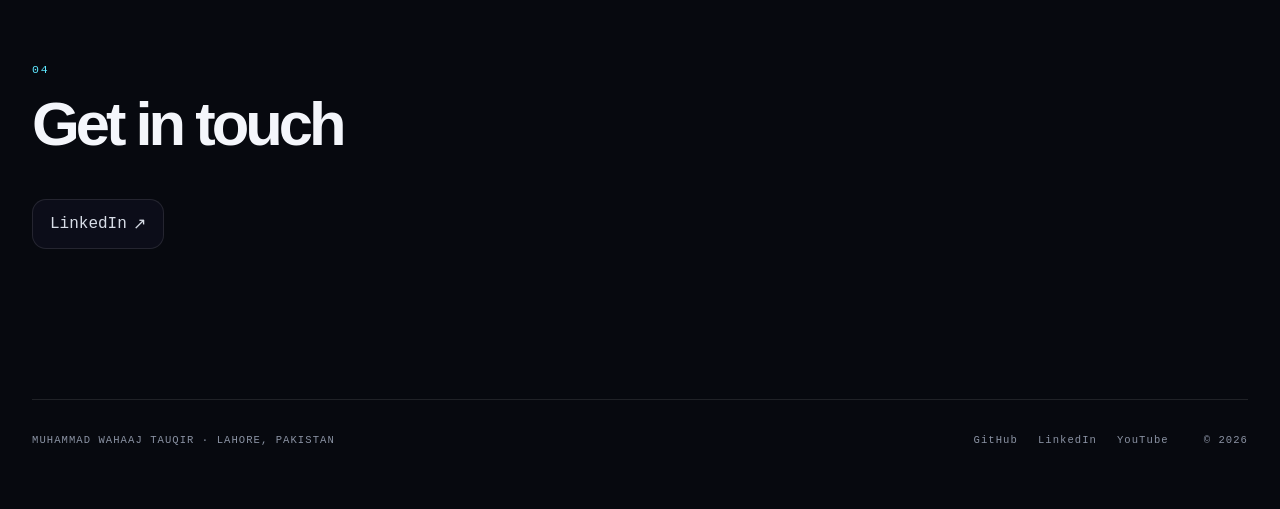
==== commit 03f61e42: "Move scorecard award icon to card visual Refactors the credit scoring portfolio card so the award tr" ====
--- a/index.html
+++ b/index.html
@@ -31,7 +31,7 @@
     <meta name="twitter:image" content="https://wahaajtauqir.github.io/assets/muhammad-wahaaj-tauqir.png" />
 
     <title>Muhammad Wahaaj Tauqir | Software Engineering &amp; Applied Research</title>
-    <link rel="stylesheet" href="styles.css?v=20260829" />
+    <link rel="stylesheet" href="styles.css?v=20260831" />
     <noscript><style>.reveal { opacity: 1; transform: none; }</style></noscript>
     <script src="script.js?v=20260827" defer></script>
     <script type="application/ld+json">
@@ -455,18 +455,18 @@
             rel="noreferrer"
             data-tilt
           >
-            <div class="card-visual" aria-hidden="true">
-              <svg viewBox="0 0 200 120"><use href="#glyph-scorecard" /></svg>
-            </div>
-            <div class="card-body">
-              <span class="portfolio-kicker">Applied System</span>
-              <h3>
-                Automated credit scoring system
-                <svg class="award-trophy" viewBox="0 0 24 24" role="img" aria-label="Award-winning project" fill="none" stroke="currentColor" stroke-width="1.8" stroke-linecap="round" stroke-linejoin="round">
+            <div class="card-visual">
+              <svg viewBox="0 0 200 120" aria-hidden="true"><use href="#glyph-scorecard" /></svg>
+              <span class="scorecard-award" aria-hidden="true">
+                <svg viewBox="0 0 24 24" aria-hidden="true" fill="none" stroke="currentColor" stroke-width="1.8" stroke-linecap="round" stroke-linejoin="round">
                   <path d="M8 4h8v5a4 4 0 0 1-8 0V4Z" />
                   <path d="M8 6H5v1a4 4 0 0 0 4 4M16 6h3v1a4 4 0 0 1-4 4M12 13v4M8.5 20h7M10 17h4" />
                 </svg>
-              </h3>
+              </span>
+            </div>
+            <div class="card-body">
+              <span class="portfolio-kicker">Applied System</span>
+              <h3>Automated credit scoring system</h3>
               <p class="card-summary">
                 Built and deployed an auditable credit-scoring pipeline using
                 monotonic feature binning. Awarded <strong class="award-highlight">First Position</strong> at
--- a/styles.css
+++ b/styles.css
@@ -1052,6 +1052,24 @@
   transition: transform 400ms cubic-bezier(.2,.8,.2,1);
 }
 
+.scorecard-award {
+  position: absolute;
+  top: 14px;
+  right: 14px;
+  z-index: 3;
+  display: grid;
+  place-items: center;
+  color: var(--card-accent);
+  pointer-events: none;
+}
+
+.scorecard-award svg {
+  width: 36px;
+  height: 36px;
+  max-width: none;
+  filter: drop-shadow(0 0 10px color-mix(in srgb, var(--card-accent) 56%, transparent));
+}
+
 .work-grid .portfolio-card[href*="youtube.com"] .card-visual::before {
   position: absolute;
   top: 14px;
@@ -1098,15 +1116,6 @@
   font-weight: 660;
   line-height: 1.05;
   letter-spacing: -0.04em;
-}
-
-.award-trophy {
-  display: inline-block;
-  width: 0.75em;
-  height: 0.75em;
-  margin-left: 0.16em;
-  color: var(--card-accent);
-  vertical-align: 0.02em;
 }
 
 .award-highlight {
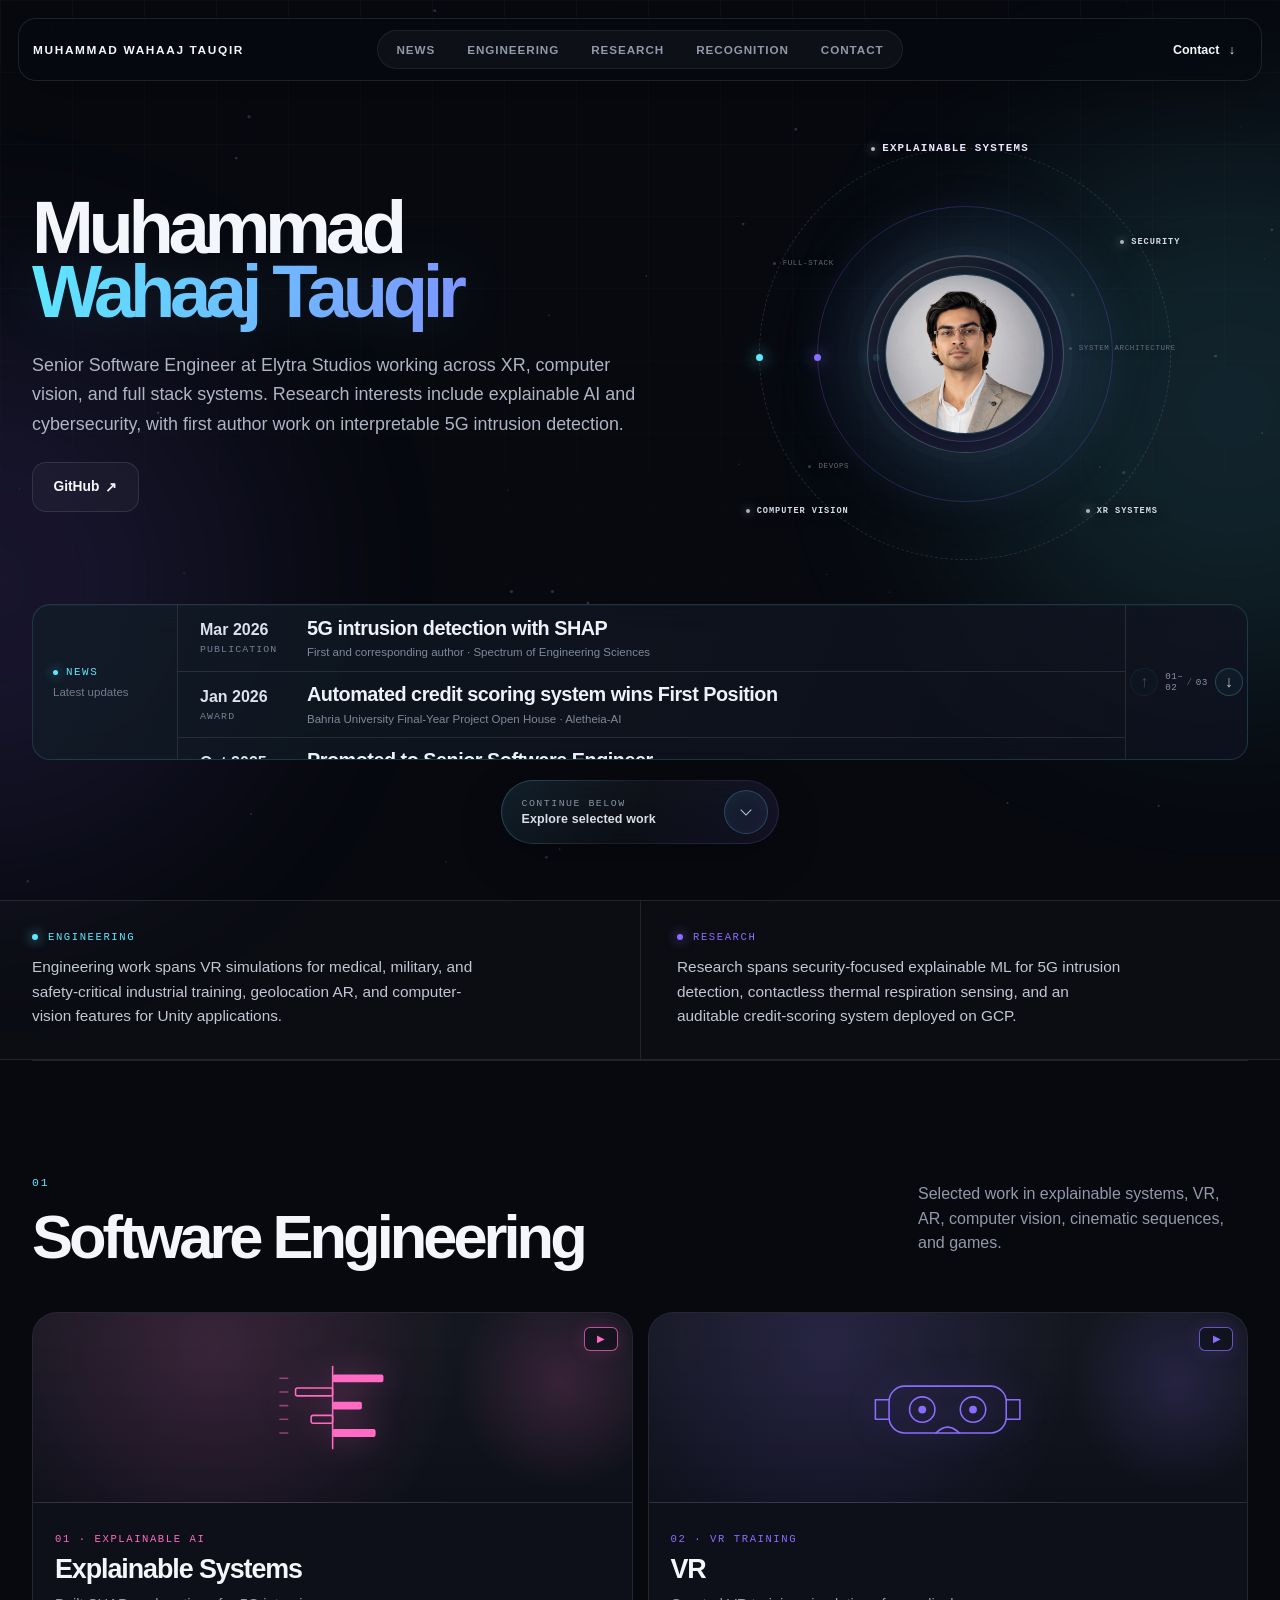
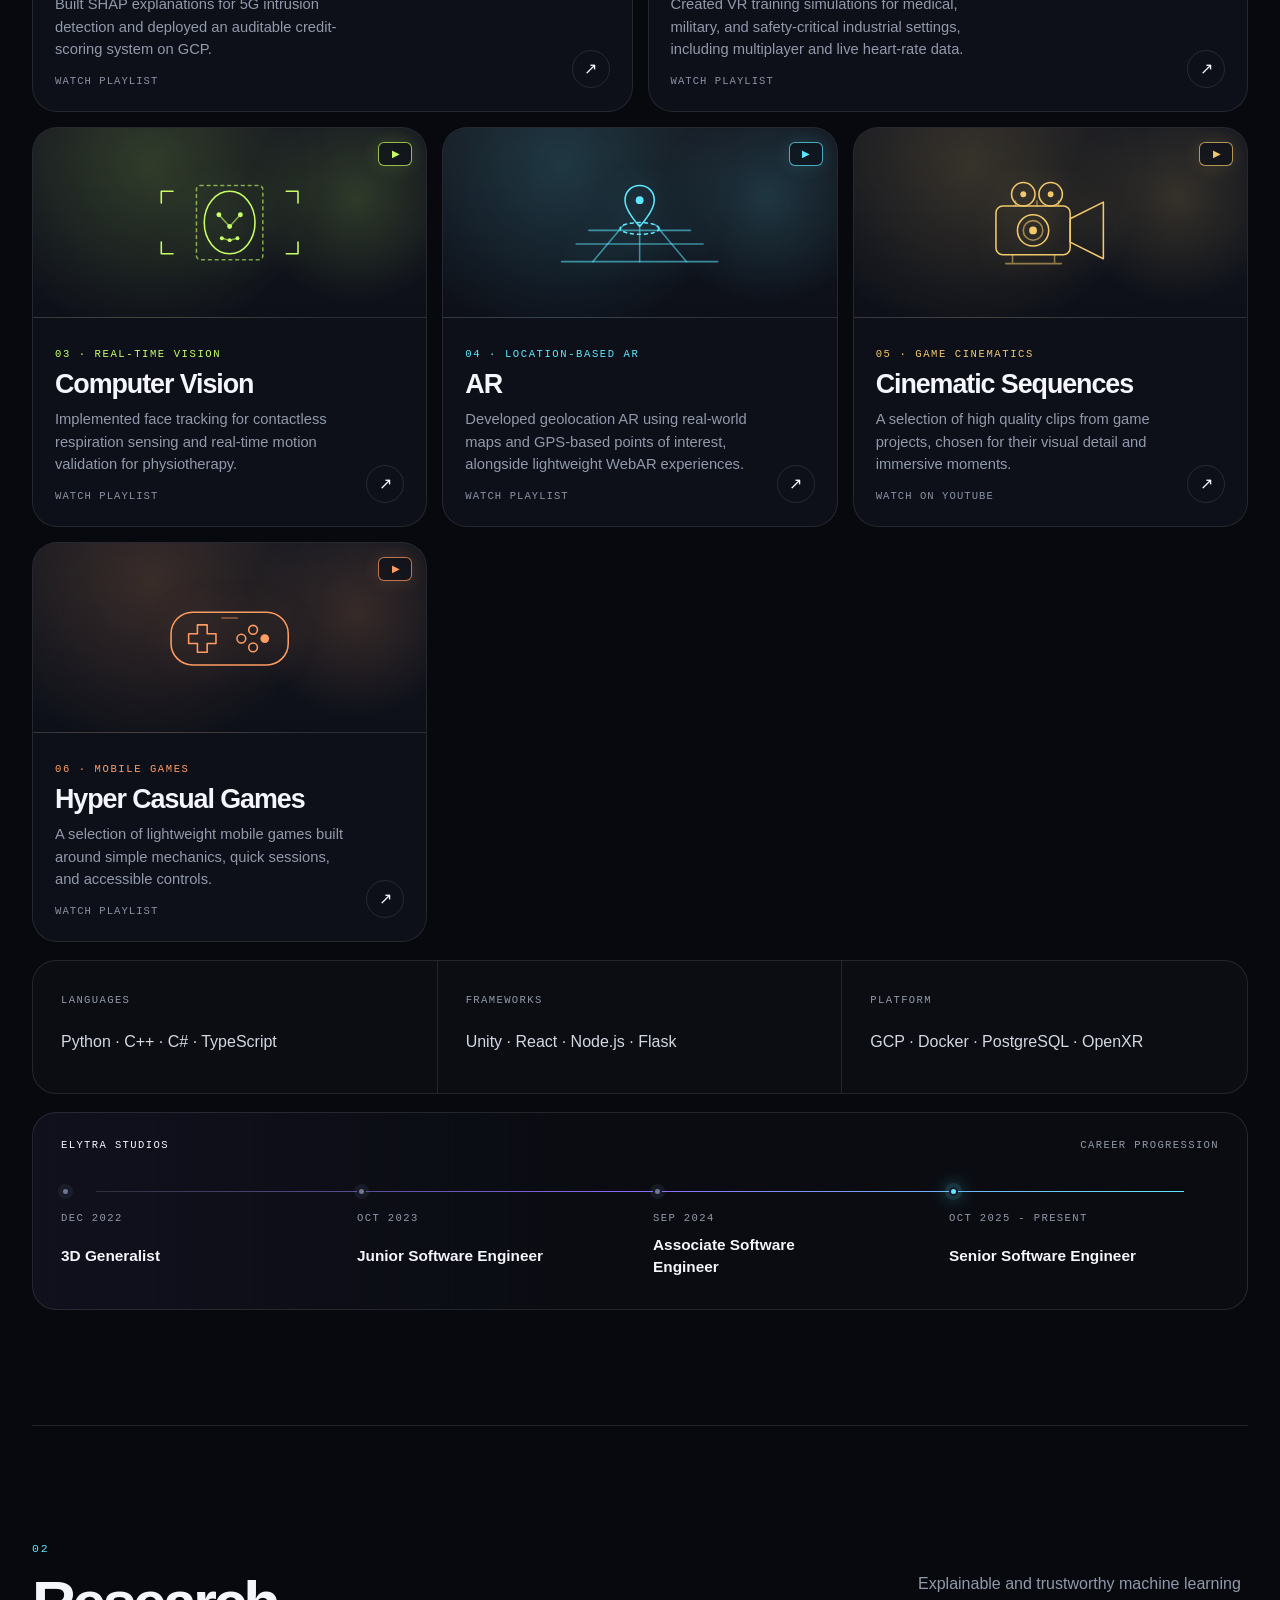
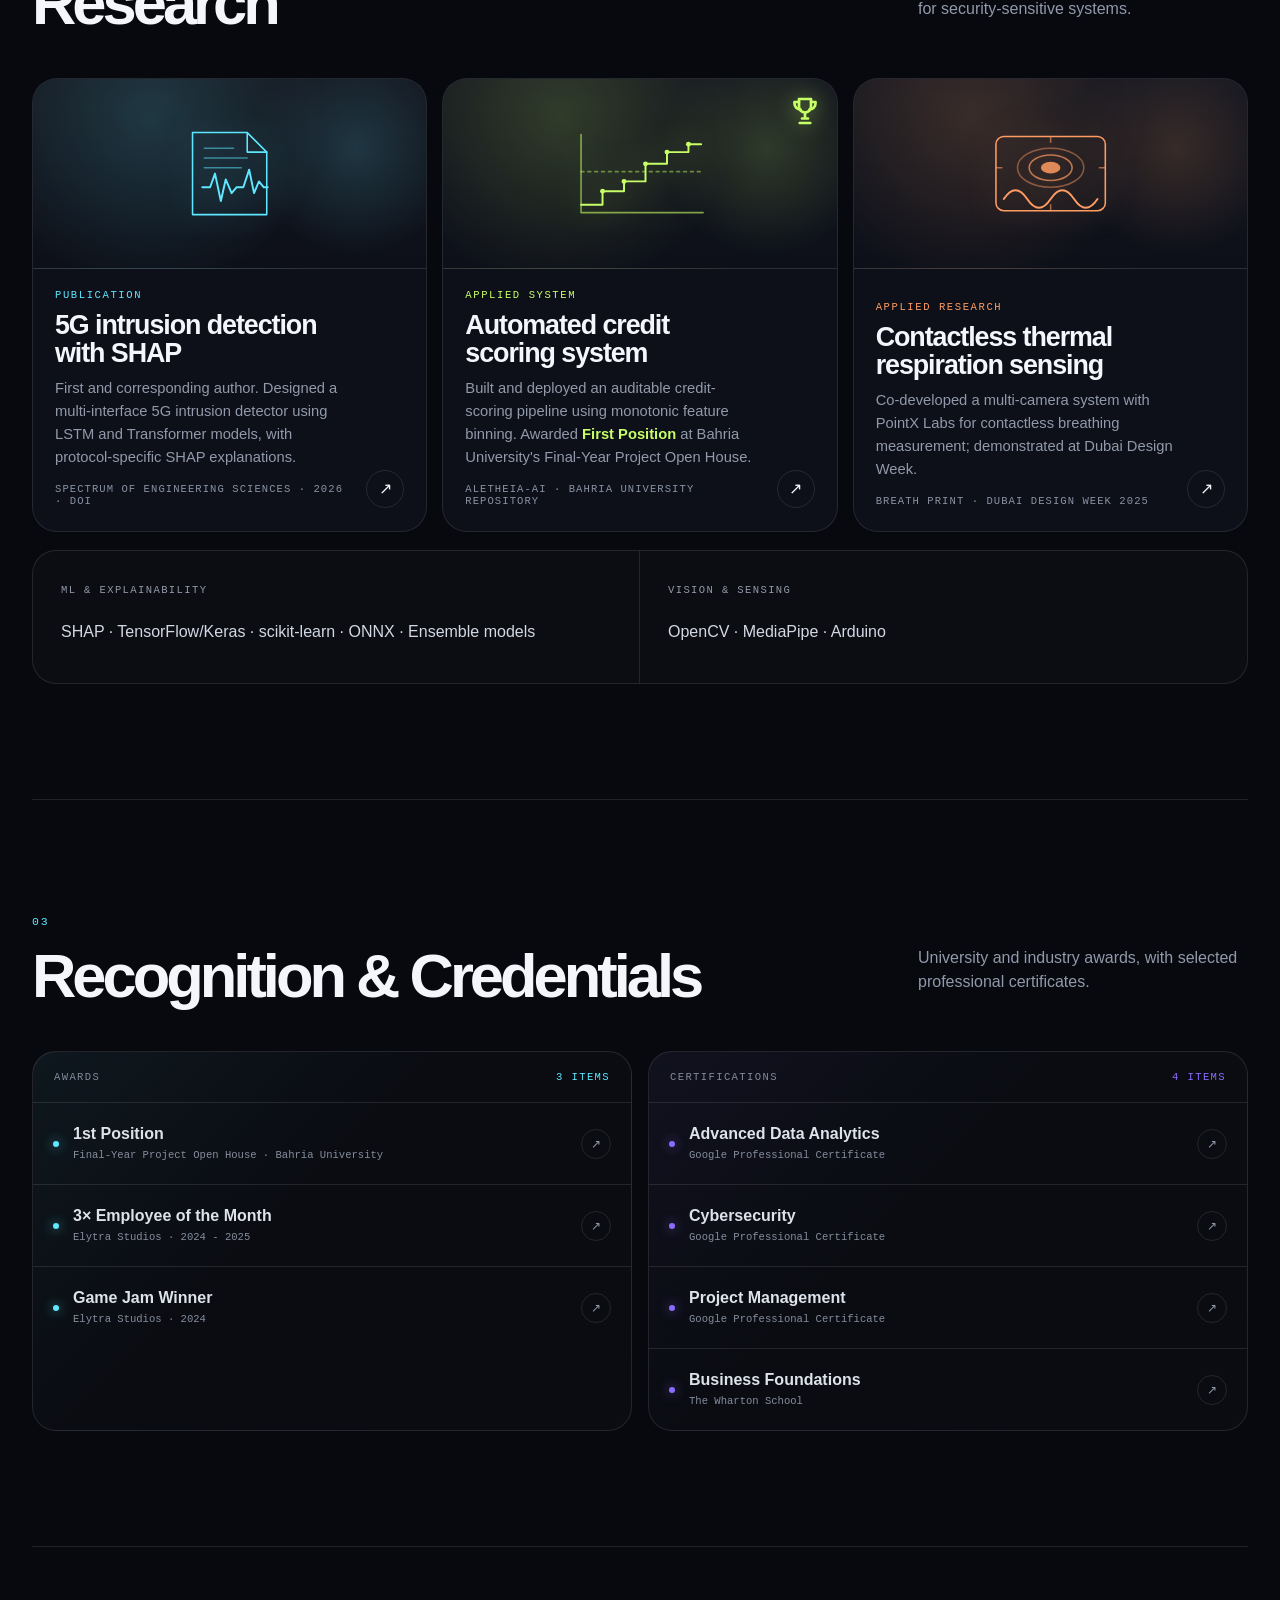
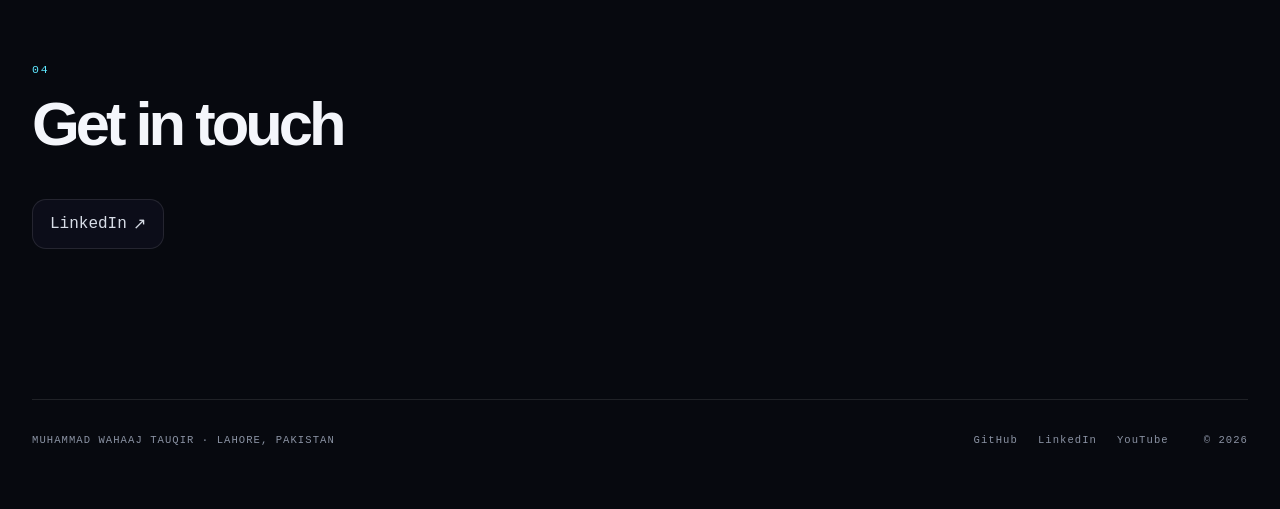
==== commit 138328f1: "hypen" ====
--- a/index.html
+++ b/index.html
@@ -98,8 +98,8 @@
 
           <p class="hero-intro">
             Senior Software Engineer at Elytra Studios working across XR,
-            computer vision, and full-stack systems. Research interests include
-            explainable AI and cybersecurity, with first-author work on
+            computer vision, and full stack systems. Research interests include
+            explainable AI and cybersecurity, with first author work on
             interpretable 5G intrusion detection.
           </p>
 
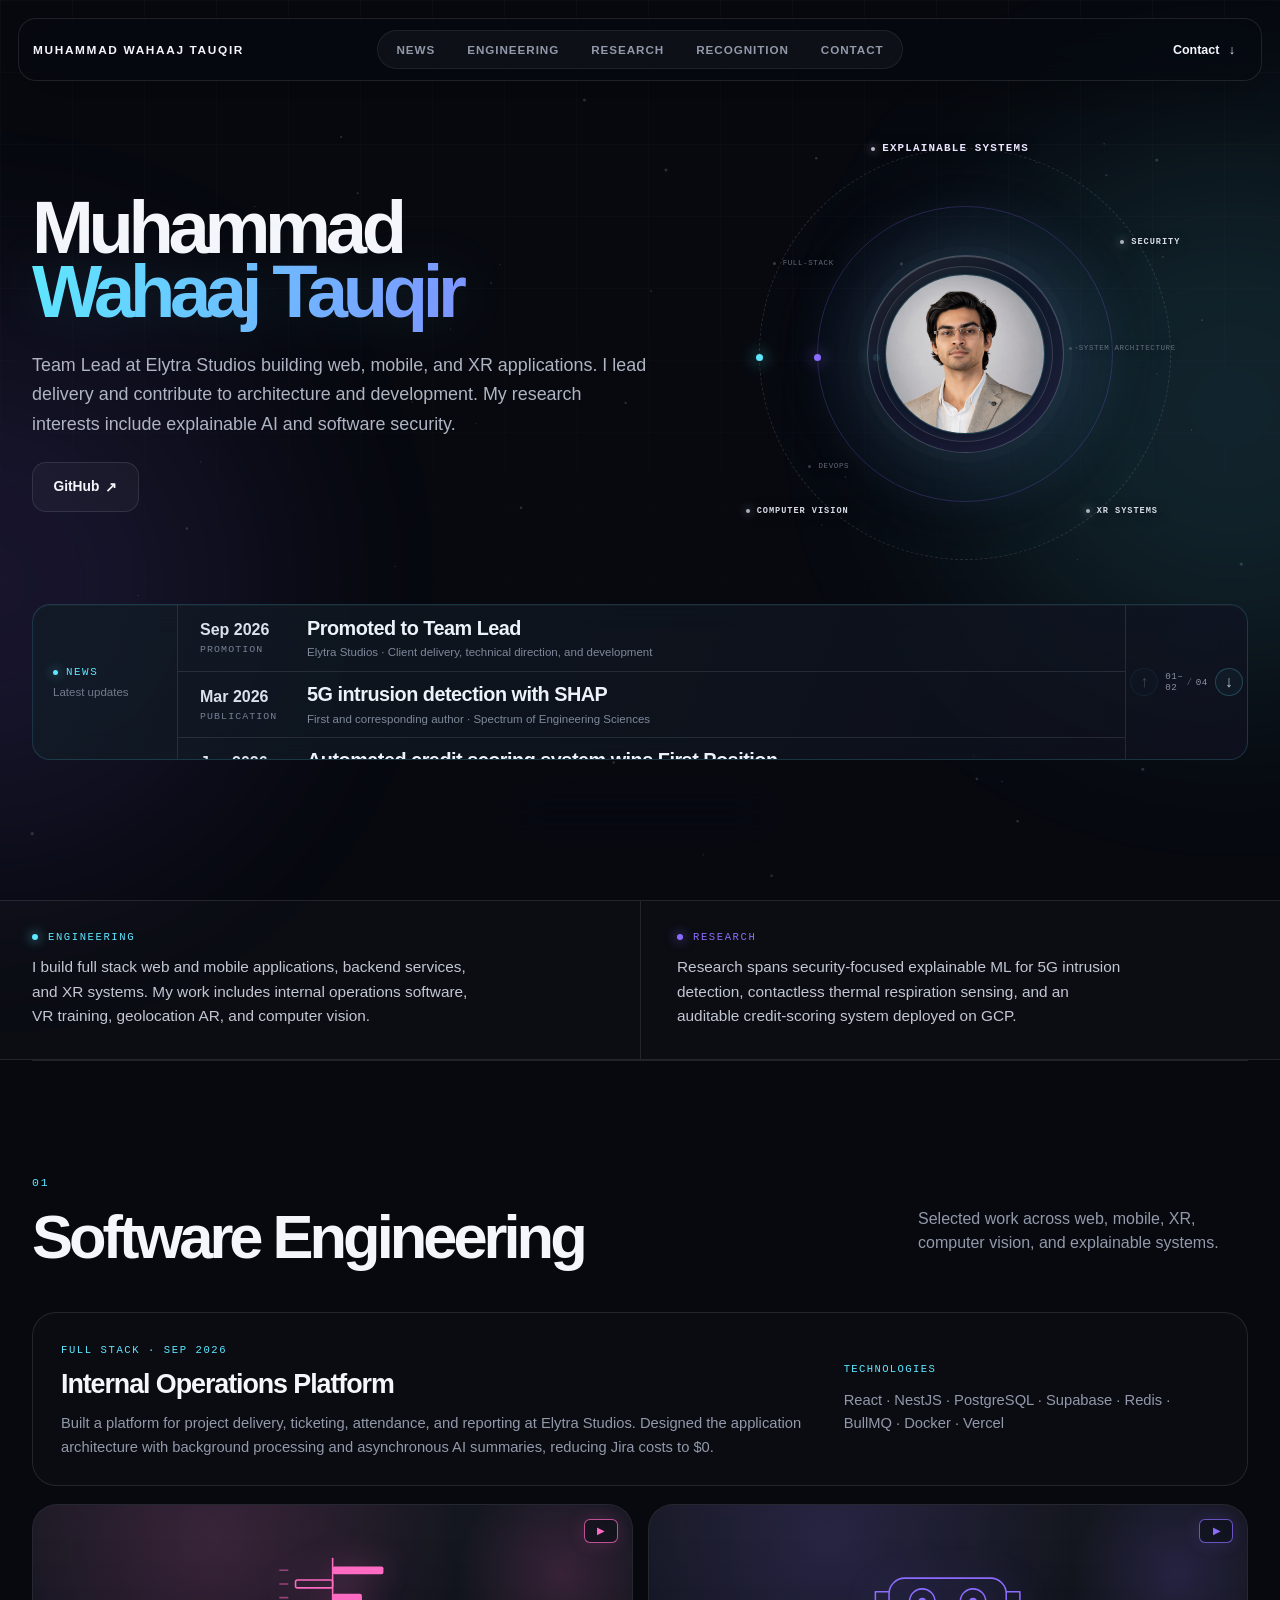
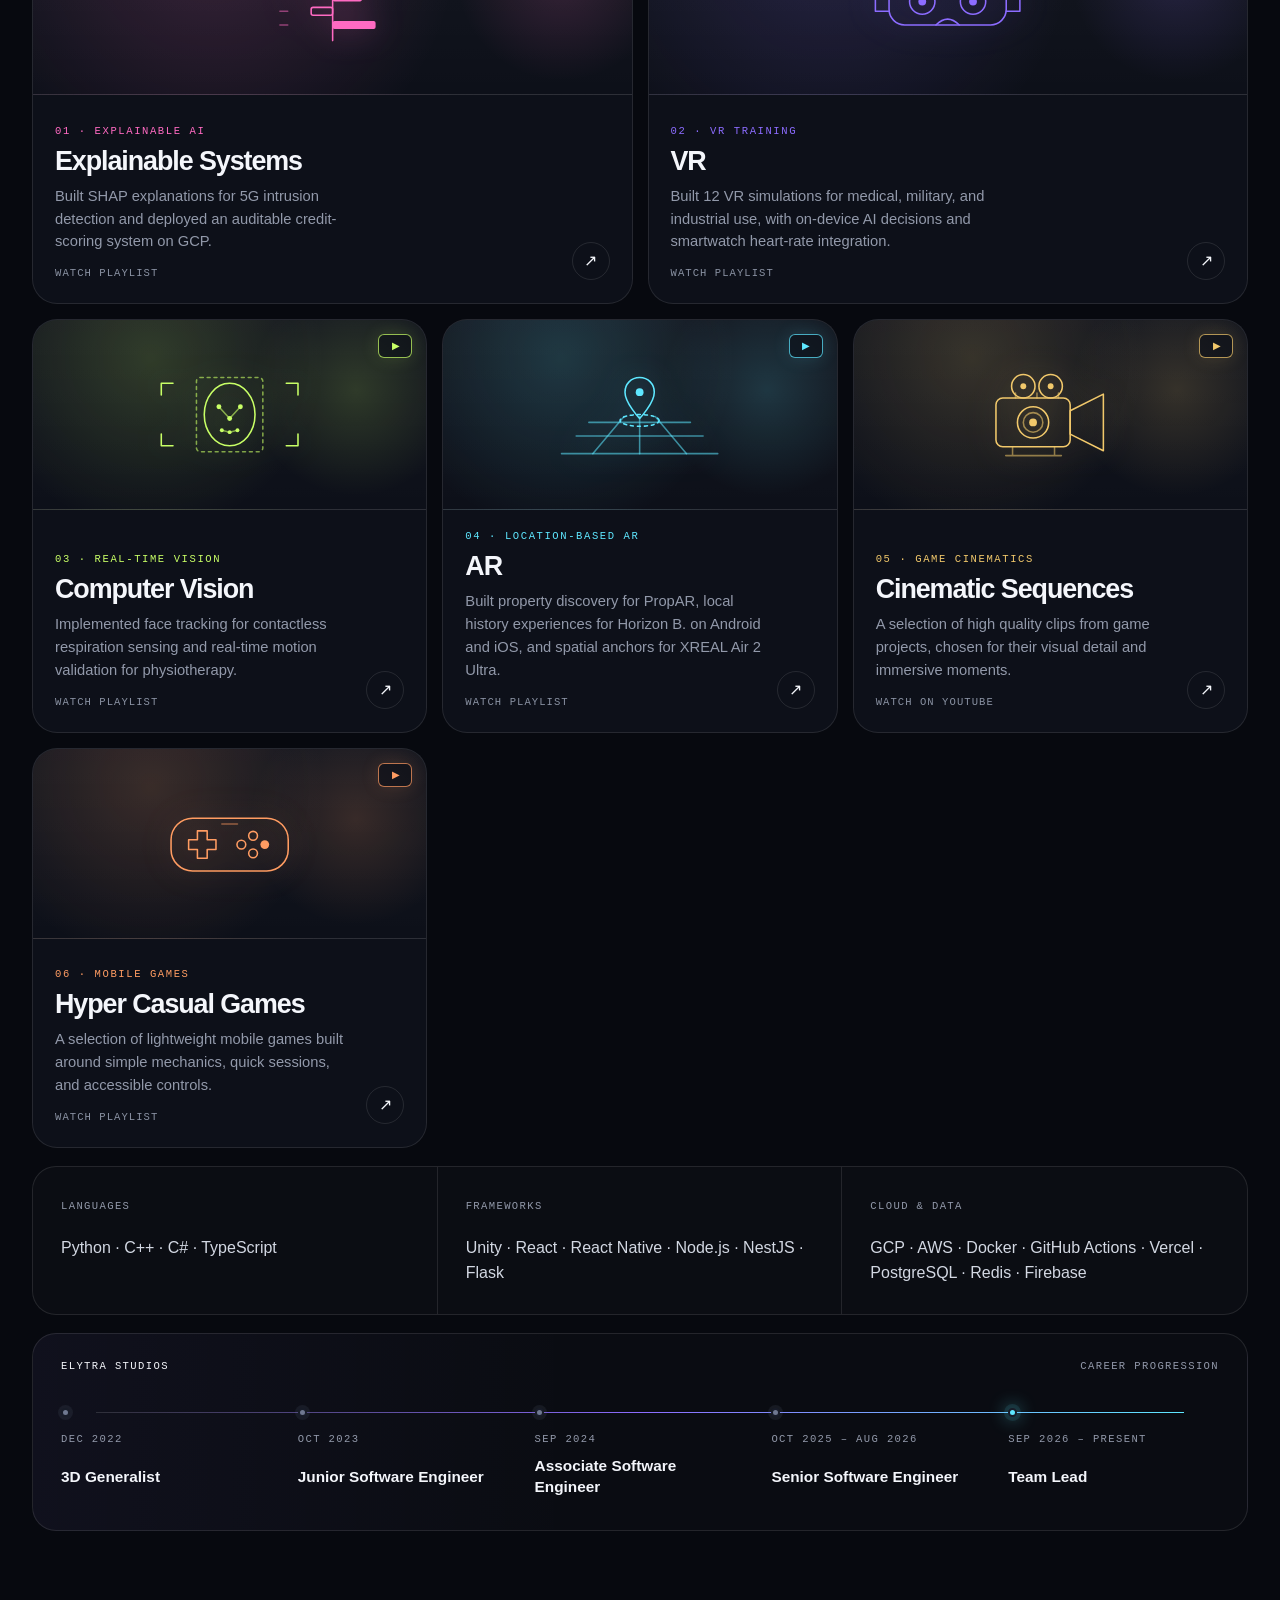
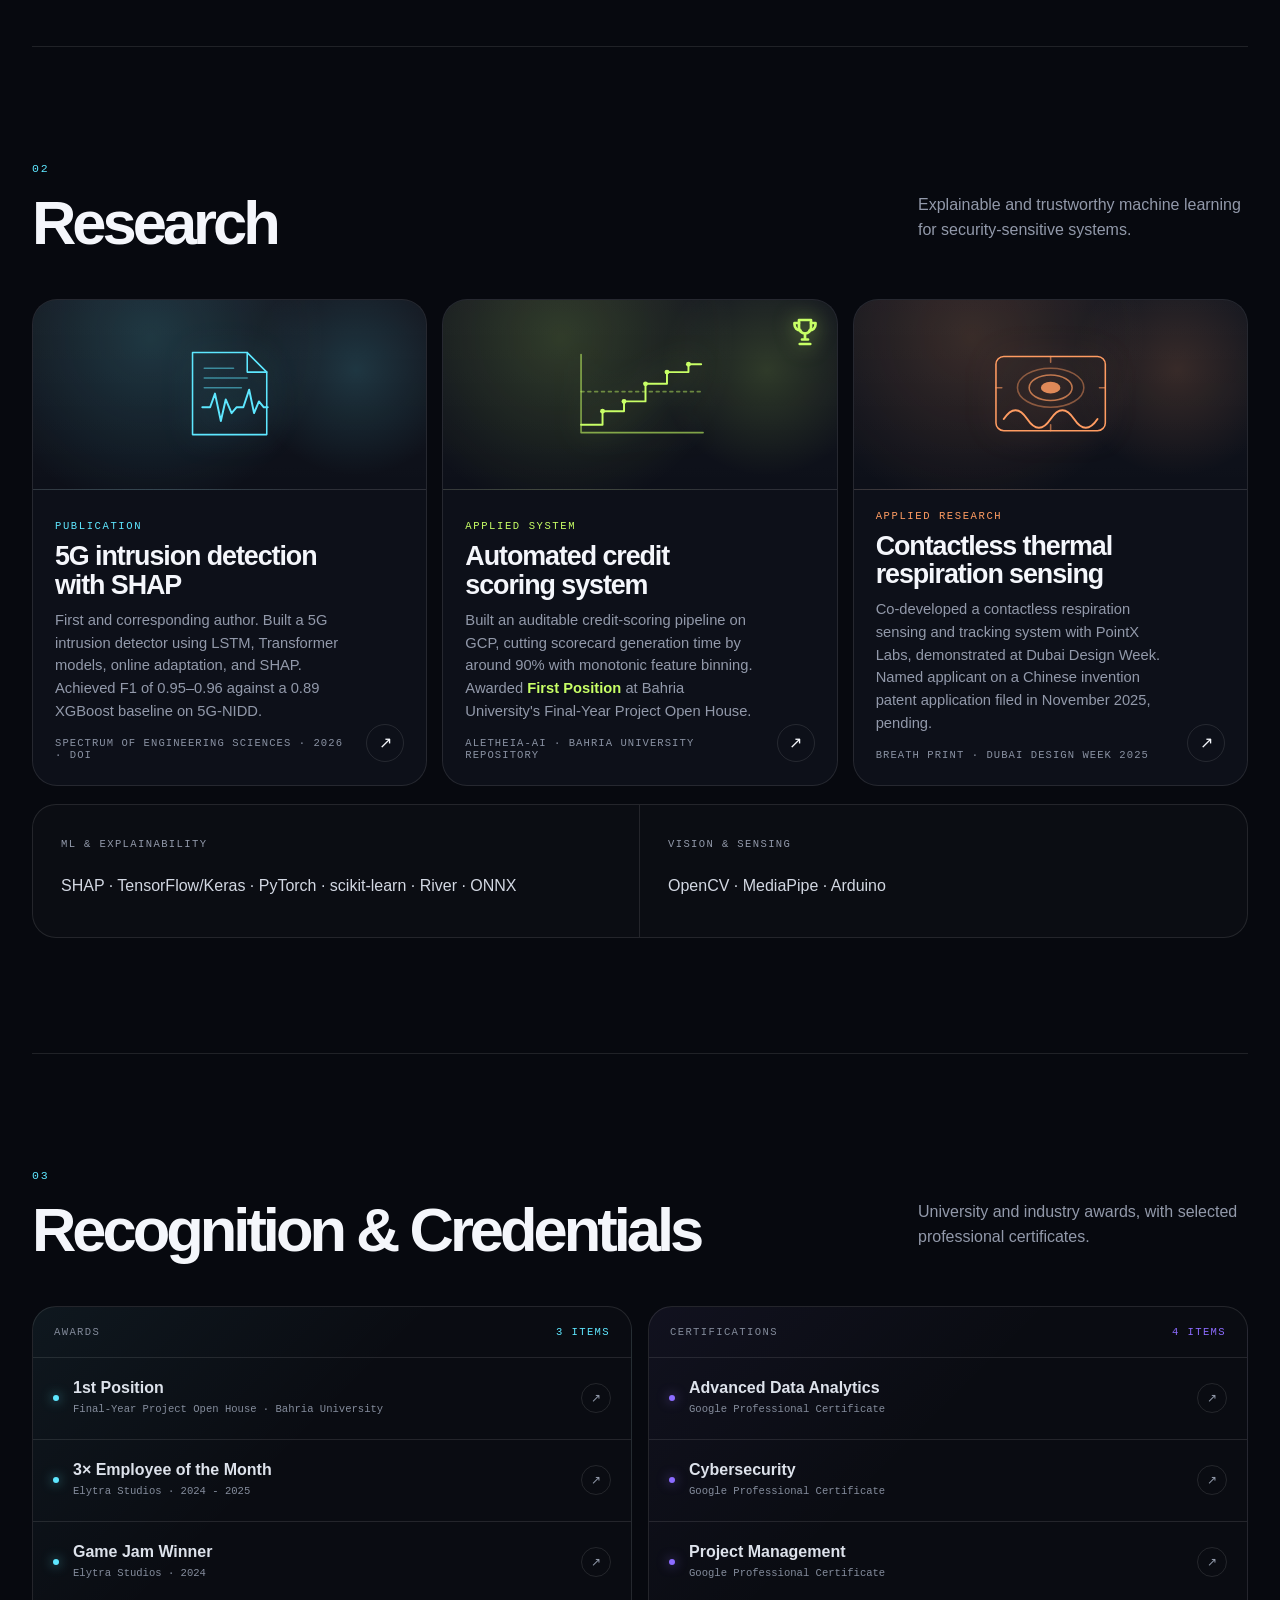
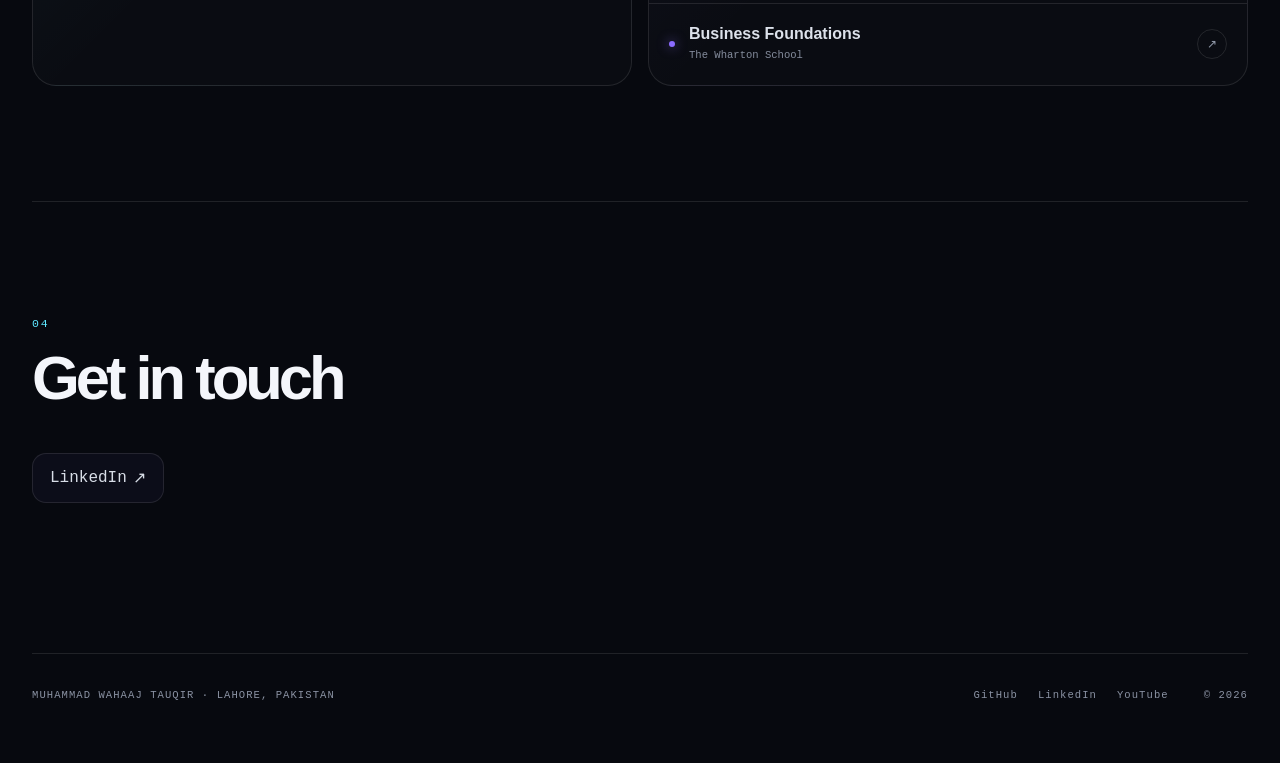
==== commit ef3e19db: "Team Lead" ====
--- a/index.html
+++ b/index.html
@@ -5,7 +5,7 @@
     <meta name="viewport" content="width=device-width, initial-scale=1.0" />
     <meta
       name="description"
-      content="Muhammad Wahaaj Tauqir is a Senior Software Engineer working across XR, computer vision, explainable AI, and security-focused machine learning."
+      content="Muhammad Wahaaj Tauqir is a Team Lead at Elytra Studios building web, mobile, and XR applications, with research in explainable AI and network intrusion detection."
     />
     <meta name="theme-color" content="#07090f" />
     <link rel="canonical" href="https://wahaajtauqir.github.io/" />
@@ -16,7 +16,7 @@
     <meta property="og:title" content="Muhammad Wahaaj Tauqir | Software Engineering &amp; Applied Research" />
     <meta
       property="og:description"
-      content="Engineering across XR, computer vision, and explainable systems, with peer-reviewed research in security-focused machine learning."
+      content="Leading software delivery across web, mobile, and XR, with applied work in computer vision and published research in explainable AI for 5G security."
     />
     <meta property="og:image" content="https://wahaajtauqir.github.io/assets/muhammad-wahaaj-tauqir.png" />
     <meta property="og:image:width" content="512" />
@@ -26,12 +26,12 @@
     <meta name="twitter:title" content="Muhammad Wahaaj Tauqir | Software Engineering &amp; Applied Research" />
     <meta
       name="twitter:description"
-      content="Engineering across XR, computer vision, and explainable systems, with peer-reviewed research in security-focused machine learning."
+      content="Leading software delivery across web, mobile, and XR, with applied work in computer vision and published research in explainable AI for 5G security."
     />
     <meta name="twitter:image" content="https://wahaajtauqir.github.io/assets/muhammad-wahaaj-tauqir.png" />
 
     <title>Muhammad Wahaaj Tauqir | Software Engineering &amp; Applied Research</title>
-    <link rel="stylesheet" href="styles.css?v=20260831" />
+    <link rel="stylesheet" href="styles.css?v=20261105" />
     <noscript><style>.reveal { opacity: 1; transform: none; }</style></noscript>
     <script src="script.js?v=20260827" defer></script>
     <script type="application/ld+json">
@@ -41,7 +41,7 @@
         "name": "Muhammad Wahaaj Tauqir",
         "url": "https://wahaajtauqir.github.io/",
         "image": "https://wahaajtauqir.github.io/assets/muhammad-wahaaj-tauqir.png",
-        "jobTitle": "Senior Software Engineer",
+        "jobTitle": "Team Lead",
         "worksFor": { "@type": "Organization", "name": "Elytra Studios" },
         "alumniOf": { "@type": "CollegeOrUniversity", "name": "Bahria University" },
         "address": { "@type": "PostalAddress", "addressLocality": "Lahore", "addressCountry": "PK" },
@@ -97,10 +97,9 @@
           </h1>
 
           <p class="hero-intro">
-            Senior Software Engineer at Elytra Studios working across XR,
-            computer vision, and full stack systems. Research interests include
-            explainable AI and cybersecurity, with first author work on
-            interpretable 5G intrusion detection.
+            Team Lead at Elytra Studios building web, mobile, and XR applications.
+            I lead delivery and contribute to architecture and development.
+            My research interests include explainable AI and software security.
           </p>
 
           <div class="hero-actions">
@@ -150,6 +149,17 @@
 
           <div class="hero-news-feed" tabindex="0" aria-label="News items">
             <div class="hero-news-track">
+              <article class="hero-news-item">
+                <div class="hero-news-meta">
+                  <time datetime="2026-09">Sep 2026</time>
+                  <span>Promotion</span>
+                </div>
+                <div class="hero-news-story">
+                  <h2>Promoted to Team Lead</h2>
+                  <p>Elytra Studios · Client delivery, technical direction, and development</p>
+                </div>
+              </article>
+
               <article class="hero-news-item">
                 <div class="hero-news-meta">
                   <time datetime="2026-03-25">Mar 2026</time>
@@ -210,9 +220,9 @@
           <div class="glance-column glance-industry reveal">
             <span class="glance-label">Engineering</span>
             <p>
-              Engineering work spans VR simulations for medical, military, and
-              safety-critical industrial training, geolocation AR, and
-              computer-vision features for Unity applications.
+              I build full stack web and mobile applications, backend services,
+              and XR systems. My work includes internal operations software,
+              VR training, geolocation AR, and computer vision.
             </p>
           </div>
           <div class="glance-column glance-research reveal">
@@ -232,8 +242,25 @@
             <span class="section-index">01</span>
             <h2 id="engineering-title">Software Engineering</h2>
           </div>
-          <p>Selected work in explainable systems, VR, AR, computer vision, cinematic sequences, and games.</p>
-        </div>
+          <p>Selected work across web, mobile, XR, computer vision, and explainable systems.</p>
+        </div>
+
+        <article class="engineering-feature reveal" aria-labelledby="operations-title">
+          <div>
+            <span class="portfolio-kicker">Full Stack · Sep 2026</span>
+            <h3 id="operations-title">Internal Operations Platform</h3>
+            <p>
+              Built a platform for project delivery, ticketing, attendance, and
+              reporting at Elytra Studios. Designed the application architecture
+              with background processing and asynchronous AI summaries,
+              reducing Jira costs to $0.
+            </p>
+          </div>
+          <div class="engineering-feature-stack">
+            <span>TECHNOLOGIES</span>
+            <p>React · NestJS · PostgreSQL · Supabase · Redis · BullMQ · Docker · Vercel</p>
+          </div>
+        </article>
 
         <div class="portfolio-grid work-grid">
           <a
@@ -272,9 +299,9 @@
               <span class="portfolio-kicker">02 · VR Training</span>
               <h3>VR</h3>
               <p class="card-summary">
-                Created VR training simulations for medical, military, and
-                safety-critical industrial settings, including multiplayer and
-                live heart-rate data.
+                Built 12 VR simulations for medical, military, and industrial
+                use, with on-device AI decisions and smartwatch heart-rate
+                integration.
               </p>
               <span class="card-meta">Watch playlist <svg class="card-youtube" viewBox="0 0 24 24" aria-hidden="true"><path d="M21 12.2c0 2.2-.25 3.8-.48 4.8a2.7 2.7 0 0 1-1.9 1.9C17.6 19.15 15.2 19.4 12 19.4s-5.6-.25-6.62-.5A2.7 2.7 0 0 1 3.48 17C3.25 16 3 14.4 3 12.2S3.25 8.4 3.48 7.4a2.7 2.7 0 0 1 1.9-1.9C6.4 5.25 8.8 5 12 5s5.6.25 6.62.5a2.7 2.7 0 0 1 1.9 1.9c.23 1 .48 2.6.48 4.8Z"/><path d="m10 9 5 3-5 3V9Z"/></svg></span>
             </div>
@@ -317,8 +344,9 @@
               <span class="portfolio-kicker">04 · Location-Based AR</span>
               <h3>AR</h3>
               <p class="card-summary">
-                Developed geolocation AR using real-world maps and GPS-based
-                points of interest, alongside lightweight WebAR experiences.
+                Built property discovery for PropAR, local history experiences
+                for Horizon B. on Android and iOS, and spatial anchors for
+                XREAL Air 2 Ultra.
               </p>
               <span class="card-meta">Watch playlist <svg class="card-youtube" viewBox="0 0 24 24" aria-hidden="true"><path d="M21 12.2c0 2.2-.25 3.8-.48 4.8a2.7 2.7 0 0 1-1.9 1.9C17.6 19.15 15.2 19.4 12 19.4s-5.6-.25-6.62-.5A2.7 2.7 0 0 1 3.48 17C3.25 16 3 14.4 3 12.2S3.25 8.4 3.48 7.4a2.7 2.7 0 0 1 1.9-1.9C6.4 5.25 8.8 5 12 5s5.6.25 6.62.5a2.7 2.7 0 0 1 1.9 1.9c.23 1 .48 2.6.48 4.8Z"/><path d="m10 9 5 3-5 3V9Z"/></svg></span>
             </div>
@@ -377,11 +405,11 @@
           </div>
           <div class="skill-group">
             <span>FRAMEWORKS</span>
-            <p>Unity · React · Node.js · Flask</p>
+            <p>Unity · React · React Native · Node.js · NestJS · Flask</p>
           </div>
           <div class="skill-group">
-            <span>PLATFORM</span>
-            <p>GCP · Docker · PostgreSQL · OpenXR</p>
+            <span>CLOUD &amp; DATA</span>
+            <p>GCP · AWS · Docker · GitHub Actions · Vercel · PostgreSQL · Redis · Firebase</p>
           </div>
         </div>
 
@@ -406,10 +434,15 @@
               <span>SEP 2024</span>
               <strong>Associate Software Engineer</strong>
             </div>
+            <div class="career-step">
+              <i aria-hidden="true"></i>
+              <span>OCT 2025 – AUG 2026</span>
+              <strong>Senior Software Engineer</strong>
+            </div>
             <div class="career-step is-current">
               <i aria-hidden="true"></i>
-              <span>OCT 2025 - PRESENT</span>
-              <strong>Senior Software Engineer</strong>
+              <span>SEP 2026 – PRESENT</span>
+              <strong>Team Lead</strong>
             </div>
           </div>
         </div>
@@ -439,9 +472,9 @@
               <span class="portfolio-kicker">Publication</span>
               <h3>5G intrusion detection with SHAP</h3>
               <p class="card-summary">
-                First and corresponding author. Designed a multi-interface 5G
-                intrusion detector using LSTM and Transformer models, with
-                protocol-specific SHAP explanations.
+                First and corresponding author. Built a 5G intrusion detector
+                using LSTM, Transformer models, online adaptation, and SHAP.
+                Achieved F1 of 0.95–0.96 against a 0.89 XGBoost baseline on 5G-NIDD.
               </p>
               <span class="card-meta">Spectrum of Engineering Sciences · 2026 · DOI</span>
             </div>
@@ -468,8 +501,9 @@
               <span class="portfolio-kicker">Applied System</span>
               <h3>Automated credit scoring system</h3>
               <p class="card-summary">
-                Built and deployed an auditable credit-scoring pipeline using
-                monotonic feature binning. Awarded <strong class="award-highlight">First Position</strong> at
+                Built an auditable credit-scoring pipeline on GCP, cutting
+                scorecard generation time by around 90% with monotonic feature
+                binning. Awarded <strong class="award-highlight">First Position</strong> at
                 Bahria University's Final-Year Project Open House.
               </p>
               <span class="card-meta">Aletheia-AI · Bahria University Repository</span>
@@ -491,9 +525,10 @@
               <span class="portfolio-kicker">Applied Research</span>
               <h3>Contactless thermal respiration sensing</h3>
               <p class="card-summary">
-                Co-developed a multi-camera system with PointX Labs for
-                contactless breathing measurement; demonstrated at Dubai
-                Design Week.
+                Co-developed a contactless respiration sensing and tracking
+                system with PointX Labs, demonstrated at Dubai Design Week.
+                Named applicant on a Chinese invention patent application
+                filed in November 2025, pending.
               </p>
               <span class="card-meta">Breath Print · Dubai Design Week 2025</span>
             </div>
@@ -504,7 +539,7 @@
         <div class="skill-matrix reveal" aria-label="Research and computer vision tools">
           <div class="skill-group">
             <span>ML &amp; EXPLAINABILITY</span>
-            <p>SHAP · TensorFlow/Keras · scikit-learn · ONNX · Ensemble models</p>
+            <p>SHAP · TensorFlow/Keras · PyTorch · scikit-learn · River · ONNX</p>
           </div>
           <div class="skill-group">
             <span>VISION &amp; SENSING</span>
--- a/styles.css
+++ b/styles.css
@@ -895,6 +895,44 @@
   line-height: 1.6;
 }
 
+.engineering-feature {
+  --card-accent: var(--cyan);
+  display: grid;
+  grid-template-columns: minmax(0, 2fr) minmax(0, 1fr);
+  gap: 32px;
+  margin-bottom: 18px;
+  padding: 26px 28px;
+  border: 1px solid var(--line);
+  border-radius: 24px;
+  background: rgba(255, 255, 255, 0.014);
+}
+
+.engineering-feature h3 {
+  margin: 12px 0;
+  font-size: clamp(1.45rem, 2.1vw, 2.1rem);
+  letter-spacing: -0.04em;
+}
+
+.engineering-feature p {
+  margin: 0;
+  color: var(--muted);
+  font-size: 0.92rem;
+  line-height: 1.6;
+}
+
+.engineering-feature-stack {
+  display: grid;
+  align-content: center;
+  gap: 14px;
+}
+
+.engineering-feature-stack > span {
+  color: var(--cyan);
+  font-family: var(--mono);
+  font-size: 0.66rem;
+  letter-spacing: 0.13em;
+}
+
 .career {
   margin-top: 18px;
   padding: 26px 28px 32px;
@@ -915,7 +953,7 @@
 .career-track {
   position: relative;
   display: grid;
-  grid-template-columns: repeat(4, 1fr);
+  grid-template-columns: repeat(5, minmax(0, 1fr));
   gap: 26px;
   margin-top: 36px;
 }
@@ -1347,6 +1385,8 @@
   .research-grid .portfolio-card { grid-column: span 3; }
   .work-grid .portfolio-card:last-child { grid-column: span 3; }
   .research-grid .portfolio-card:last-child { grid-column: 2 / span 4; }
+  .career-track { grid-template-columns: 1fr 1fr; row-gap: 32px; }
+  .career-track::before { display: none; }
 }
 
 @media (max-width: 820px) {
@@ -1390,6 +1430,7 @@
   }
 
   .section-heading,
+  .engineering-feature,
   .glance-grid,
   .recognition-grid {
     grid-template-columns: 1fr;
@@ -1411,9 +1452,6 @@
     border-bottom: 1px solid var(--line);
   }
   .skill-group:last-child { border-bottom: 0; }
-
-  .career-track { grid-template-columns: 1fr 1fr; row-gap: 32px; }
-  .career-track::before { display: none; }
 
   .footer-row {
     grid-template-columns: 1fr;
@@ -1467,6 +1505,7 @@
     padding: 9px 14px;
   }
   .skill-group { padding: 22px; }
+  .engineering-feature { padding: 22px; gap: 24px; }
   .career { padding: 22px; }
   .career-heading { gap: 12px; flex-direction: column; }
   .career-track { grid-template-columns: 1fr; margin-top: 28px; }
